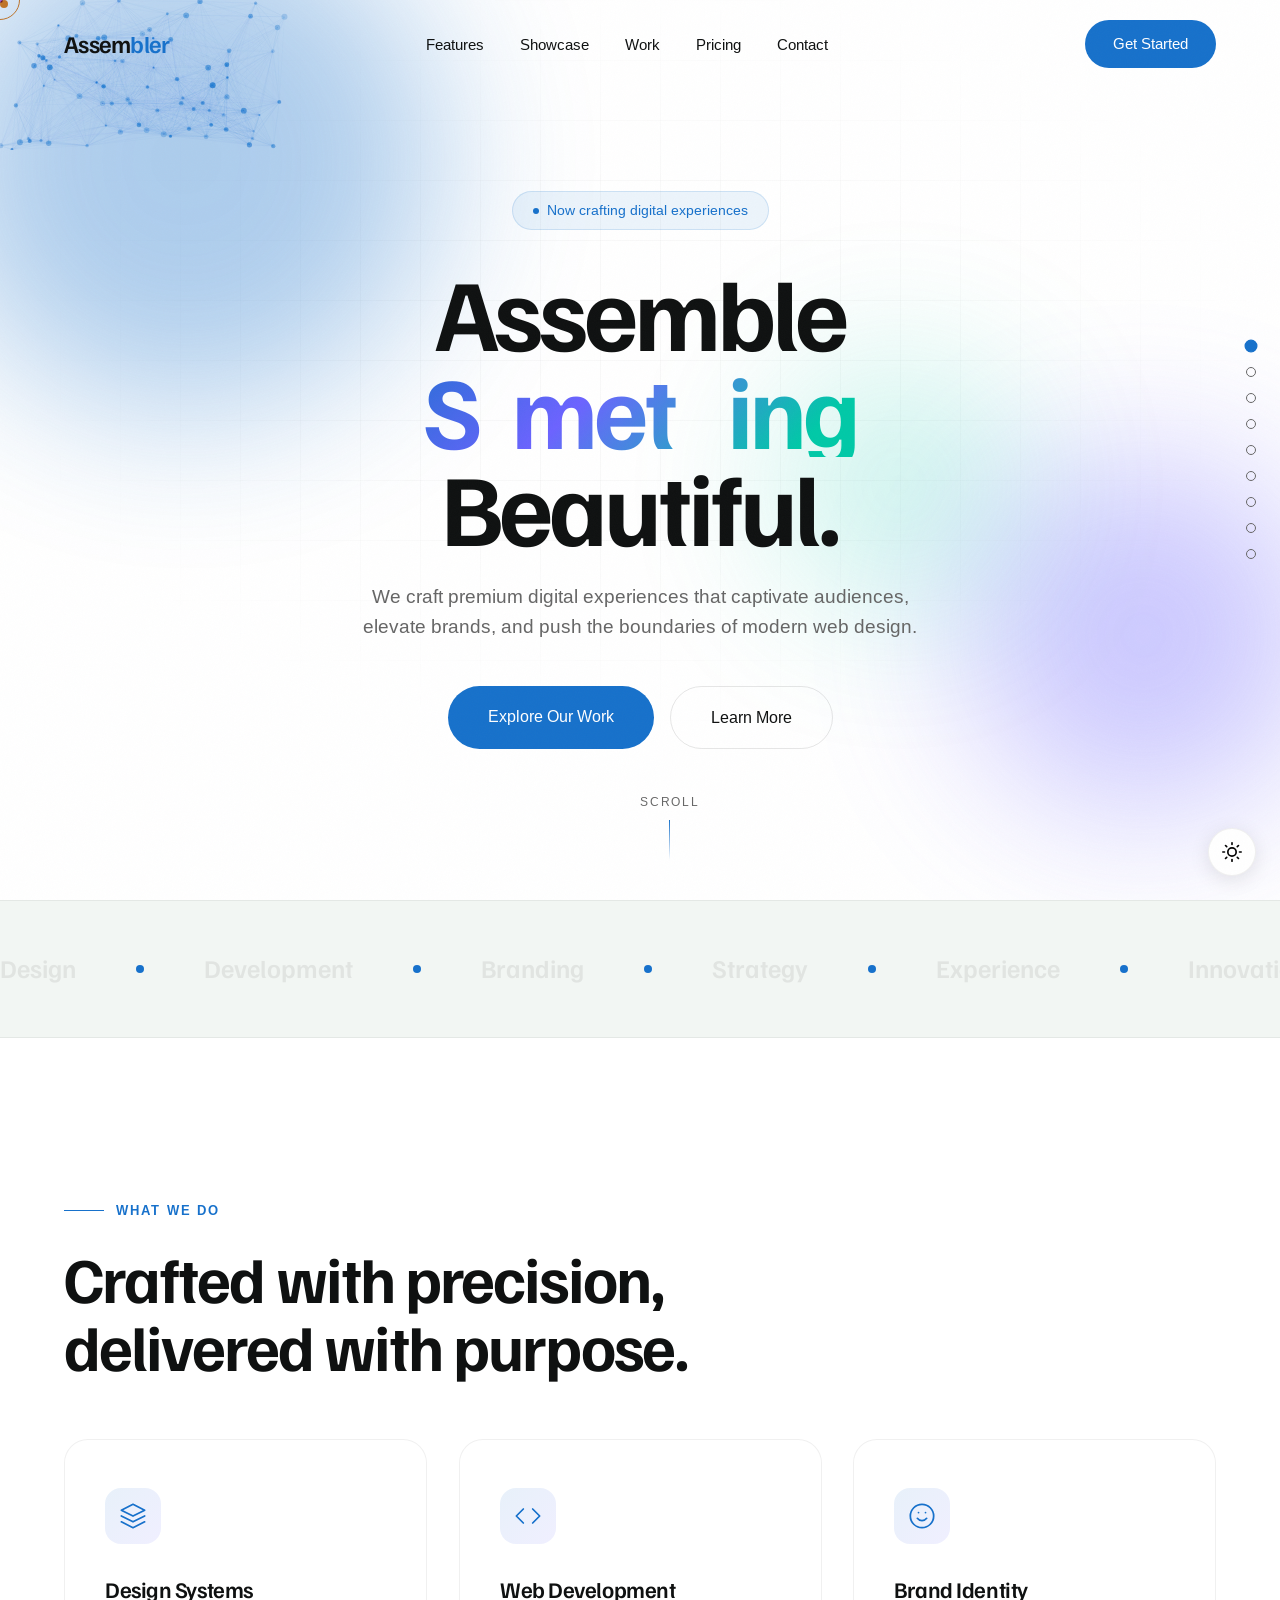
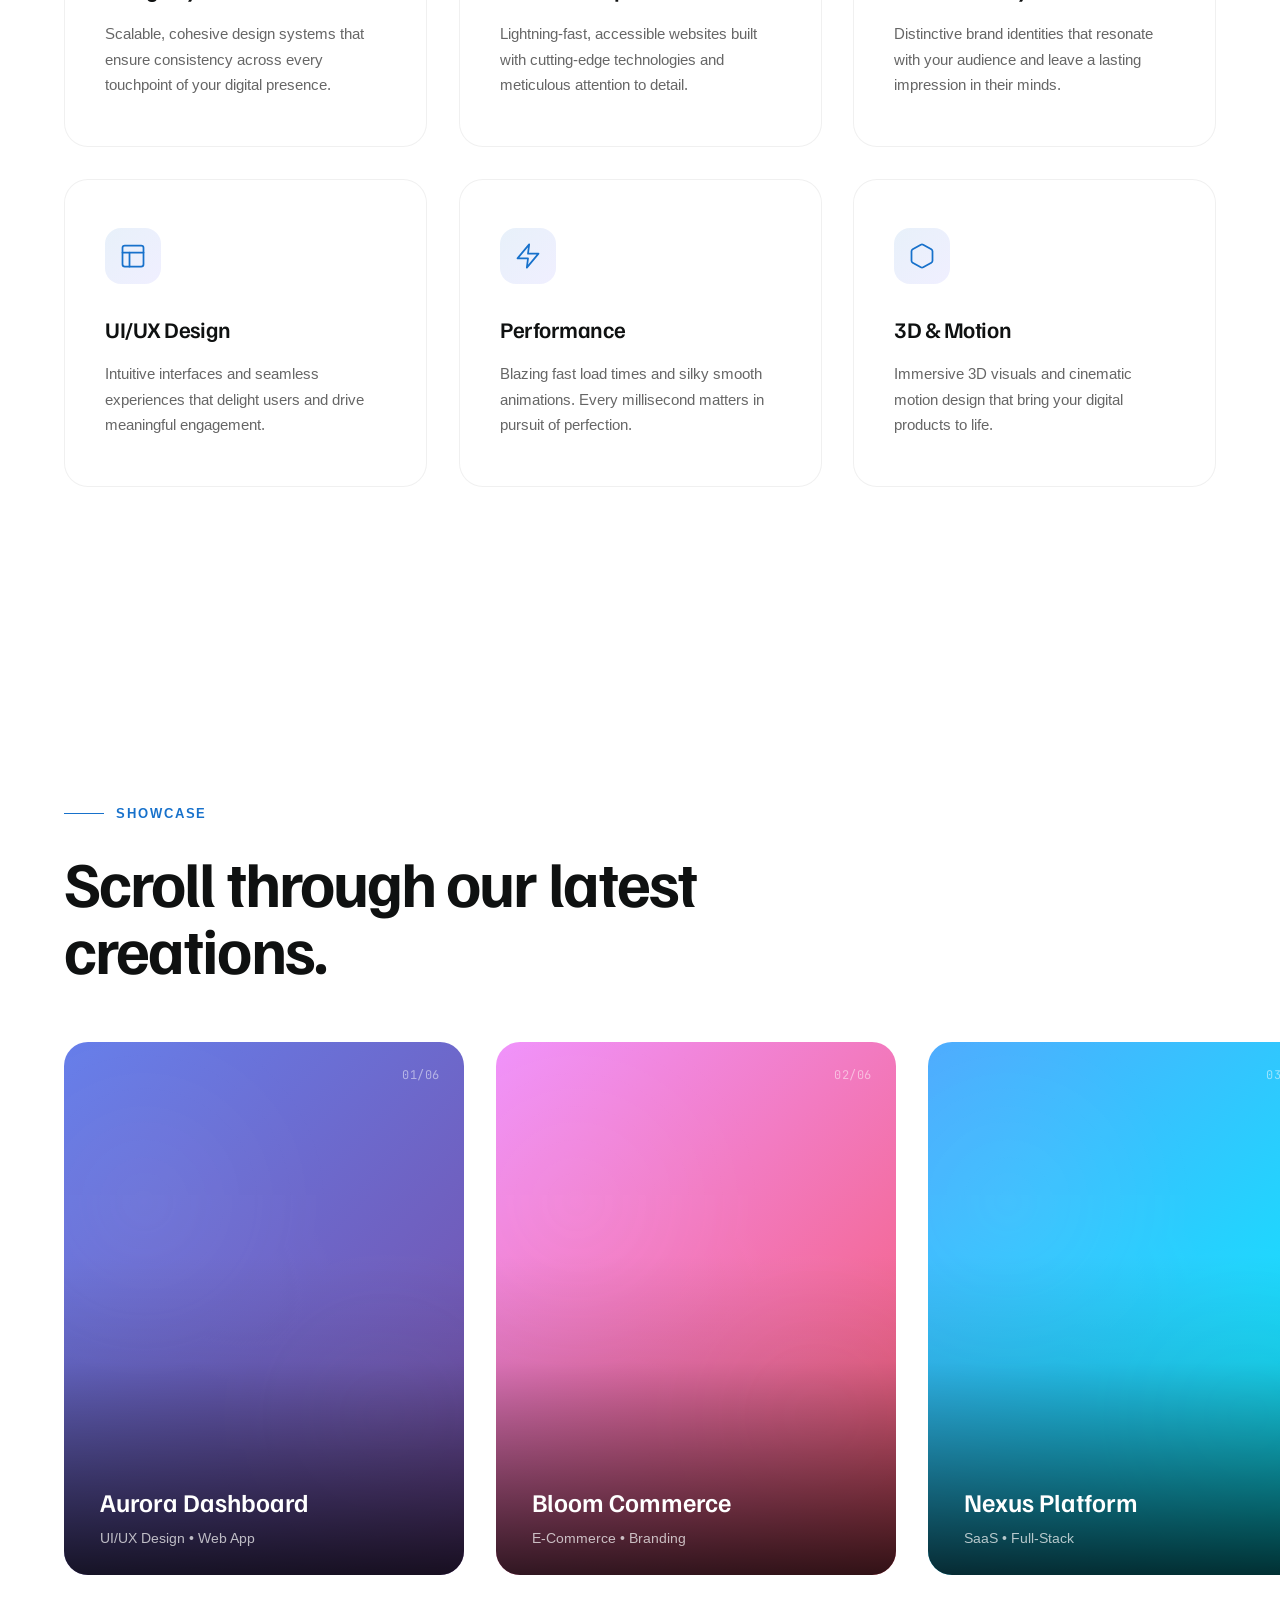
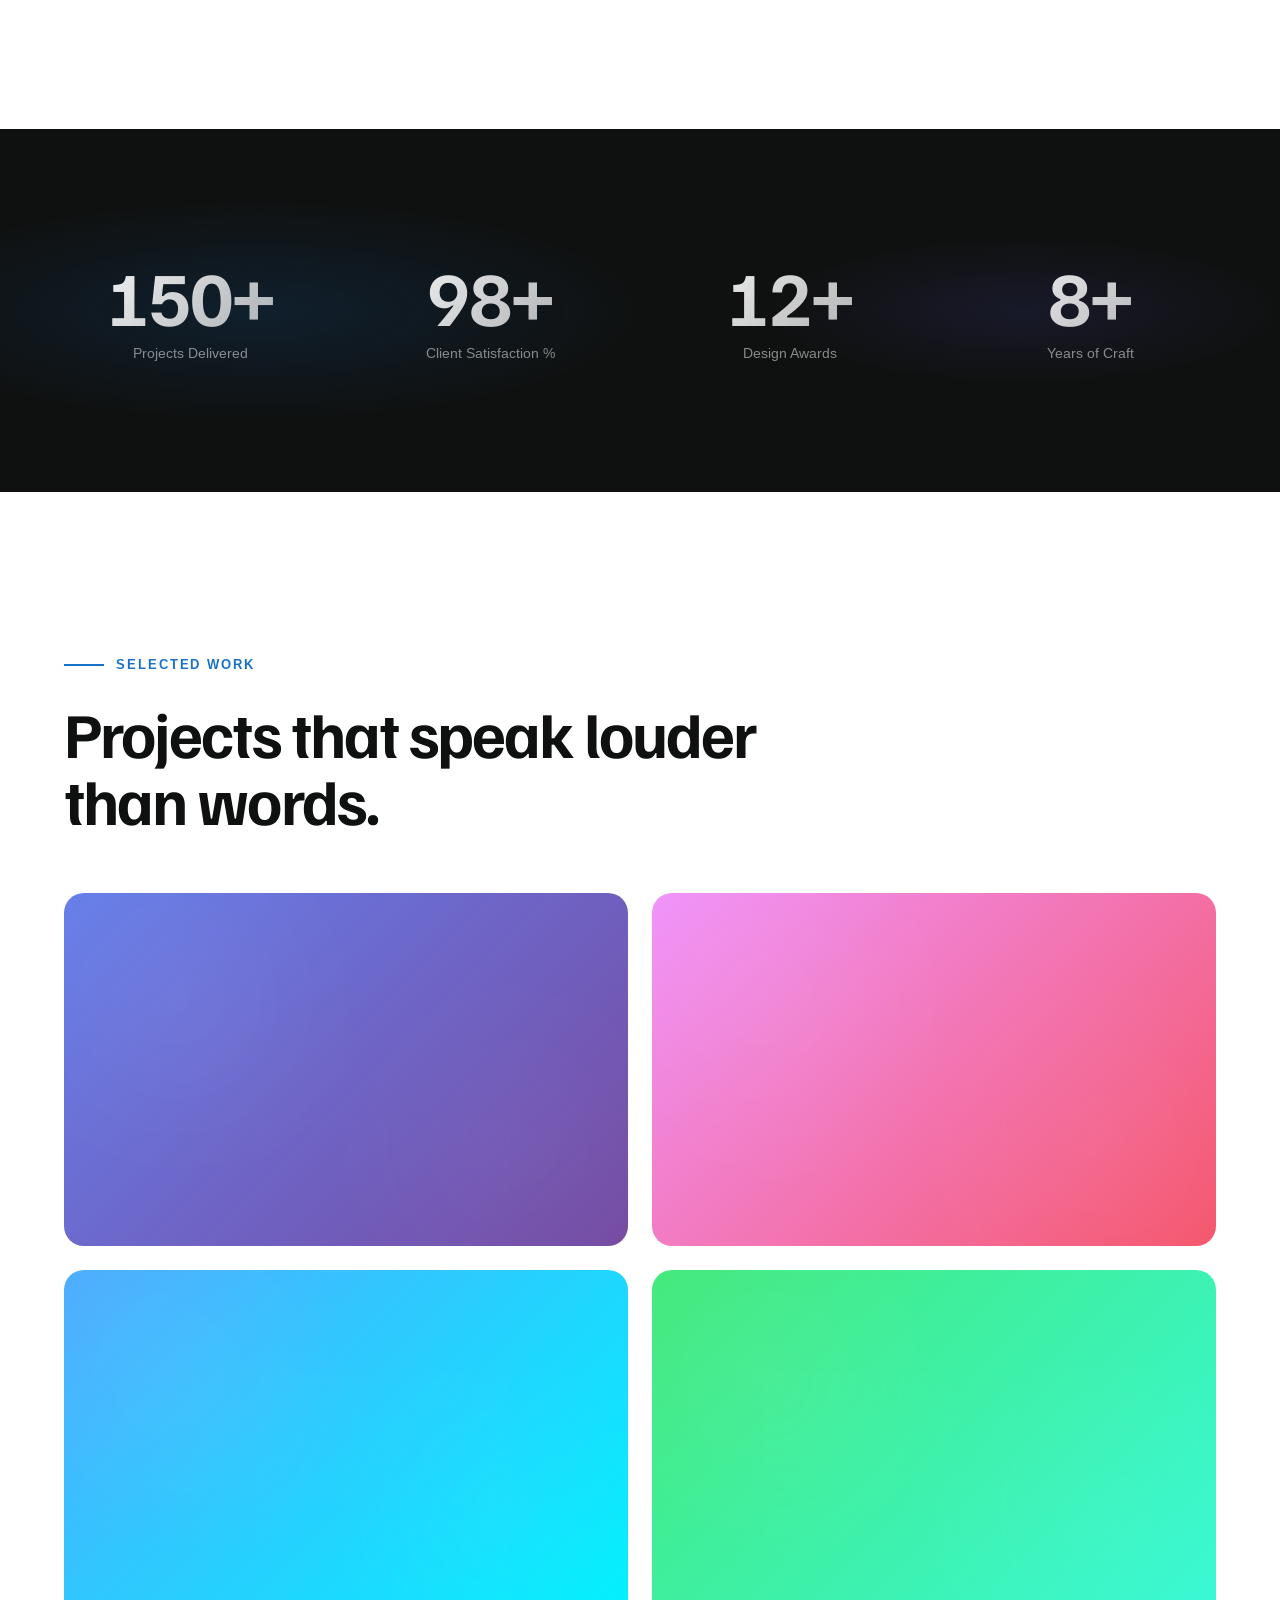
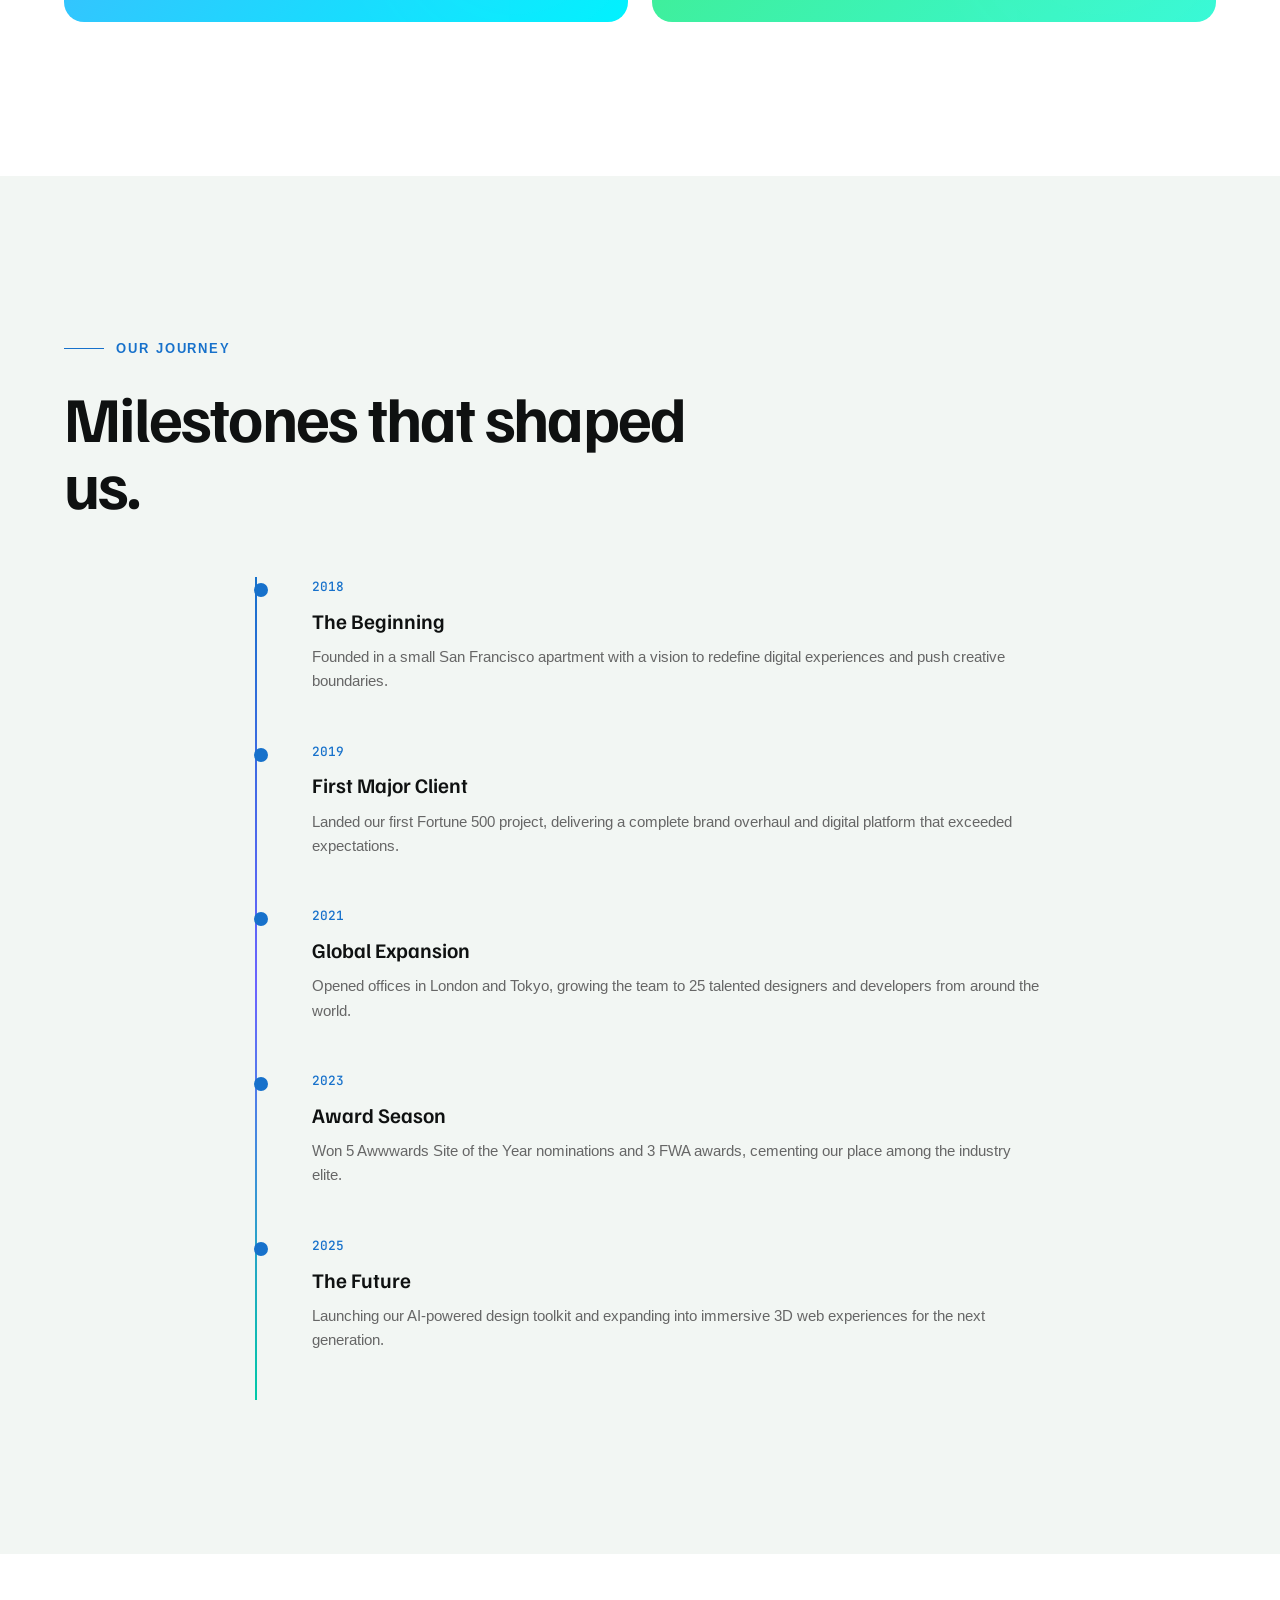
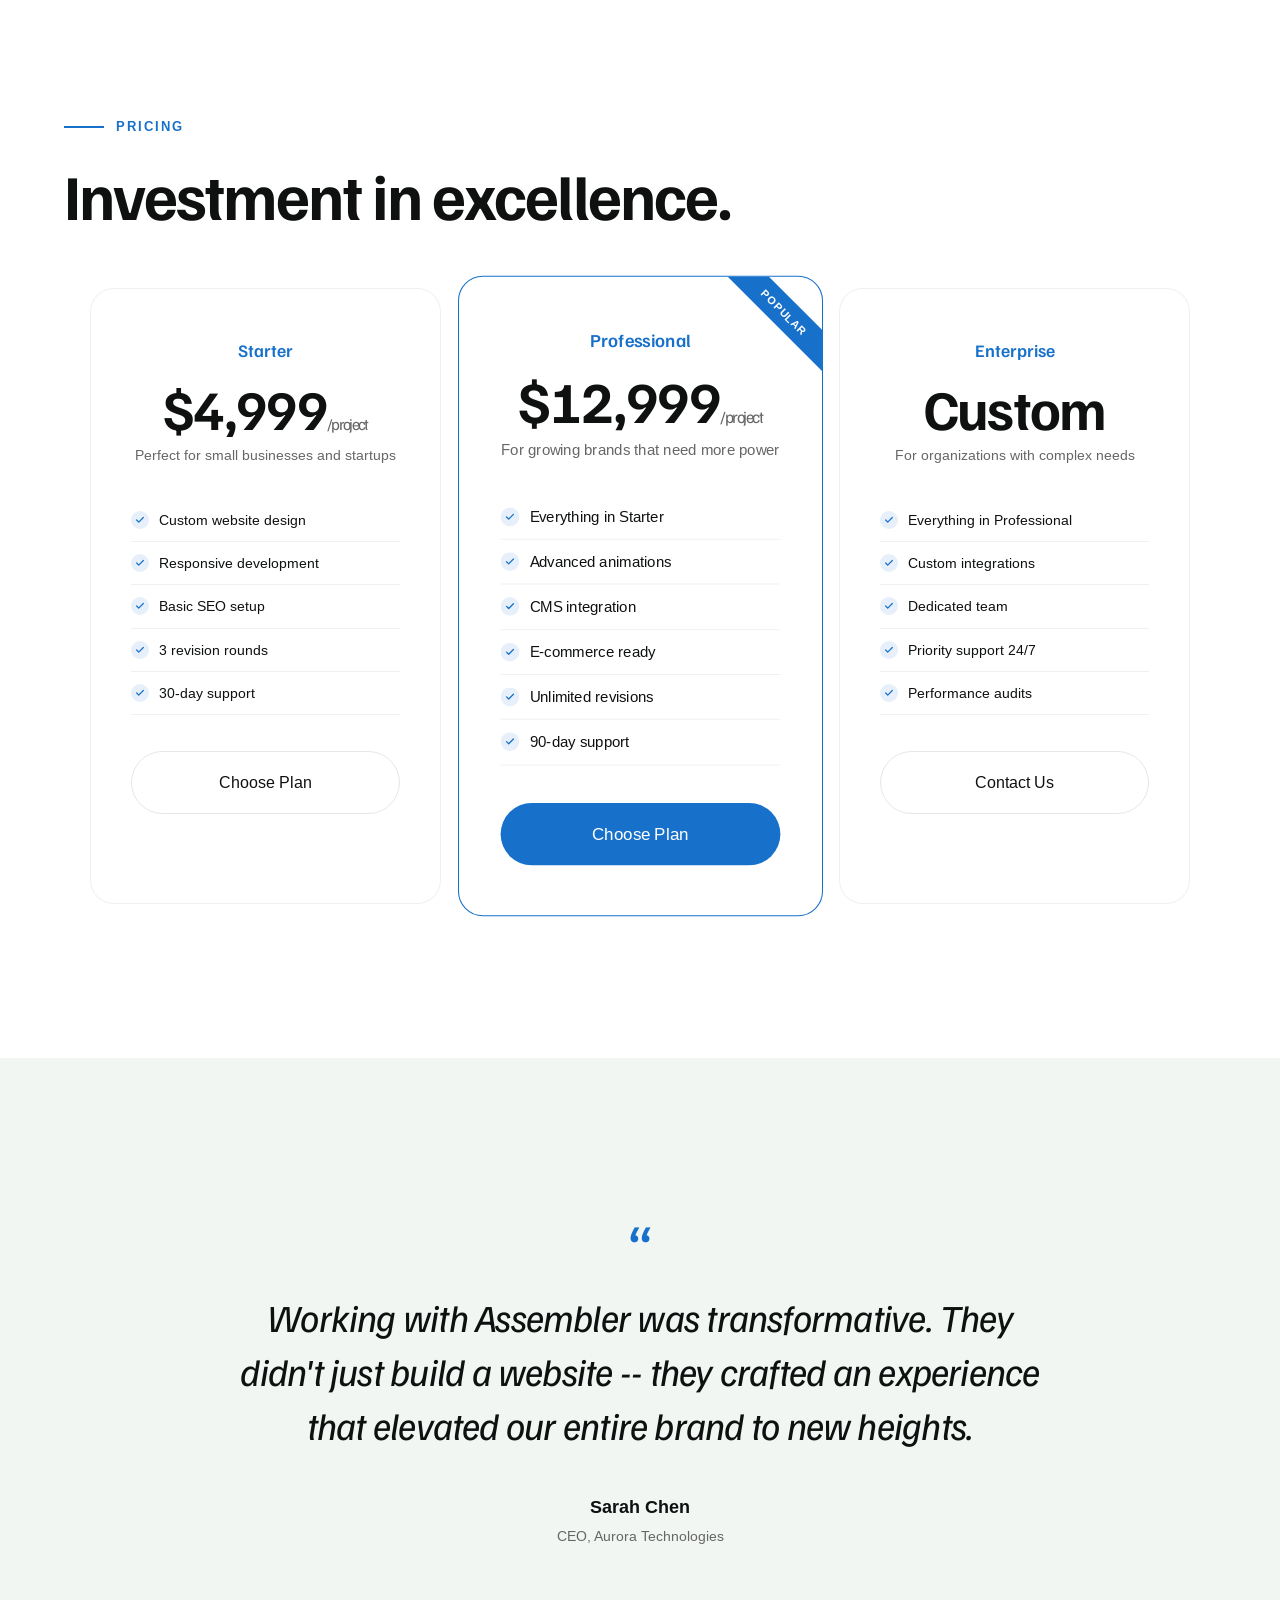
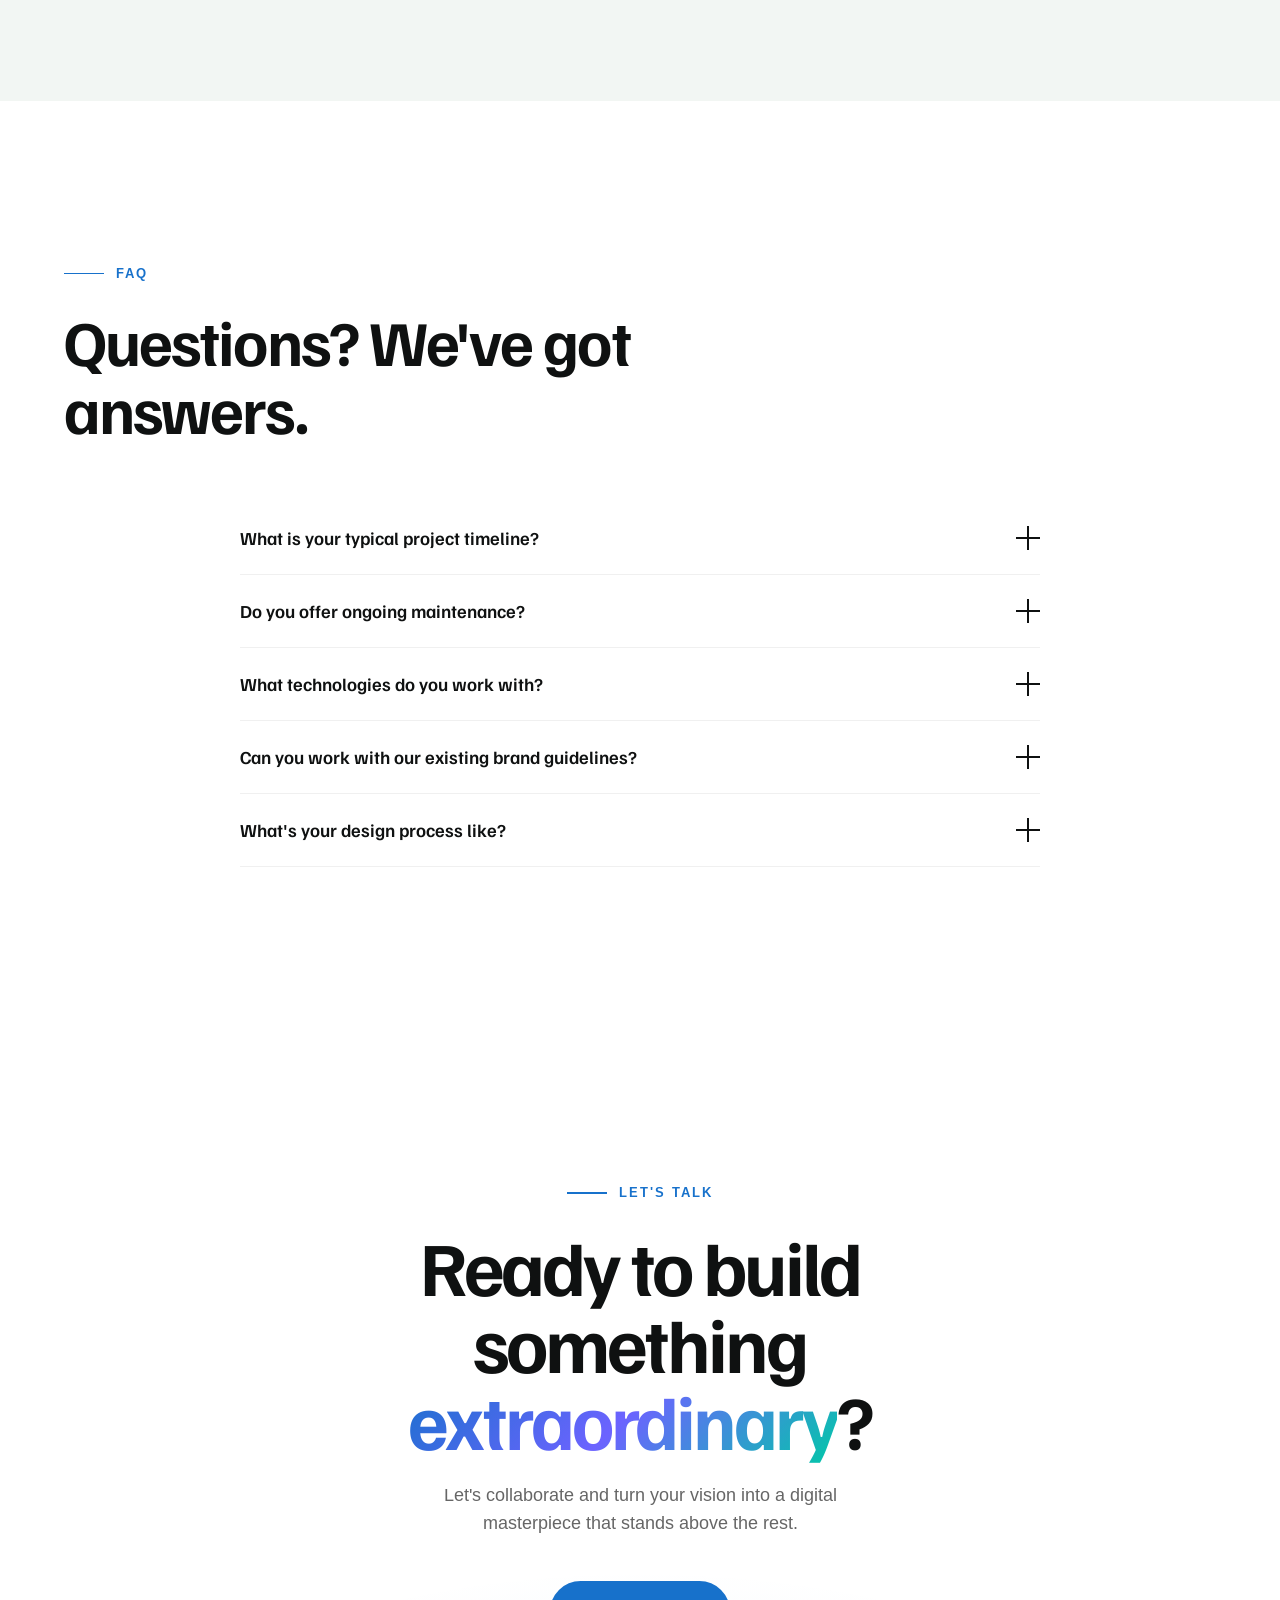
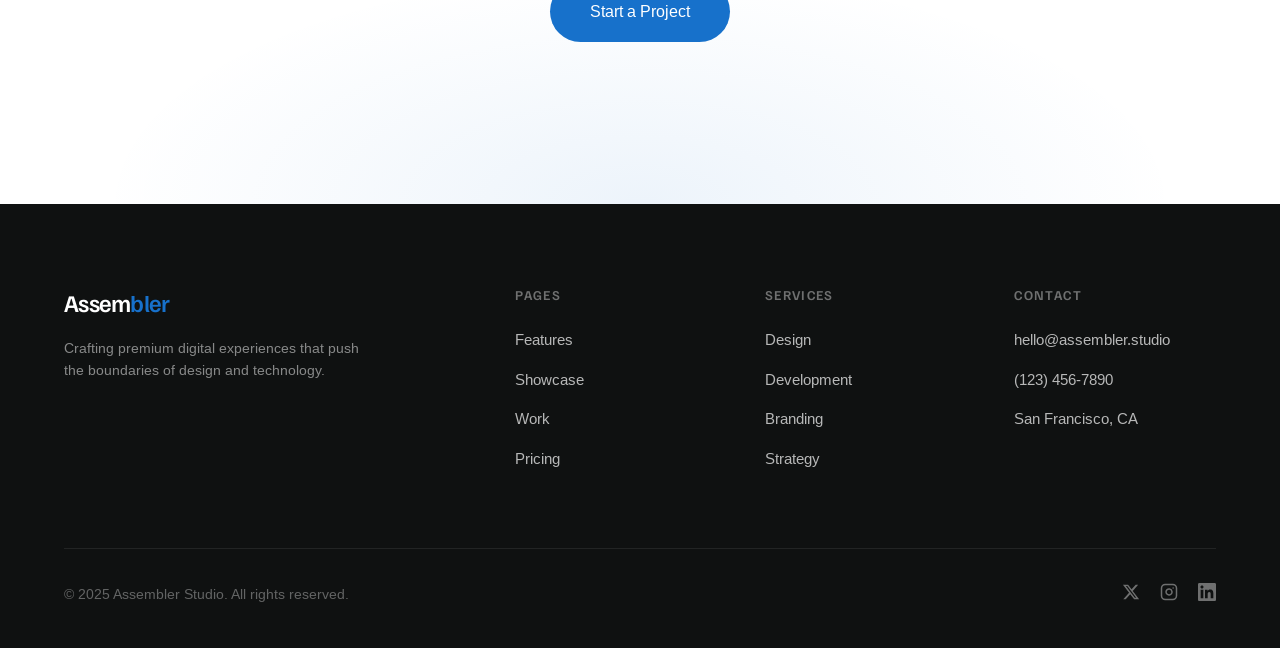
==== index.html @ 76a6ad90 "feat: God-tier Assembler website with premium animations and effects" ====
<!DOCTYPE html>
<html lang="en" data-theme="light">
<head>
<meta charset="UTF-8">
<meta name="viewport" content="width=device-width, initial-scale=1.0">
<title>Assembler — Assemble Something Beautiful</title>
<link rel="preconnect" href="https://fonts.googleapis.com">
<link rel="preconnect" href="https://fonts.gstatic.com" crossorigin>
<link href="https://fonts.googleapis.com/css2?family=Familjen+Grotesk:ital,wght@0,400;0,500;0,600;0,700;1,400&family=Arimo:ital,wght@0,400;0,500;0,600;0,700;1,400&family=JetBrains+Mono:wght@400;500&display=swap" rel="stylesheet">
<style>
:root{--white:#fff;--light:#f2f6f3;--blue:#1771cb;--blue-light:#3a8ee6;--purple:#6c63ff;--teal:#00c9a7;--dark:#0f1111;--black:#000;--font-h:'Familjen Grotesk',sans-serif;--font-b:'Arimo',sans-serif;--font-mono:'JetBrains Mono',monospace;--ease:cubic-bezier(.16,1,.3,1);--ease2:cubic-bezier(.25,1,.5,1);--bg:#fff;--text:#0f1111;--card-bg:#fff;--card-border:rgba(0,0,0,.06);--section-alt:#f2f6f3;--muted:#666;--glass:rgba(255,255,255,.72);--glass-border:rgba(0,0,0,.06)}
[data-theme="dark"]{--bg:#0a0a0f;--text:#e8e8e8;--card-bg:#141420;--card-border:rgba(255,255,255,.06);--section-alt:#0f0f18;--muted:#888;--glass:rgba(10,10,15,.8);--glass-border:rgba(255,255,255,.06);--light:#0f0f18;--white:#0a0a0f}
*,*::before,*::after{box-sizing:border-box;margin:0;padding:0}
html{scroll-behavior:smooth;overflow-x:hidden}
body{font-family:var(--font-b);font-size:18px;line-height:1.55;color:var(--text);background:var(--bg);-webkit-font-smoothing:antialiased;overflow-x:hidden;transition:background .6s,color .6s}
a{color:inherit;text-decoration:none}img{max-width:100%;display:block}button{font-family:inherit;cursor:pointer;border:none}
::selection{background:var(--blue);color:#fff}

/* CURSOR */
.cursor-dot{width:8px;height:8px;background:var(--blue);border-radius:50%;position:fixed;top:0;left:0;pointer-events:none;z-index:99999;mix-blend-mode:difference;transition:width .3s,height .3s,background .3s}
.cursor-ring{width:40px;height:40px;border:1.5px solid var(--blue);border-radius:50%;position:fixed;top:0;left:0;pointer-events:none;z-index:99998;mix-blend-mode:difference;transition:width .3s var(--ease),height .3s var(--ease),border-color .3s}
.cursor-ring.hovered{width:70px;height:70px;border-color:var(--purple)}
.cursor-trail{position:fixed;width:6px;height:6px;border-radius:50%;pointer-events:none;z-index:99997;opacity:0;transition:opacity .5s}
@media(max-width:768px){.cursor-dot,.cursor-ring,.cursor-trail{display:none}}

/* LOADER */
.loader{position:fixed;inset:0;background:var(--dark);z-index:9999;display:flex;align-items:center;justify-content:center;flex-direction:column;gap:24px;transition:opacity .8s var(--ease),visibility .8s}
.loader.hidden{opacity:0;visibility:hidden;pointer-events:none}
.loader-text{font-family:var(--font-h);font-size:clamp(2rem,5vw,4rem);font-weight:700;color:#fff;letter-spacing:-.03em}
.loader-bar{width:200px;height:2px;background:rgba(255,255,255,.15);border-radius:2px;overflow:hidden}
.loader-bar-fill{height:100%;width:0;background:linear-gradient(90deg,var(--blue),var(--purple),var(--teal));border-radius:2px;animation:loadBar 2s var(--ease) forwards}
.loader-percent{font-family:var(--font-mono);font-size:.85rem;color:rgba(255,255,255,.4);margin-top:8px}
@keyframes loadBar{to{width:100%}}

/* PROGRESS */
.progress-bar{position:fixed;top:0;left:0;height:3px;background:linear-gradient(90deg,var(--blue),var(--purple),var(--teal));z-index:10000;transform-origin:left;transform:scaleX(0);width:100%}

/* SIDE NAV DOTS */
.side-nav{position:fixed;right:24px;top:50%;transform:translateY(-50%);z-index:999;display:flex;flex-direction:column;gap:16px}
.side-nav-dot{width:10px;height:10px;border-radius:50%;border:1.5px solid var(--muted);background:transparent;cursor:pointer;transition:all .3s;position:relative}
.side-nav-dot.active{background:var(--blue);border-color:var(--blue);transform:scale(1.3)}
.side-nav-dot::before{content:attr(data-label);position:absolute;right:24px;top:50%;transform:translateY(-50%);font-size:.7rem;font-weight:600;letter-spacing:.1em;text-transform:uppercase;white-space:nowrap;opacity:0;transition:opacity .3s;color:var(--text);pointer-events:none}
.side-nav-dot:hover::before{opacity:1}
@media(max-width:768px){.side-nav{display:none}}

/* THEME TOGGLE */
.theme-toggle{position:fixed;bottom:24px;right:24px;z-index:999;width:48px;height:48px;border-radius:50%;background:var(--card-bg);border:1px solid var(--card-border);display:flex;align-items:center;justify-content:center;cursor:pointer;transition:transform .3s var(--ease),box-shadow .3s;box-shadow:0 4px 20px rgba(0,0,0,.1)}
.theme-toggle:hover{transform:scale(1.1);box-shadow:0 8px 30px rgba(0,0,0,.15)}
.theme-toggle svg{width:20px;height:20px;transition:transform .5s var(--ease)}
.theme-toggle:hover svg{transform:rotate(180deg)}

/* HEADER */
.site-header{position:fixed;top:0;left:0;right:0;z-index:1000;padding:20px clamp(24px,5vw,80px);display:flex;align-items:center;justify-content:space-between;transition:background .5s,backdrop-filter .5s,padding .4s,border .3s}
.site-header.scrolled{background:var(--glass);backdrop-filter:blur(24px) saturate(180%);-webkit-backdrop-filter:blur(24px) saturate(180%);border-bottom:1px solid var(--glass-border);padding:14px clamp(24px,5vw,80px)}
.site-logo{font-family:var(--font-h);font-size:1.5rem;font-weight:600;letter-spacing:-.03em}
.site-logo span{color:var(--blue)}
.nav-links{display:flex;gap:36px;list-style:none}
.nav-links a{font-size:.95rem;font-weight:500;position:relative;padding:4px 0;transition:color .3s}
.nav-links a::after{content:'';position:absolute;bottom:-2px;left:0;width:0;height:2px;background:var(--blue);transition:width .4s var(--ease)}
.nav-links a:hover::after{width:100%}
.nav-cta{background:var(--blue);color:#fff;padding:12px 28px;border-radius:100px;font-size:.95rem;font-weight:500;transition:transform .3s var(--ease),box-shadow .3s;position:relative;overflow:hidden}
.nav-cta:hover{transform:translateY(-2px);box-shadow:0 8px 30px rgba(23,113,203,.35)}
.mobile-toggle{display:none;background:none;padding:8px}
.mobile-toggle span{display:block;width:24px;height:2px;background:var(--text);margin:5px 0;transition:transform .3s,opacity .3s}
@media(max-width:768px){.nav-links,.nav-cta{display:none}.mobile-toggle{display:block}}

/* HERO */
.hero{min-height:100vh;display:flex;align-items:center;justify-content:center;position:relative;overflow:hidden;padding:120px clamp(24px,5vw,80px) 80px}
#particleCanvas{position:absolute;inset:0;z-index:1;pointer-events:none}
.hero-grid{position:absolute;inset:0;background-image:linear-gradient(rgba(128,128,128,.05) 1px,transparent 1px),linear-gradient(90deg,rgba(128,128,128,.05) 1px,transparent 1px);background-size:60px 60px;mask-image:radial-gradient(ellipse 70% 60% at 50% 40%,#000 30%,transparent 70%);-webkit-mask-image:radial-gradient(ellipse 70% 60% at 50% 40%,#000 30%,transparent 70%);z-index:0}
.hero-orb{position:absolute;border-radius:50%;filter:blur(80px);opacity:.35;animation:orbFloat 20s ease-in-out infinite}
.hero-orb-1{width:500px;height:500px;background:var(--blue);top:-10%;left:-5%}
.hero-orb-2{width:350px;height:350px;background:var(--purple);bottom:10%;right:-3%;animation-delay:-7s}
.hero-orb-3{width:250px;height:250px;background:var(--teal);top:40%;right:20%;animation-delay:-14s;opacity:.2}
@keyframes orbFloat{0%,100%{transform:translate(0,0) scale(1)}33%{transform:translate(40px,-30px) scale(1.05)}66%{transform:translate(-20px,20px) scale(.95)}}
.hero-content{position:relative;z-index:2;max-width:1000px;text-align:center}
.hero-badge{display:inline-flex;align-items:center;gap:8px;padding:8px 20px;border-radius:100px;background:rgba(23,113,203,.08);border:1px solid rgba(23,113,203,.15);font-size:.85rem;font-weight:500;color:var(--blue);margin-bottom:32px;opacity:0;transform:translateY(20px);animation:fadeUp .8s var(--ease) 2s forwards}
.hero-badge-dot{width:6px;height:6px;background:var(--blue);border-radius:50%;animation:pulse 2s ease-in-out infinite}
@keyframes pulse{0%,100%{opacity:1}50%{opacity:.3}}
.hero-title{font-family:var(--font-h);font-size:clamp(3rem,8vw,7rem);font-weight:700;line-height:.95;letter-spacing:-.04em;margin-bottom:28px}
.hero-title .line{display:block;overflow:hidden}
.hero-title .line-inner{display:block;opacity:0;transform:translateY(100%);animation:slideUp 1s var(--ease) forwards}
.hero-title .line:nth-child(1) .line-inner{animation-delay:2.1s}
.hero-title .line:nth-child(2) .line-inner{animation-delay:2.25s}
.hero-title .line:nth-child(3) .line-inner{animation-delay:2.4s}
.gradient-text{background:linear-gradient(135deg,var(--blue) 0%,var(--purple) 40%,var(--teal) 80%);-webkit-background-clip:text;-webkit-text-fill-color:transparent;background-clip:text}
@keyframes slideUp{to{opacity:1;transform:translateY(0)}}
@keyframes fadeUp{to{opacity:1;transform:translateY(0)}}
.hero-desc{font-size:clamp(1rem,1.5vw,1.25rem);color:var(--muted);max-width:560px;margin:0 auto 44px;opacity:0;transform:translateY(20px);animation:fadeUp .8s var(--ease) 2.6s forwards}
.hero-actions{display:flex;gap:16px;justify-content:center;flex-wrap:wrap;opacity:0;transform:translateY(20px);animation:fadeUp .8s var(--ease) 2.8s forwards}
.btn-primary{background:var(--blue);color:#fff;padding:18px 40px;border-radius:100px;font-size:1rem;font-weight:500;transition:transform .4s var(--ease),box-shadow .4s;position:relative;overflow:hidden;display:inline-block}
.btn-primary::before{content:'';position:absolute;inset:0;background:linear-gradient(135deg,transparent 30%,rgba(255,255,255,.2) 50%,transparent 70%);transform:translateX(-100%);transition:transform .6s var(--ease)}
.btn-primary:hover::before{transform:translateX(100%)}
.btn-primary:hover{transform:translateY(-3px);box-shadow:0 12px 40px rgba(23,113,203,.4)}
.btn-outline{background:transparent;color:var(--text);padding:18px 40px;border-radius:100px;font-size:1rem;font-weight:500;border:1.5px solid rgba(128,128,128,.2);transition:transform .4s var(--ease),border-color .3s,background .3s}
.btn-outline:hover{transform:translateY(-3px);border-color:var(--blue);background:rgba(23,113,203,.04)}
.hero-scroll-indicator{position:absolute;bottom:40px;left:50%;transform:translateX(-50%);display:flex;flex-direction:column;align-items:center;gap:8px;opacity:0;animation:fadeUp .8s var(--ease) 3.2s forwards;z-index:2}
.hero-scroll-indicator span{font-size:.75rem;letter-spacing:.15em;text-transform:uppercase;color:var(--muted)}
.scroll-line{width:1px;height:40px;background:linear-gradient(to bottom,var(--blue),transparent);animation:scrollPulse 2s ease-in-out infinite}
@keyframes scrollPulse{0%,100%{transform:scaleY(1);opacity:1}50%{transform:scaleY(.5);opacity:.3}}

/* REVEALS */
.reveal{opacity:0;transform:translateY(50px);transition:opacity .9s var(--ease),transform .9s var(--ease)}
.reveal.visible{opacity:1;transform:translateY(0)}
.reveal-delay-1{transition-delay:.1s}.reveal-delay-2{transition-delay:.2s}.reveal-delay-3{transition-delay:.3s}.reveal-delay-4{transition-delay:.4s}.reveal-delay-5{transition-delay:.5s}

/* MARQUEE */
.marquee-section{padding:48px 0;overflow:hidden;border-top:1px solid var(--card-border);border-bottom:1px solid var(--card-border);background:var(--section-alt);transition:background .6s}
.marquee-track{display:flex;gap:60px;animation:marquee 30s linear infinite;width:max-content}
.marquee-item{font-family:var(--font-h);font-size:clamp(1.2rem,2vw,1.8rem);font-weight:600;color:rgba(128,128,128,.15);white-space:nowrap;display:flex;align-items:center;gap:60px}
.marquee-item::after{content:'';width:8px;height:8px;background:var(--blue);border-radius:50%;flex-shrink:0}
@keyframes marquee{0%{transform:translateX(0)}100%{transform:translateX(-50%)}}

/* SECTION */
.section{padding:clamp(80px,12vw,160px) clamp(24px,5vw,80px)}
.section-label{display:inline-flex;align-items:center;gap:12px;font-size:.8rem;font-weight:600;letter-spacing:.15em;text-transform:uppercase;color:var(--blue);margin-bottom:24px}
.section-label::before{content:'';width:40px;height:1.5px;background:var(--blue)}
.section-heading{font-family:var(--font-h);font-size:clamp(2.2rem,5vw,4rem);font-weight:700;line-height:1.05;letter-spacing:-.03em;max-width:700px;margin-bottom:60px}

/* 3D TILT CARDS */
.features-grid{display:grid;grid-template-columns:repeat(auto-fit,minmax(320px,1fr));gap:32px;max-width:1440px;margin:0 auto}
.feature-card{padding:48px 40px;border-radius:24px;background:var(--card-bg);border:1px solid var(--card-border);transition:box-shadow .5s var(--ease),border-color .3s;position:relative;overflow:hidden;transform-style:preserve-3d;will-change:transform}
.feature-card::before{content:'';position:absolute;top:0;left:0;right:0;height:3px;background:linear-gradient(90deg,var(--blue),var(--purple));transform:scaleX(0);transform-origin:left;transition:transform .5s var(--ease)}
.feature-card:hover::before{transform:scaleX(1)}
.feature-card:hover{box-shadow:0 24px 60px rgba(0,0,0,.08);border-color:rgba(23,113,203,.15)}
.feature-card .card-shine{position:absolute;inset:0;opacity:0;transition:opacity .3s;pointer-events:none;border-radius:24px}
.feature-card:hover .card-shine{opacity:1}
.feature-icon{width:56px;height:56px;border-radius:16px;background:linear-gradient(135deg,rgba(23,113,203,.1),rgba(108,99,255,.1));display:flex;align-items:center;justify-content:center;margin-bottom:28px;font-size:1.5rem}
.feature-card h3{font-family:var(--font-h);font-size:1.4rem;font-weight:600;letter-spacing:-.02em;margin-bottom:14px}
.feature-card p{color:var(--muted);font-size:.95rem;line-height:1.7}

/* STATS */
.stats-section{background:var(--dark);color:#fff;padding:clamp(80px,10vw,140px) clamp(24px,5vw,80px);position:relative;overflow:hidden}
.stats-section::before{content:'';position:absolute;inset:0;background:radial-gradient(ellipse 50% 50% at 20% 50%,rgba(23,113,203,.15) 0%,transparent 60%),radial-gradient(ellipse 40% 40% at 80% 50%,rgba(108,99,255,.1) 0%,transparent 50%)}
.stats-grid{display:grid;grid-template-columns:repeat(auto-fit,minmax(200px,1fr));gap:48px;max-width:1200px;margin:0 auto;position:relative;z-index:2}
.stat-item{text-align:center}
.stat-number{font-family:var(--font-h);font-size:clamp(3rem,6vw,5rem);font-weight:700;line-height:1;letter-spacing:-.03em;background:linear-gradient(135deg,#fff 0%,rgba(255,255,255,.6) 100%);-webkit-background-clip:text;-webkit-text-fill-color:transparent;background-clip:text;margin-bottom:8px}
.stat-label{font-size:.9rem;color:rgba(255,255,255,.5);font-weight:500}

/* HORIZONTAL SCROLL SHOWCASE */
.hscroll-section{padding:clamp(80px,12vw,160px) 0;overflow:hidden}
.hscroll-section .section-label,.hscroll-section .section-heading{padding-left:clamp(24px,5vw,80px)}
.hscroll-track{display:flex;gap:32px;padding:0 clamp(24px,5vw,80px);overflow-x:auto;scroll-snap-type:x mandatory;-webkit-overflow-scrolling:touch;scrollbar-width:none}
.hscroll-track::-webkit-scrollbar{display:none}
.hscroll-card{flex:0 0 400px;scroll-snap-type:center;border-radius:24px;overflow:hidden;position:relative;aspect-ratio:3/4;cursor:pointer}
@media(max-width:480px){.hscroll-card{flex:0 0 300px}}
.hscroll-card-bg{position:absolute;inset:0;transition:transform .8s var(--ease)}
.hscroll-card:hover .hscroll-card-bg{transform:scale(1.08)}
.hscroll-card-overlay{position:absolute;inset:0;background:linear-gradient(to top,rgba(0,0,0,.8) 0%,rgba(0,0,0,.1) 40%,transparent 60%);transition:opacity .4s}
.hscroll-card-content{position:absolute;bottom:0;left:0;right:0;padding:36px;color:#fff;transform:translateY(10px);transition:transform .5s var(--ease)}
.hscroll-card:hover .hscroll-card-content{transform:translateY(0)}
.hscroll-card-content h3{font-family:var(--font-h);font-size:1.6rem;font-weight:600;margin-bottom:6px}
.hscroll-card-content p{font-size:.85rem;opacity:.7}
.hscroll-card-num{position:absolute;top:24px;right:24px;font-family:var(--font-mono);font-size:.75rem;color:rgba(255,255,255,.5);letter-spacing:.05em}

/* WORK GRID */
.work-grid{display:grid;grid-template-columns:repeat(2,1fr);gap:24px;max-width:1440px;margin:0 auto}
@media(max-width:768px){.work-grid{grid-template-columns:1fr}}
.work-item{position:relative;border-radius:20px;overflow:hidden;aspect-ratio:16/10;cursor:pointer}
.work-item-bg{position:absolute;inset:0;transition:transform .8s var(--ease)}
.work-item:hover .work-item-bg{transform:scale(1.05)}
.work-item-overlay{position:absolute;inset:0;background:linear-gradient(to top,rgba(0,0,0,.7) 0%,transparent 50%);opacity:0;transition:opacity .5s}
.work-item:hover .work-item-overlay{opacity:1}
.work-item-content{position:absolute;bottom:0;left:0;right:0;padding:32px;color:#fff;transform:translateY(20px);opacity:0;transition:transform .5s var(--ease),opacity .4s}
.work-item:hover .work-item-content{transform:translateY(0);opacity:1}
.work-item-content h3{font-family:var(--font-h);font-size:1.5rem;font-weight:600;margin-bottom:4px}
.work-item-content p{font-size:.85rem;opacity:.7}
.work-pattern{position:absolute;inset:0;opacity:.15;background-image:radial-gradient(circle at 20% 30%,rgba(255,255,255,.3) 0%,transparent 40%),radial-gradient(circle at 80% 70%,rgba(255,255,255,.2) 0%,transparent 40%)}
.work-gradient-1{background:linear-gradient(135deg,#667eea,#764ba2)}.work-gradient-2{background:linear-gradient(135deg,#f093fb,#f5576c)}.work-gradient-3{background:linear-gradient(135deg,#4facfe,#00f2fe)}.work-gradient-4{background:linear-gradient(135deg,#43e97b,#38f9d7)}

/* TIMELINE */
.timeline{max-width:800px;margin:0 auto;position:relative;padding-left:40px}
.timeline::before{content:'';position:absolute;left:15px;top:0;bottom:0;width:2px;background:linear-gradient(to bottom,var(--blue),var(--purple),var(--teal));transform:scaleY(0);transform-origin:top;transition:transform 1.5s var(--ease)}
.timeline.visible::before{transform:scaleY(1)}
.timeline-item{position:relative;padding-bottom:48px;padding-left:32px}
.timeline-item::before{content:'';position:absolute;left:-26px;top:6px;width:14px;height:14px;border-radius:50%;background:var(--bg);border:3px solid var(--blue);transition:background .3s,transform .3s;z-index:2}
.timeline.visible .timeline-item::before{background:var(--blue);transform:scale(1)}
.timeline-year{font-family:var(--font-mono);font-size:.8rem;color:var(--blue);font-weight:500;margin-bottom:8px}
.timeline-item h3{font-family:var(--font-h);font-size:1.3rem;font-weight:600;margin-bottom:8px}
.timeline-item p{color:var(--muted);font-size:.95rem;line-height:1.6}

/* PRICING */
.pricing-grid{display:grid;grid-template-columns:repeat(auto-fit,minmax(300px,1fr));gap:24px;max-width:1100px;margin:0 auto}
.pricing-card{padding:48px 40px;border-radius:24px;background:var(--card-bg);border:1px solid var(--card-border);text-align:center;transition:transform .5s var(--ease),box-shadow .5s;position:relative;overflow:hidden}
.pricing-card.featured{border-color:var(--blue);transform:scale(1.04)}
.pricing-card.featured::before{content:'POPULAR';position:absolute;top:20px;right:-32px;background:var(--blue);color:#fff;font-size:.65rem;font-weight:700;letter-spacing:.1em;padding:6px 40px;transform:rotate(45deg)}
.pricing-card:hover{transform:translateY(-8px);box-shadow:0 24px 60px rgba(0,0,0,.1)}
.pricing-card.featured:hover{transform:scale(1.04) translateY(-8px)}
.pricing-tier{font-family:var(--font-h);font-size:1.1rem;font-weight:600;margin-bottom:16px;color:var(--blue)}
.pricing-price{font-family:var(--font-h);font-size:3.5rem;font-weight:700;line-height:1;margin-bottom:8px;letter-spacing:-.03em}
.pricing-price span{font-size:1rem;color:var(--muted);font-weight:400}
.pricing-desc{color:var(--muted);font-size:.9rem;margin-bottom:32px}
.pricing-features{list-style:none;text-align:left;margin-bottom:36px}
.pricing-features li{padding:10px 0;border-bottom:1px solid var(--card-border);font-size:.9rem;display:flex;align-items:center;gap:10px}
.pricing-features li::before{content:'';width:18px;height:18px;border-radius:50%;background:rgba(23,113,203,.1);display:flex;align-items:center;justify-content:center;flex-shrink:0;background-image:url("data:image/svg+xml,%3Csvg width='10' height='10' viewBox='0 0 24 24' fill='none' stroke='%231771cb' stroke-width='3' stroke-linecap='round' stroke-linejoin='round' xmlns='http://www.w3.org/2000/svg'%3E%3Cpolyline points='20 6 9 17 4 12'/%3E%3C/svg%3E");background-repeat:no-repeat;background-position:center}

/* FAQ */
.faq-list{max-width:800px;margin:0 auto}
.faq-item{border-bottom:1px solid var(--card-border);overflow:hidden}
.faq-question{width:100%;background:none;padding:24px 0;display:flex;justify-content:space-between;align-items:center;font-family:var(--font-h);font-size:1.15rem;font-weight:600;color:var(--text);text-align:left;transition:color .3s}
.faq-question:hover{color:var(--blue)}
.faq-icon{width:24px;height:24px;position:relative;flex-shrink:0}
.faq-icon::before,.faq-icon::after{content:'';position:absolute;background:var(--text);transition:transform .4s var(--ease)}
.faq-icon::before{width:100%;height:2px;top:50%;left:0;transform:translateY(-50%)}
.faq-icon::after{width:2px;height:100%;left:50%;top:0;transform:translateX(-50%)}
.faq-item.open .faq-icon::after{transform:translateX(-50%) rotate(90deg)}
.faq-answer{max-height:0;overflow:hidden;transition:max-height .5s var(--ease),padding .5s}
.faq-answer-inner{padding:0 0 24px;color:var(--muted);font-size:.95rem;line-height:1.7}

/* TESTIMONIAL */
.testimonial-section{background:var(--section-alt);padding:clamp(80px,12vw,160px) clamp(24px,5vw,80px);transition:background .6s}
.testimonial-card{max-width:800px;margin:0 auto;text-align:center}
.testimonial-quote{font-family:var(--font-h);font-size:clamp(1.5rem,3vw,2.5rem);font-weight:400;line-height:1.4;letter-spacing:-.02em;margin-bottom:40px;font-style:italic}
.testimonial-quote::before{content:'\201C';display:block;font-size:4rem;color:var(--blue);line-height:1;margin-bottom:16px;font-style:normal}
.testimonial-author{font-weight:600}.testimonial-role{color:var(--muted);font-size:.9rem;margin-top:4px}

/* CTA */
.cta-section{padding:clamp(80px,12vw,160px) clamp(24px,5vw,80px);text-align:center;position:relative;overflow:hidden}
.cta-bg{position:absolute;inset:0;background:radial-gradient(ellipse 70% 50% at 50% 100%,rgba(23,113,203,.08) 0%,transparent 60%)}
.cta-heading{font-family:var(--font-h);font-size:clamp(2.5rem,6vw,5rem);font-weight:700;line-height:1;letter-spacing:-.04em;max-width:700px;margin:0 auto 24px;position:relative;z-index:2}
.cta-desc{color:var(--muted);max-width:480px;margin:0 auto 44px;position:relative;z-index:2}

/* FOOTER */
.site-footer{background:var(--dark);color:#fff;padding:80px clamp(24px,5vw,80px) 40px}
.footer-top{display:grid;grid-template-columns:2fr 1fr 1fr 1fr;gap:48px;max-width:1440px;margin:0 auto 64px}
@media(max-width:768px){.footer-top{grid-template-columns:1fr 1fr}}
@media(max-width:480px){.footer-top{grid-template-columns:1fr}}
.footer-brand-desc{color:rgba(255,255,255,.5);font-size:.9rem;margin-top:16px;max-width:300px}
.footer-col h4{font-family:var(--font-h);font-size:.85rem;font-weight:600;letter-spacing:.1em;text-transform:uppercase;color:rgba(255,255,255,.4);margin-bottom:20px}
.footer-col ul{list-style:none}.footer-col li{margin-bottom:12px}
.footer-col a{font-size:.95rem;color:rgba(255,255,255,.7);transition:color .3s}
.footer-col a:hover{color:#fff}
.footer-bottom{max-width:1440px;margin:0 auto;padding-top:32px;border-top:1px solid rgba(255,255,255,.08);display:flex;justify-content:space-between;align-items:center;flex-wrap:wrap;gap:16px}
.footer-bottom p{font-size:.85rem;color:rgba(255,255,255,.35)}
.footer-socials{display:flex;gap:20px}
.footer-socials a{color:rgba(255,255,255,.4);transition:color .3s,transform .3s;font-size:1.1rem}
.footer-socials a:hover{color:#fff;transform:translateY(-2px)}

/* NOISE */
.noise{position:fixed;inset:0;pointer-events:none;z-index:9990;opacity:.025;background-image:url("data:image/svg+xml,%3Csvg viewBox='0 0 256 256' xmlns='http://www.w3.org/2000/svg'%3E%3Cfilter id='n'%3E%3CfeTurbulence type='fractalNoise' baseFrequency='0.9' numOctaves='4' stitchTiles='stitch'/%3E%3C/filter%3E%3Crect width='100%25' height='100%25' filter='url(%23n)'/%3E%3C/svg%3E");background-repeat:repeat;background-size:256px}

/* MAGNETIC */
.magnetic{transition:transform .3s var(--ease)}

/* TEXT SCRAMBLE */
.scramble-text{display:inline}
</style>
</head>
<body>
<div class="noise"></div>
<div class="progress-bar" id="progressBar"></div>
<div class="cursor-dot" id="cursorDot"></div>
<div class="cursor-ring" id="cursorRing"></div>

<!-- LOADER -->
<div class="loader" id="loader">
  <div class="loader-text">Assembler</div>
  <div class="loader-bar"><div class="loader-bar-fill"></div></div>
  <div class="loader-percent" id="loaderPercent">0%</div>
</div>

<!-- SIDE NAV -->
<nav class="side-nav" id="sideNav">
  <div class="side-nav-dot active" data-section="hero" data-label="Home"></div>
  <div class="side-nav-dot" data-section="features" data-label="Features"></div>
  <div class="side-nav-dot" data-section="showcase" data-label="Showcase"></div>
  <div class="side-nav-dot" data-section="about" data-label="About"></div>
  <div class="side-nav-dot" data-section="work" data-label="Work"></div>
  <div class="side-nav-dot" data-section="journey" data-label="Journey"></div>
  <div class="side-nav-dot" data-section="pricing" data-label="Pricing"></div>
  <div class="side-nav-dot" data-section="faq" data-label="FAQ"></div>
  <div class="side-nav-dot" data-section="contact" data-label="Contact"></div>
</nav>

<!-- THEME TOGGLE -->
<button class="theme-toggle" id="themeToggle" aria-label="Toggle theme">
  <svg id="themeIcon" viewBox="0 0 24 24" fill="none" stroke="currentColor" stroke-width="2" stroke-linecap="round" stroke-linejoin="round"><circle cx="12" cy="12" r="5"/><line x1="12" y1="1" x2="12" y2="3"/><line x1="12" y1="21" x2="12" y2="23"/><line x1="4.22" y1="4.22" x2="5.64" y2="5.64"/><line x1="18.36" y1="18.36" x2="19.78" y2="19.78"/><line x1="1" y1="12" x2="3" y2="12"/><line x1="21" y1="12" x2="23" y2="12"/><line x1="4.22" y1="19.78" x2="5.64" y2="18.36"/><line x1="18.36" y1="5.64" x2="19.78" y2="4.22"/></svg>
</button>

<!-- HEADER -->
<header class="site-header" id="siteHeader">
  <a href="#" class="site-logo hoverable magnetic">Assem<span>bler</span></a>
  <nav><ul class="nav-links">
    <li><a href="#features" class="hoverable">Features</a></li>
    <li><a href="#showcase" class="hoverable">Showcase</a></li>
    <li><a href="#work" class="hoverable">Work</a></li>
    <li><a href="#pricing" class="hoverable">Pricing</a></li>
    <li><a href="#contact" class="hoverable">Contact</a></li>
  </ul></nav>
  <a href="#contact" class="nav-cta hoverable magnetic">Get Started</a>
  <button class="mobile-toggle" id="mobileToggle" aria-label="Menu"><span></span><span></span><span></span></button>
</header>

<!-- HERO -->
<section class="hero" id="hero">
  <canvas id="particleCanvas"></canvas>
  <div class="hero-grid"></div>
  <div class="hero-orb hero-orb-1"></div>
  <div class="hero-orb hero-orb-2"></div>
  <div class="hero-orb hero-orb-3"></div>
  <div class="hero-content">
    <div class="hero-badge"><span class="hero-badge-dot"></span>Now crafting digital experiences</div>
    <h1 class="hero-title">
      <span class="line"><span class="line-inner">Assemble</span></span>
      <span class="line"><span class="line-inner gradient-text scramble-text" data-text="Something">Something</span></span>
      <span class="line"><span class="line-inner">Beautiful.</span></span>
    </h1>
    <p class="hero-desc">We craft premium digital experiences that captivate audiences, elevate brands, and push the boundaries of modern web design.</p>
    <div class="hero-actions">
      <a href="#work" class="btn-primary hoverable magnetic">Explore Our Work</a>
      <a href="#about" class="btn-outline hoverable magnetic">Learn More</a>
    </div>
  </div>
  <div class="hero-scroll-indicator"><span>Scroll</span><div class="scroll-line"></div></div>
</section>

<!-- MARQUEE -->
<div class="marquee-section">
  <div class="marquee-track">
    <span class="marquee-item">Design</span><span class="marquee-item">Development</span><span class="marquee-item">Branding</span><span class="marquee-item">Strategy</span><span class="marquee-item">Experience</span><span class="marquee-item">Innovation</span>
    <span class="marquee-item">Design</span><span class="marquee-item">Development</span><span class="marquee-item">Branding</span><span class="marquee-item">Strategy</span><span class="marquee-item">Experience</span><span class="marquee-item">Innovation</span>
  </div>
</div>

<!-- FEATURES -->
<section class="section" id="features">
  <div style="max-width:1440px;margin:0 auto">
    <div class="reveal"><div class="section-label">What We Do</div><h2 class="section-heading">Crafted with precision, delivered with purpose.</h2></div>
    <div class="features-grid">
      <div class="feature-card reveal reveal-delay-1 tilt-card"><div class="card-shine"></div><div class="feature-icon"><svg width="28" height="28" viewBox="0 0 24 24" fill="none" stroke="var(--blue)" stroke-width="1.5" stroke-linecap="round" stroke-linejoin="round"><path d="M12 2L2 7l10 5 10-5-10-5z"/><path d="M2 17l10 5 10-5"/><path d="M2 12l10 5 10-5"/></svg></div><h3>Design Systems</h3><p>Scalable, cohesive design systems that ensure consistency across every touchpoint of your digital presence.</p></div>
      <div class="feature-card reveal reveal-delay-2 tilt-card"><div class="card-shine"></div><div class="feature-icon"><svg width="28" height="28" viewBox="0 0 24 24" fill="none" stroke="var(--blue)" stroke-width="1.5" stroke-linecap="round" stroke-linejoin="round"><polyline points="16 18 22 12 16 6"/><polyline points="8 6 2 12 8 18"/></svg></div><h3>Web Development</h3><p>Lightning-fast, accessible websites built with cutting-edge technologies and meticulous attention to detail.</p></div>
      <div class="feature-card reveal reveal-delay-3 tilt-card"><div class="card-shine"></div><div class="feature-icon"><svg width="28" height="28" viewBox="0 0 24 24" fill="none" stroke="var(--blue)" stroke-width="1.5" stroke-linecap="round" stroke-linejoin="round"><circle cx="12" cy="12" r="10"/><path d="M8 14s1.5 2 4 2 4-2 4-2"/><line x1="9" y1="9" x2="9.01" y2="9"/><line x1="15" y1="9" x2="15.01" y2="9"/></svg></div><h3>Brand Identity</h3><p>Distinctive brand identities that resonate with your audience and leave a lasting impression in their minds.</p></div>
      <div class="feature-card reveal reveal-delay-1 tilt-card"><div class="card-shine"></div><div class="feature-icon"><svg width="28" height="28" viewBox="0 0 24 24" fill="none" stroke="var(--blue)" stroke-width="1.5" stroke-linecap="round" stroke-linejoin="round"><rect x="3" y="3" width="18" height="18" rx="2" ry="2"/><line x1="3" y1="9" x2="21" y2="9"/><line x1="9" y1="21" x2="9" y2="9"/></svg></div><h3>UI/UX Design</h3><p>Intuitive interfaces and seamless experiences that delight users and drive meaningful engagement.</p></div>
      <div class="feature-card reveal reveal-delay-2 tilt-card"><div class="card-shine"></div><div class="feature-icon"><svg width="28" height="28" viewBox="0 0 24 24" fill="none" stroke="var(--blue)" stroke-width="1.5" stroke-linecap="round" stroke-linejoin="round"><path d="M13 2L3 14h9l-1 8 10-12h-9l1-8z"/></svg></div><h3>Performance</h3><p>Blazing fast load times and silky smooth animations. Every millisecond matters in pursuit of perfection.</p></div>
      <div class="feature-card reveal reveal-delay-3 tilt-card"><div class="card-shine"></div><div class="feature-icon"><svg width="28" height="28" viewBox="0 0 24 24" fill="none" stroke="var(--blue)" stroke-width="1.5" stroke-linecap="round" stroke-linejoin="round"><path d="M21 16V8a2 2 0 0 0-1-1.73l-7-4a2 2 0 0 0-2 0l-7 4A2 2 0 0 0 3 8v8a2 2 0 0 0 1 1.73l7 4a2 2 0 0 0 2 0l7-4A2 2 0 0 0 21 16z"/></svg></div><h3>3D & Motion</h3><p>Immersive 3D visuals and cinematic motion design that bring your digital products to life.</p></div>
    </div>
  </div>
</section>

<!-- HORIZONTAL SHOWCASE -->
<section class="hscroll-section" id="showcase">
  <div class="reveal"><div class="section-label">Showcase</div><h2 class="section-heading">Scroll through our latest creations.</h2></div>
  <div class="hscroll-track">
    <div class="hscroll-card hoverable"><div class="hscroll-card-bg work-gradient-1"><div class="work-pattern"></div></div><div class="hscroll-card-overlay"></div><span class="hscroll-card-num">01/06</span><div class="hscroll-card-content"><h3>Aurora Dashboard</h3><p>UI/UX Design &bull; Web App</p></div></div>
    <div class="hscroll-card hoverable"><div class="hscroll-card-bg work-gradient-2"><div class="work-pattern"></div></div><div class="hscroll-card-overlay"></div><span class="hscroll-card-num">02/06</span><div class="hscroll-card-content"><h3>Bloom Commerce</h3><p>E-Commerce &bull; Branding</p></div></div>
    <div class="hscroll-card hoverable"><div class="hscroll-card-bg work-gradient-3"><div class="work-pattern"></div></div><div class="hscroll-card-overlay"></div><span class="hscroll-card-num">03/06</span><div class="hscroll-card-content"><h3>Nexus Platform</h3><p>SaaS &bull; Full-Stack</p></div></div>
    <div class="hscroll-card hoverable"><div class="hscroll-card-bg work-gradient-4"><div class="work-pattern"></div></div><div class="hscroll-card-overlay"></div><span class="hscroll-card-num">04/06</span><div class="hscroll-card-content"><h3>Verde Sustainability</h3><p>Brand Identity &bull; Website</p></div></div>
    <div class="hscroll-card hoverable"><div class="hscroll-card-bg" style="background:linear-gradient(135deg,#ff9a9e,#fecfef)"><div class="work-pattern"></div></div><div class="hscroll-card-overlay"></div><span class="hscroll-card-num">05/06</span><div class="hscroll-card-content"><h3>Serene Wellness</h3><p>Mobile App &bull; UX Research</p></div></div>
    <div class="hscroll-card hoverable"><div class="hscroll-card-bg" style="background:linear-gradient(135deg,#a18cd1,#fbc2eb)"><div class="work-pattern"></div></div><div class="hscroll-card-overlay"></div><span class="hscroll-card-num">06/06</span><div class="hscroll-card-content"><h3>Prism Analytics</h3><p>Data Viz &bull; Dashboard</p></div></div>
  </div>
</section>

<!-- STATS -->
<section class="stats-section" id="about">
  <div class="stats-grid">
    <div class="stat-item reveal reveal-delay-1"><div class="stat-number" data-target="150">0</div><div class="stat-label">Projects Delivered</div></div>
    <div class="stat-item reveal reveal-delay-2"><div class="stat-number" data-target="98">0</div><div class="stat-label">Client Satisfaction %</div></div>
    <div class="stat-item reveal reveal-delay-3"><div class="stat-number" data-target="12">0</div><div class="stat-label">Design Awards</div></div>
    <div class="stat-item reveal reveal-delay-4"><div class="stat-number" data-target="8">0</div><div class="stat-label">Years of Craft</div></div>
  </div>
</section>

<!-- WORK GRID -->
<section class="section" id="work">
  <div style="max-width:1440px;margin:0 auto">
    <div class="reveal"><div class="section-label">Selected Work</div><h2 class="section-heading">Projects that speak louder than words.</h2></div>
    <div class="work-grid">
      <div class="work-item reveal reveal-delay-1 hoverable"><div class="work-item-bg work-gradient-1"><div class="work-pattern"></div></div><div class="work-item-overlay"></div><div class="work-item-content"><h3>Aurora Dashboard</h3><p>UI/UX Design &bull; Web App</p></div></div>
      <div class="work-item reveal reveal-delay-2 hoverable"><div class="work-item-bg work-gradient-2"><div class="work-pattern"></div></div><div class="work-item-overlay"></div><div class="work-item-content"><h3>Bloom Commerce</h3><p>E-Commerce &bull; Branding</p></div></div>
      <div class="work-item reveal reveal-delay-3 hoverable"><div class="work-item-bg work-gradient-3"><div class="work-pattern"></div></div><div class="work-item-overlay"></div><div class="work-item-content"><h3>Nexus Platform</h3><p>SaaS &bull; Full-Stack Development</p></div></div>
      <div class="work-item reveal reveal-delay-4 hoverable"><div class="work-item-bg work-gradient-4"><div class="work-pattern"></div></div><div class="work-item-overlay"></div><div class="work-item-content"><h3>Verde Sustainability</h3><p>Brand Identity &bull; Website</p></div></div>
    </div>
  </div>
</section>

<!-- TIMELINE -->
<section class="section" id="journey" style="background:var(--section-alt);transition:background .6s">
  <div style="max-width:1440px;margin:0 auto">
    <div class="reveal"><div class="section-label">Our Journey</div><h2 class="section-heading">Milestones that shaped us.</h2></div>
    <div class="timeline reveal" id="timeline">
      <div class="timeline-item"><div class="timeline-year">2018</div><h3>The Beginning</h3><p>Founded in a small San Francisco apartment with a vision to redefine digital experiences and push creative boundaries.</p></div>
      <div class="timeline-item"><div class="timeline-year">2019</div><h3>First Major Client</h3><p>Landed our first Fortune 500 project, delivering a complete brand overhaul and digital platform that exceeded expectations.</p></div>
      <div class="timeline-item"><div class="timeline-year">2021</div><h3>Global Expansion</h3><p>Opened offices in London and Tokyo, growing the team to 25 talented designers and developers from around the world.</p></div>
      <div class="timeline-item"><div class="timeline-year">2023</div><h3>Award Season</h3><p>Won 5 Awwwards Site of the Year nominations and 3 FWA awards, cementing our place among the industry elite.</p></div>
      <div class="timeline-item"><div class="timeline-year">2025</div><h3>The Future</h3><p>Launching our AI-powered design toolkit and expanding into immersive 3D web experiences for the next generation.</p></div>
    </div>
  </div>
</section>

<!-- PRICING -->
<section class="section" id="pricing">
  <div style="max-width:1440px;margin:0 auto">
    <div class="reveal"><div class="section-label">Pricing</div><h2 class="section-heading">Investment in excellence.</h2></div>
    <div class="pricing-grid">
      <div class="pricing-card reveal reveal-delay-1 hoverable">
        <div class="pricing-tier">Starter</div>
        <div class="pricing-price">$4,999<span>/project</span></div>
        <div class="pricing-desc">Perfect for small businesses and startups</div>
        <ul class="pricing-features"><li>Custom website design</li><li>Responsive development</li><li>Basic SEO setup</li><li>3 revision rounds</li><li>30-day support</li></ul>
        <a href="#contact" class="btn-outline hoverable" style="width:100%;display:block;text-align:center">Choose Plan</a>
      </div>
      <div class="pricing-card featured reveal reveal-delay-2 hoverable">
        <div class="pricing-tier">Professional</div>
        <div class="pricing-price">$12,999<span>/project</span></div>
        <div class="pricing-desc">For growing brands that need more power</div>
        <ul class="pricing-features"><li>Everything in Starter</li><li>Advanced animations</li><li>CMS integration</li><li>E-commerce ready</li><li>Unlimited revisions</li><li>90-day support</li></ul>
        <a href="#contact" class="btn-primary hoverable" style="width:100%;display:block;text-align:center">Choose Plan</a>
      </div>
      <div class="pricing-card reveal reveal-delay-3 hoverable">
        <div class="pricing-tier">Enterprise</div>
        <div class="pricing-price">Custom</div>
        <div class="pricing-desc">For organizations with complex needs</div>
        <ul class="pricing-features"><li>Everything in Professional</li><li>Custom integrations</li><li>Dedicated team</li><li>Priority support 24/7</li><li>Performance audits</li></ul>
        <a href="#contact" class="btn-outline hoverable" style="width:100%;display:block;text-align:center">Contact Us</a>
      </div>
    </div>
  </div>
</section>

<!-- TESTIMONIAL -->
<section class="testimonial-section">
  <div class="testimonial-card reveal">
    <p class="testimonial-quote">Working with Assembler was transformative. They didn't just build a website -- they crafted an experience that elevated our entire brand to new heights.</p>
    <p class="testimonial-author">Sarah Chen</p>
    <p class="testimonial-role">CEO, Aurora Technologies</p>
  </div>
</section>

<!-- FAQ -->
<section class="section" id="faq">
  <div style="max-width:1440px;margin:0 auto">
    <div class="reveal"><div class="section-label">FAQ</div><h2 class="section-heading">Questions? We've got answers.</h2></div>
    <div class="faq-list">
      <div class="faq-item reveal reveal-delay-1"><button class="faq-question hoverable">What is your typical project timeline?<span class="faq-icon"></span></button><div class="faq-answer"><div class="faq-answer-inner">Most projects take between 6-12 weeks from kickoff to launch, depending on scope and complexity. We'll provide a detailed timeline during our initial consultation so you know exactly what to expect.</div></div></div>
      <div class="faq-item reveal reveal-delay-2"><button class="faq-question hoverable">Do you offer ongoing maintenance?<span class="faq-icon"></span></button><div class="faq-answer"><div class="faq-answer-inner">Absolutely. We offer flexible maintenance packages that include security updates, performance monitoring, content updates, and priority support to keep your site running flawlessly.</div></div></div>
      <div class="faq-item reveal reveal-delay-3"><button class="faq-question hoverable">What technologies do you work with?<span class="faq-icon"></span></button><div class="faq-answer"><div class="faq-answer-inner">We're technology-agnostic and choose the best tools for each project. Our expertise spans React, Next.js, Vue, WordPress, Shopify, and custom Node.js backends. We also work extensively with headless CMS solutions.</div></div></div>
      <div class="faq-item reveal reveal-delay-4"><button class="faq-question hoverable">Can you work with our existing brand guidelines?<span class="faq-icon"></span></button><div class="faq-answer"><div class="faq-answer-inner">Of course! We love working within established brand systems. We'll ensure your digital presence perfectly aligns with your existing brand identity while enhancing it for the digital space.</div></div></div>
      <div class="faq-item reveal reveal-delay-5"><button class="faq-question hoverable">What's your design process like?<span class="faq-icon"></span></button><div class="faq-answer"><div class="faq-answer-inner">Our process is collaborative and transparent: Discovery &rarr; Strategy &rarr; Wireframes &rarr; Design &rarr; Development &rarr; Testing &rarr; Launch. You'll be involved at every stage with regular check-ins and review sessions.</div></div></div>
    </div>
  </div>
</section>

<!-- CTA -->
<section class="cta-section" id="contact">
  <div class="cta-bg"></div>
  <div class="reveal">
    <div class="section-label" style="justify-content:center">Let's Talk</div>
    <h2 class="cta-heading">Ready to build something <span class="gradient-text" style="-webkit-text-fill-color:transparent;background:linear-gradient(135deg,var(--blue),var(--purple),var(--teal));-webkit-background-clip:text;background-clip:text">extraordinary</span>?</h2>
    <p class="cta-desc">Let's collaborate and turn your vision into a digital masterpiece that stands above the rest.</p>
    <div style="position:relative;z-index:2"><a href="mailto:hello@assembler.studio" class="btn-primary hoverable magnetic">Start a Project</a></div>
  </div>
</section>

<!-- FOOTER -->
<footer class="site-footer">
  <div class="footer-top">
    <div><a href="#" class="site-logo hoverable" style="color:#fff">Assem<span>bler</span></a><p class="footer-brand-desc">Crafting premium digital experiences that push the boundaries of design and technology.</p></div>
    <div class="footer-col"><h4>Pages</h4><ul><li><a href="#features" class="hoverable">Features</a></li><li><a href="#showcase" class="hoverable">Showcase</a></li><li><a href="#work" class="hoverable">Work</a></li><li><a href="#pricing" class="hoverable">Pricing</a></li></ul></div>
    <div class="footer-col"><h4>Services</h4><ul><li><a href="#" class="hoverable">Design</a></li><li><a href="#" class="hoverable">Development</a></li><li><a href="#" class="hoverable">Branding</a></li><li><a href="#" class="hoverable">Strategy</a></li></ul></div>
    <div class="footer-col"><h4>Contact</h4><ul><li><a href="mailto:hello@assembler.studio" class="hoverable">hello@assembler.studio</a></li><li><a href="#" class="hoverable">(123) 456-7890</a></li><li><a href="#" class="hoverable">San Francisco, CA</a></li></ul></div>
  </div>
  <div class="footer-bottom">
    <p>&copy; 2025 Assembler Studio. All rights reserved.</p>
    <div class="footer-socials">
      <a href="#" class="hoverable" aria-label="Twitter"><svg width="18" height="18" viewBox="0 0 24 24" fill="currentColor"><path d="M18.244 2.25h3.308l-7.227 8.26 8.502 11.24H16.17l-5.214-6.817L4.99 21.75H1.68l7.73-8.835L1.254 2.25H8.08l4.713 6.231zm-1.161 17.52h1.833L7.084 4.126H5.117z"/></svg></a>
      <a href="#" class="hoverable" aria-label="Instagram"><svg width="18" height="18" viewBox="0 0 24 24" fill="none" stroke="currentColor" stroke-width="2" stroke-linecap="round" stroke-linejoin="round"><rect x="2" y="2" width="20" height="20" rx="5" ry="5"/><path d="M16 11.37A4 4 0 1 1 12.63 8 4 4 0 0 1 16 11.37z"/><line x1="17.5" y1="6.5" x2="17.51" y2="6.5"/></svg></a>
      <a href="#" class="hoverable" aria-label="LinkedIn"><svg width="18" height="18" viewBox="0 0 24 24" fill="currentColor"><path d="M20.447 20.452h-3.554v-5.569c0-1.328-.027-3.037-1.852-3.037-1.853 0-2.136 1.445-2.136 2.939v5.667H9.351V9h3.414v1.561h.046c.477-.9 1.637-1.85 3.37-1.85 3.601 0 4.267 2.37 4.267 5.455v6.286zM5.337 7.433c-1.144 0-2.063-.926-2.063-2.065 0-1.138.92-2.063 2.063-2.063 1.14 0 2.064.925 2.064 2.063 0 1.139-.925 2.065-2.064 2.065zm1.782 13.019H3.555V9h3.564v11.452zM22.225 0H1.771C.792 0 0 .774 0 1.729v20.542C0 23.227.792 24 1.771 24h20.451C23.2 24 24 23.227 24 22.271V1.729C24 .774 23.2 0 22.222 0h.003z"/></svg></a>
    </div>
  </div>
</footer>

<script>
/* ===== LOADER WITH COUNTER ===== */
const loaderPercent=document.getElementById('loaderPercent');
let loadProgress=0;
const loadInterval=setInterval(()=>{loadProgress+=Math.random()*8+2;if(loadProgress>=100){loadProgress=100;clearInterval(loadInterval)}loaderPercent.textContent=Math.round(loadProgress)+'%'},40);
window.addEventListener('load',()=>{loadProgress=100;loaderPercent.textContent='100%';setTimeout(()=>document.getElementById('loader').classList.add('hidden'),2200)});

/* ===== CUSTOM CURSOR + TRAIL ===== */
const dot=document.getElementById('cursorDot'),ring=document.getElementById('cursorRing');
let mx=0,my=0,rx=0,ry=0;
const trails=[];const TRAIL_COUNT=8;
for(let i=0;i<TRAIL_COUNT;i++){const t=document.createElement('div');t.className='cursor-trail';t.style.background=`hsl(${220+i*15},80%,60%)`;document.body.appendChild(t);trails.push({el:t,x:0,y:0})}
document.addEventListener('mousemove',e=>{mx=e.clientX;my=e.clientY;dot.style.left=mx-4+'px';dot.style.top=my-4+'px'});
function animateCursor(){rx+=(mx-rx)*.15;ry+=(my-ry)*.15;ring.style.left=rx-20+'px';ring.style.top=ry-20+'px';
let px=mx,py=my;trails.forEach((t,i)=>{t.x+=(px-t.x)*.35;t.y+=(py-t.y)*.35;t.el.style.left=t.x-3+'px';t.el.style.top=t.y-3+'px';t.el.style.opacity=.3-i*.035;t.el.style.transform=`scale(${1-i*.08})`;px=t.x;py=t.y});
requestAnimationFrame(animateCursor)}animateCursor();
document.querySelectorAll('.hoverable').forEach(el=>{el.addEventListener('mouseenter',()=>{ring.classList.add('hovered');dot.style.width='14px';dot.style.height='14px'});el.addEventListener('mouseleave',()=>{ring.classList.remove('hovered');dot.style.width='8px';dot.style.height='8px'})});

/* ===== PARTICLE CONSTELLATION ===== */
const canvas=document.getElementById('particleCanvas'),ctx=canvas.getContext('2d');
let particles=[];const PARTICLE_COUNT=80;
function resizeCanvas(){canvas.width=canvas.offsetWidth;canvas.height=canvas.offsetHeight}
resizeCanvas();window.addEventListener('resize',resizeCanvas);
class Particle{constructor(){this.x=Math.random()*canvas.width;this.y=Math.random()*canvas.height;this.vx=(Math.random()-.5)*.4;this.vy=(Math.random()-.5)*.4;this.radius=Math.random()*2+1;this.opacity=Math.random()*.5+.2}
update(){this.x+=this.vx;this.y+=this.vy;if(this.x<0||this.x>canvas.width)this.vx*=-1;if(this.y<0||this.y>canvas.height)this.vy*=-1}
draw(){ctx.beginPath();ctx.arc(this.x,this.y,this.radius,0,Math.PI*2);ctx.fillStyle=`rgba(23,113,203,${this.opacity})`;ctx.fill()}}
for(let i=0;i<PARTICLE_COUNT;i++)particles.push(new Particle());
function animateParticles(){ctx.clearRect(0,0,canvas.width,canvas.height);particles.forEach(p=>{p.update();p.draw()});
for(let i=0;i<particles.length;i++){for(let j=i+1;j<particles.length;j++){const dx=particles[i].x-particles[j].x,dy=particles[i].y-particles[j].y,dist=Math.sqrt(dx*dx+dy*dy);
if(dist<120){ctx.beginPath();ctx.moveTo(particles[i].x,particles[i].y);ctx.lineTo(particles[j].x,particles[j].y);ctx.strokeStyle=`rgba(23,113,203,${.12*(1-dist/120)})`;ctx.lineWidth=.5;ctx.stroke()}}}
requestAnimationFrame(animateParticles)}animateParticles();

/* ===== 3D TILT ON CARDS ===== */
document.querySelectorAll('.tilt-card').forEach(card=>{const shine=card.querySelector('.card-shine');
card.addEventListener('mousemove',e=>{const rect=card.getBoundingClientRect();const x=(e.clientX-rect.left)/rect.width;const y=(e.clientY-rect.top)/rect.height;
const tiltX=(y-.5)*-12;const tiltY=(x-.5)*12;
card.style.transform=`perspective(800px) rotateX(${tiltX}deg) rotateY(${tiltY}deg) scale3d(1.02,1.02,1.02)`;
if(shine)shine.style.background=`radial-gradient(circle at ${x*100}% ${y*100}%,rgba(255,255,255,.15) 0%,transparent 60%)`});
card.addEventListener('mouseleave',()=>{card.style.transform='perspective(800px) rotateX(0) rotateY(0) scale3d(1,1,1)'})});

/* ===== MAGNETIC BUTTONS ===== */
document.querySelectorAll('.magnetic').forEach(btn=>{btn.addEventListener('mousemove',e=>{const rect=btn.getBoundingClientRect();const x=e.clientX-rect.left-rect.width/2;const y=e.clientY-rect.top-rect.height/2;btn.style.transform=`translate(${x*.2}px,${y*.2}px)`});
btn.addEventListener('mouseleave',()=>{btn.style.transform='translate(0,0)'})});

/* ===== SCROLL PROGRESS ===== */
const progressBar=document.getElementById('progressBar');
window.addEventListener('scroll',()=>{const s=window.scrollY,m=document.body.scrollHeight-window.innerHeight;progressBar.style.transform=`scaleX(${s/m})`});

/* ===== HEADER ===== */
const header=document.getElementById('siteHeader');
window.addEventListener('scroll',()=>header.classList.toggle('scrolled',window.scrollY>50));

/* ===== SCROLL REVEAL ===== */
const revealObs=new IntersectionObserver(entries=>{entries.forEach(e=>{if(e.isIntersecting)e.target.classList.add('visible')})},{threshold:.1,rootMargin:'0px 0px -60px 0px'});
document.querySelectorAll('.reveal').forEach(el=>revealObs.observe(el));

/* ===== COUNTERS ===== */
let countersDone=false;
const statsObs=new IntersectionObserver(entries=>{entries.forEach(e=>{if(e.isIntersecting&&!countersDone){countersDone=true;
document.querySelectorAll('.stat-number').forEach(c=>{const target=+c.dataset.target,dur=2000,start=performance.now();
function tick(now){const p=Math.min((now-start)/dur,1),ease=1-Math.pow(1-p,4);c.textContent=Math.round(target*ease);if(p<1)requestAnimationFrame(tick);else c.textContent=target+'+'}
requestAnimationFrame(tick)})}})},{threshold:.3});
document.querySelectorAll('.stats-section').forEach(el=>statsObs.observe(el));

/* ===== TIMELINE ===== */
const timelineObs=new IntersectionObserver(entries=>{entries.forEach(e=>{if(e.isIntersecting)e.target.classList.add('visible')})},{threshold:.2});
document.querySelectorAll('.timeline').forEach(el=>timelineObs.observe(el));

/* ===== FAQ ACCORDION ===== */
document.querySelectorAll('.faq-question').forEach(btn=>{btn.addEventListener('click',()=>{const item=btn.parentElement;const answer=item.querySelector('.faq-answer');const isOpen=item.classList.contains('open');
document.querySelectorAll('.faq-item').forEach(i=>{i.classList.remove('open');i.querySelector('.faq-answer').style.maxHeight=null});
if(!isOpen){item.classList.add('open');answer.style.maxHeight=answer.scrollHeight+'px'}})});

/* ===== THEME TOGGLE ===== */
const themeToggle=document.getElementById('themeToggle');const themeIcon=document.getElementById('themeIcon');
let isDark=false;
themeToggle.addEventListener('click',()=>{isDark=!isDark;document.documentElement.setAttribute('data-theme',isDark?'dark':'light');
themeIcon.innerHTML=isDark?'<path d="M21 12.79A9 9 0 1 1 11.21 3 7 7 0 0 0 21 12.79z"/>':'<circle cx="12" cy="12" r="5"/><line x1="12" y1="1" x2="12" y2="3"/><line x1="12" y1="21" x2="12" y2="23"/><line x1="4.22" y1="4.22" x2="5.64" y2="5.64"/><line x1="18.36" y1="18.36" x2="19.78" y2="19.78"/><line x1="1" y1="12" x2="3" y2="12"/><line x1="21" y1="12" x2="23" y2="12"/><line x1="4.22" y1="19.78" x2="5.64" y2="18.36"/><line x1="18.36" y1="5.64" x2="19.78" y2="4.22"/>';
});

/* ===== SIDE NAV ===== */
const sections=['hero','features','showcase','about','work','journey','pricing','faq','contact'];
const sideDots=document.querySelectorAll('.side-nav-dot');
sideDots.forEach(d=>d.addEventListener('click',()=>{document.getElementById(d.dataset.section)?.scrollIntoView({behavior:'smooth'})}));
const sectionObs=new IntersectionObserver(entries=>{entries.forEach(e=>{if(e.isIntersecting){const id=e.target.id;sideDots.forEach(d=>d.classList.toggle('active',d.dataset.section===id))}})},{threshold:.3,rootMargin:'-20% 0px -20% 0px'});
sections.forEach(id=>{const el=document.getElementById(id);if(el)sectionObs.observe(el)});

/* ===== TEXT SCRAMBLE ===== */
class TextScramble{constructor(el){this.el=el;this.chars='!<>-_\\/[]{}—=+*^?#________';this.frame=0;this.queue=[];this.resolve=null}
setText(newText){const oldText=this.el.innerText;const length=Math.max(oldText.length,newText.length);const promise=new Promise(r=>this.resolve=r);let queue=[];for(let i=0;i<length;i++){const from=oldText[i]||'';const to=newText[i]||'';const start=Math.floor(Math.random()*40);const end=start+Math.floor(Math.random()*40);queue.push({from,to,start,end})}this.queue=queue;this.frame=0;this.update();return promise}
update(){let output='',complete=0;for(let i=0;i<this.queue.length;i++){let{from,to,start,end}=this.queue[i];if(this.frame>=end){complete++;output+=to}else if(this.frame>=start){if(!this.char||this.char!==to){this.char=this.chars[Math.floor(Math.random()*this.chars.length)]}output+=`<span style="opacity:.5">${this.chars[Math.floor(Math.random()*this.chars.length)]}</span>`}else{output+=from}}this.el.innerHTML=output;if(complete===this.queue.length){this.resolve()}else{this.frame++;requestAnimationFrame(()=>this.update())}}}
// Scramble the hero subtitle on load
setTimeout(()=>{const scrambleEl=document.querySelector('.scramble-text');if(scrambleEl){const fx=new TextScramble(scrambleEl);fx.setText(scrambleEl.dataset.text||'Something')}},3000);

/* ===== SMOOTH SCROLL ===== */
document.querySelectorAll('a[href^="#"]').forEach(a=>{a.addEventListener('click',e=>{e.preventDefault();const t=document.querySelector(a.getAttribute('href'));if(t)t.scrollIntoView({behavior:'smooth',block:'start'})})});

/* ===== PARALLAX ORBS ===== */
window.addEventListener('scroll',()=>{const sy=window.scrollY;document.querySelectorAll('.hero-orb').forEach((orb,i)=>{orb.style.transform=`translateY(${sy*(i+1)*.05}px)`})});

/* ===== MOBILE TOGGLE ===== */
const mobileToggle=document.getElementById('mobileToggle');
let menuOpen=false;
mobileToggle.addEventListener('click',()=>{menuOpen=!menuOpen;const spans=mobileToggle.querySelectorAll('span');
if(menuOpen){spans[0].style.transform='rotate(45deg) translate(5px,5px)';spans[1].style.opacity='0';spans[2].style.transform='rotate(-45deg) translate(5px,-5px)'}
else{spans[0].style.transform='';spans[1].style.opacity='1';spans[2].style.transform=''}});
</script>
</body>
</html>
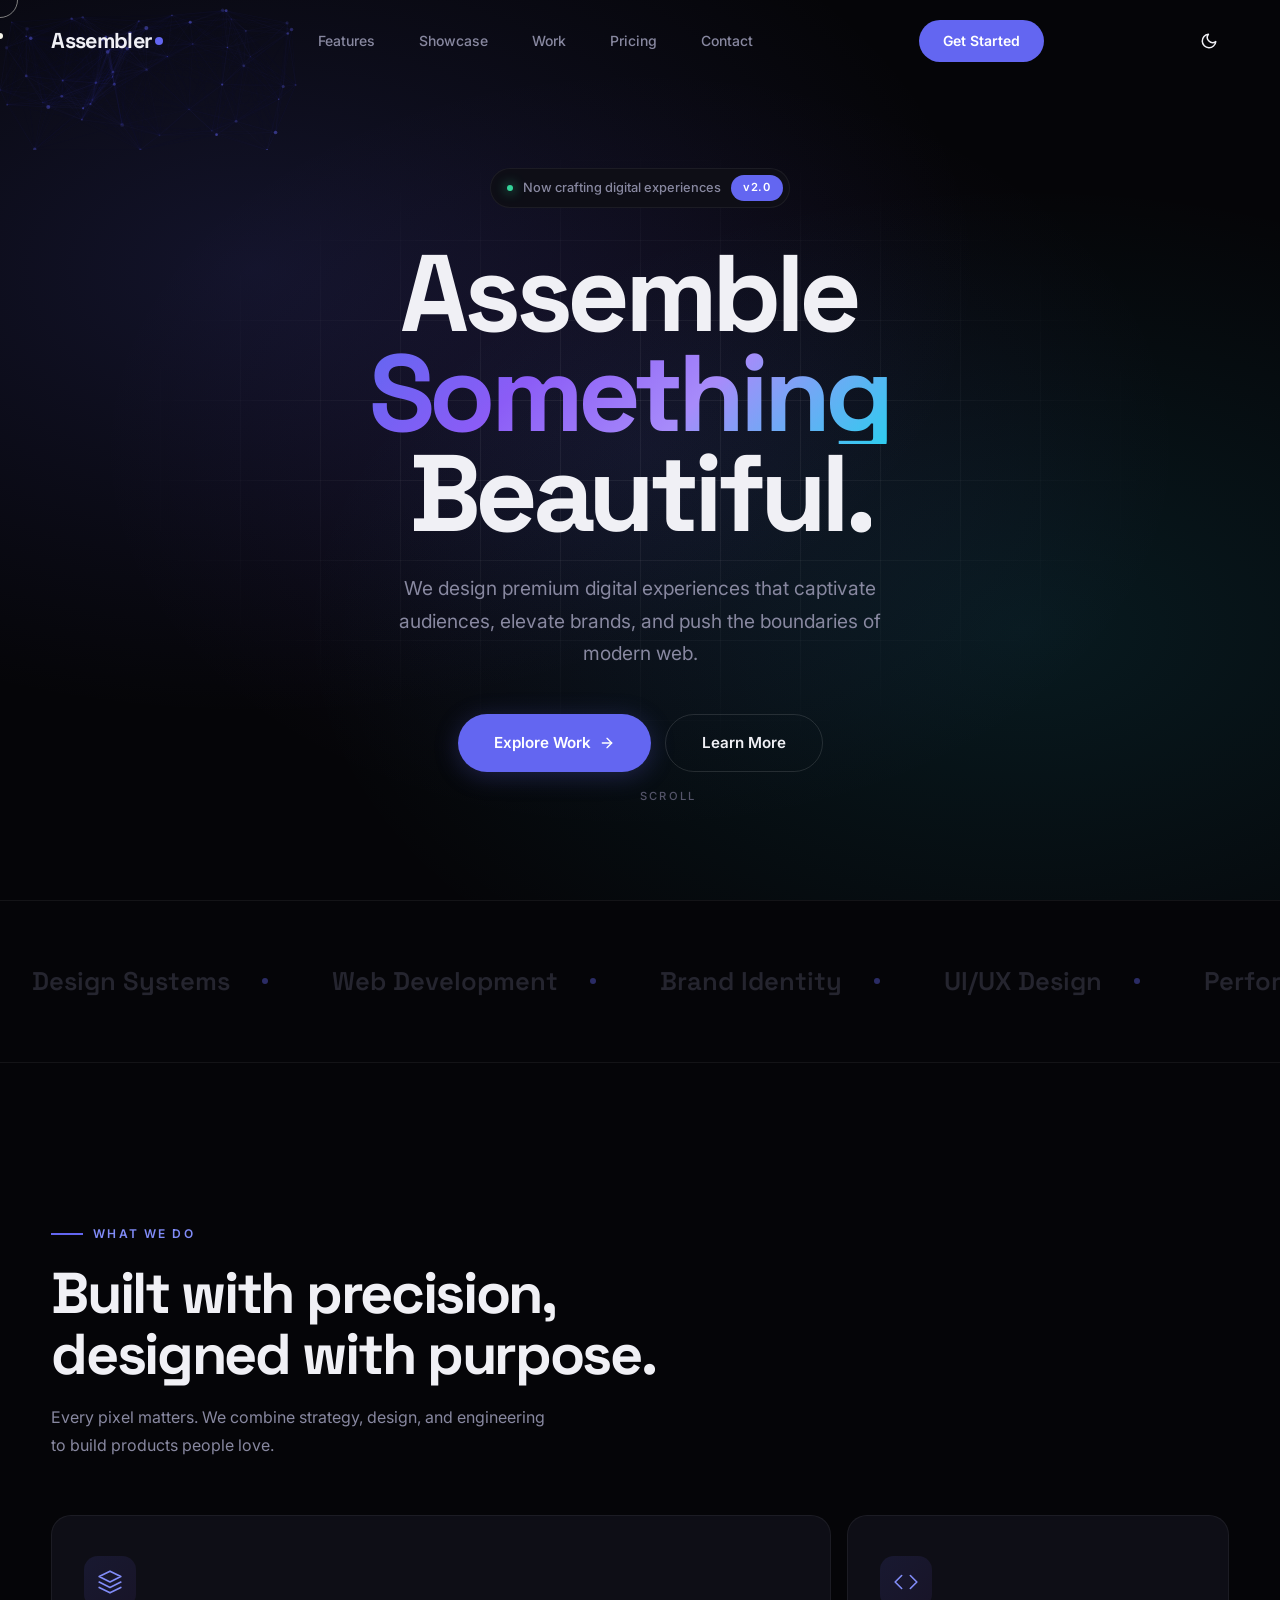
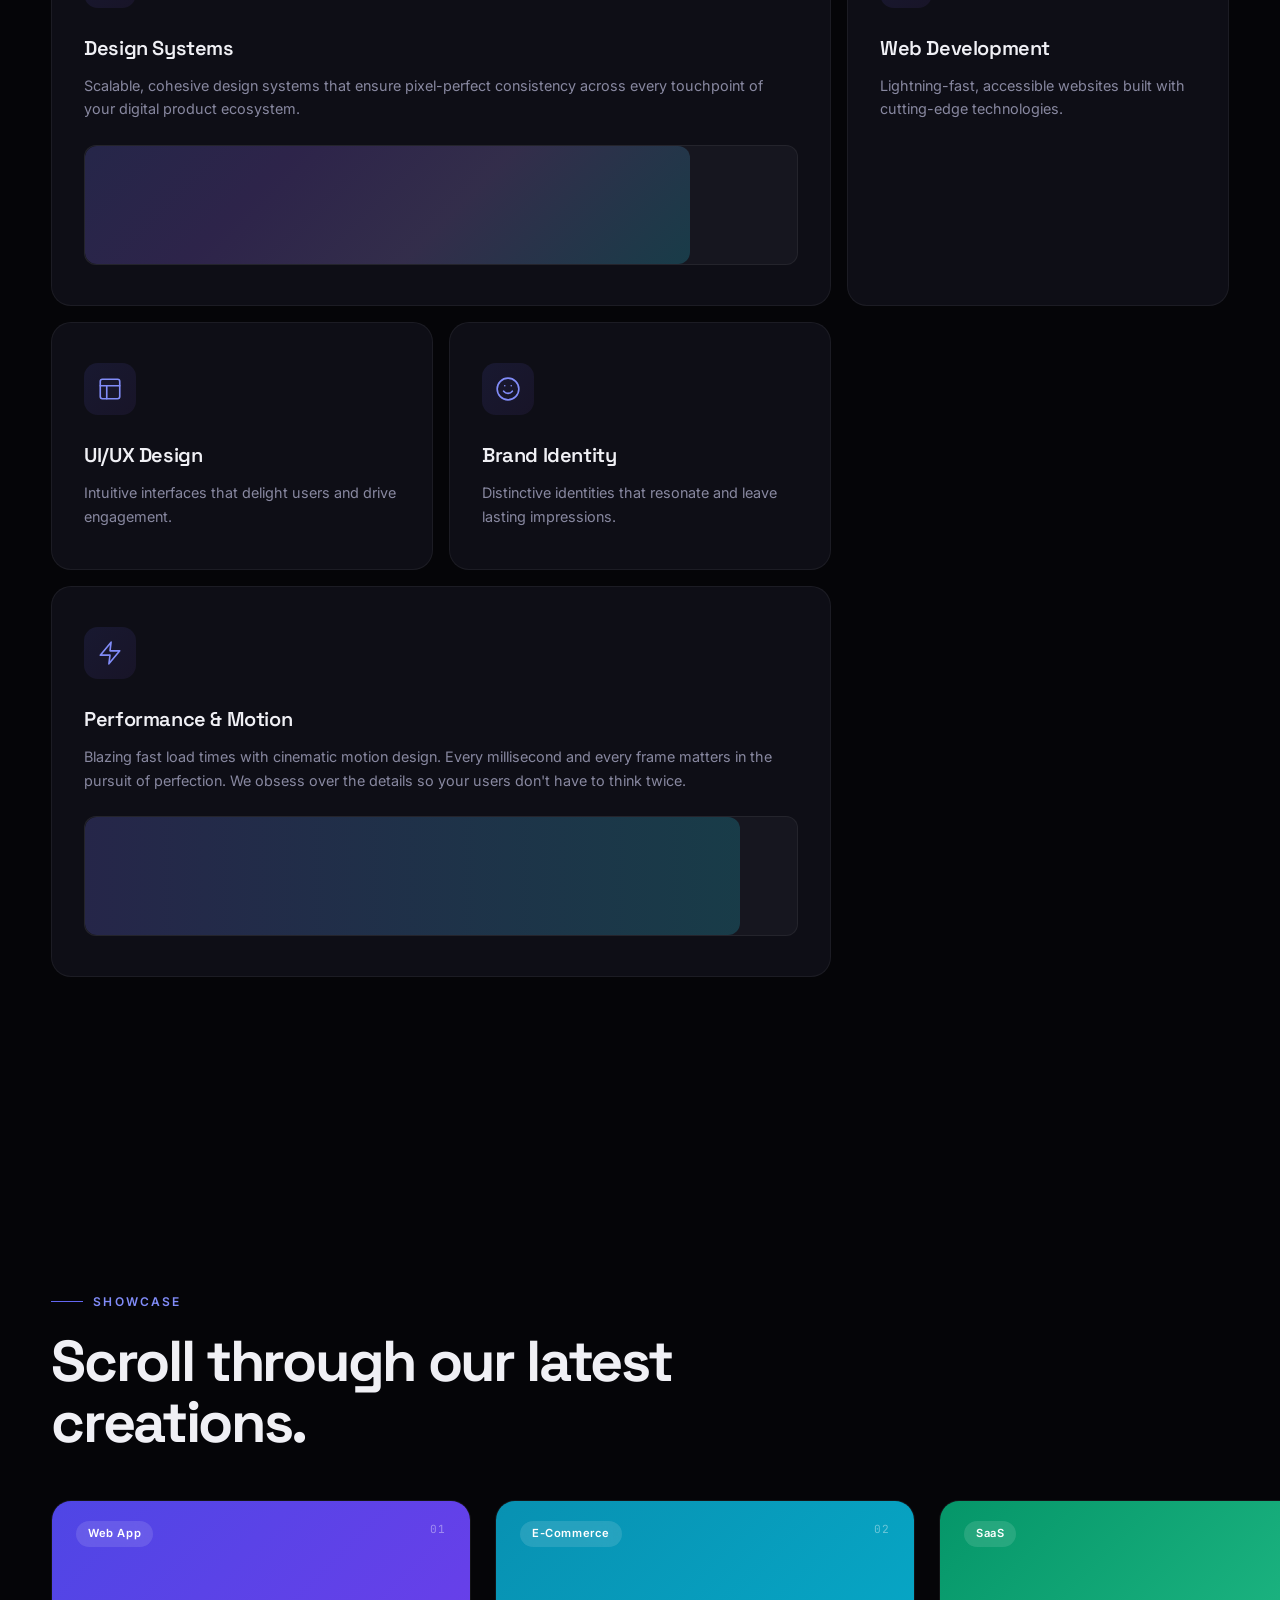
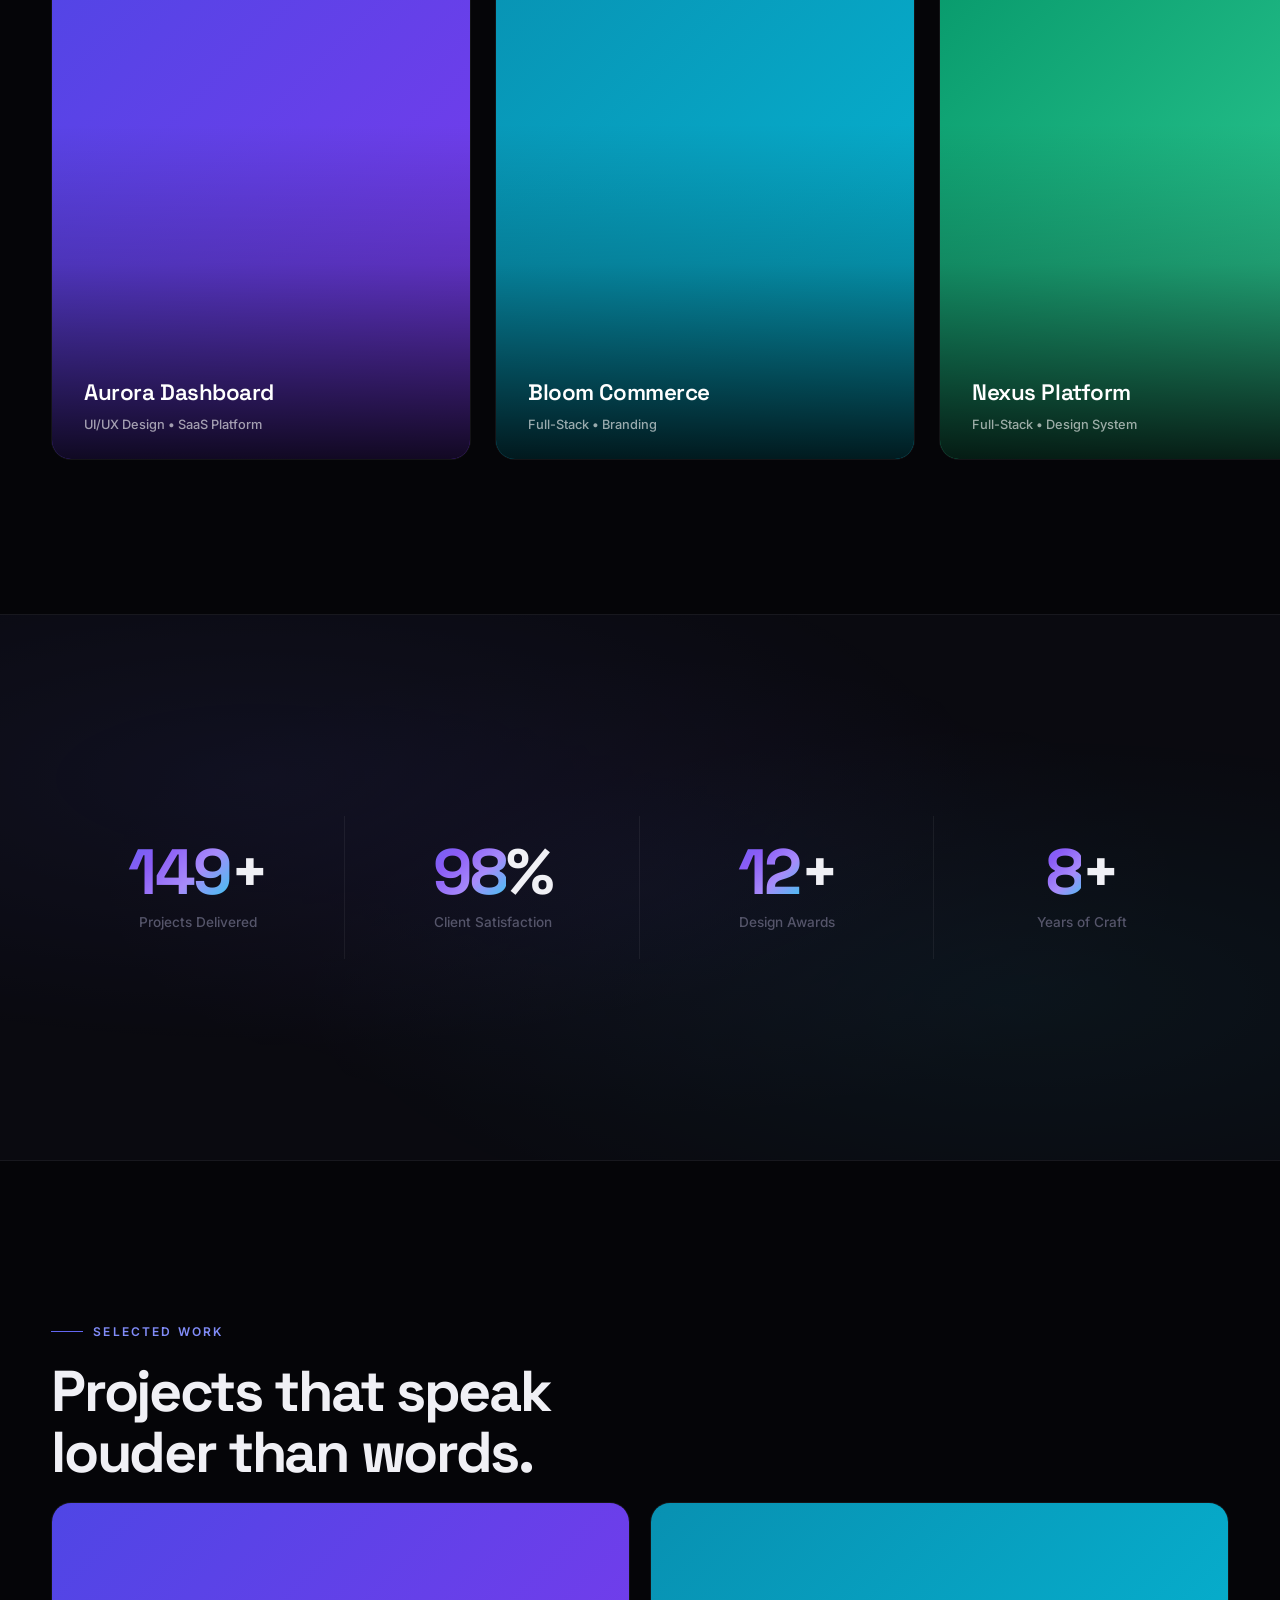
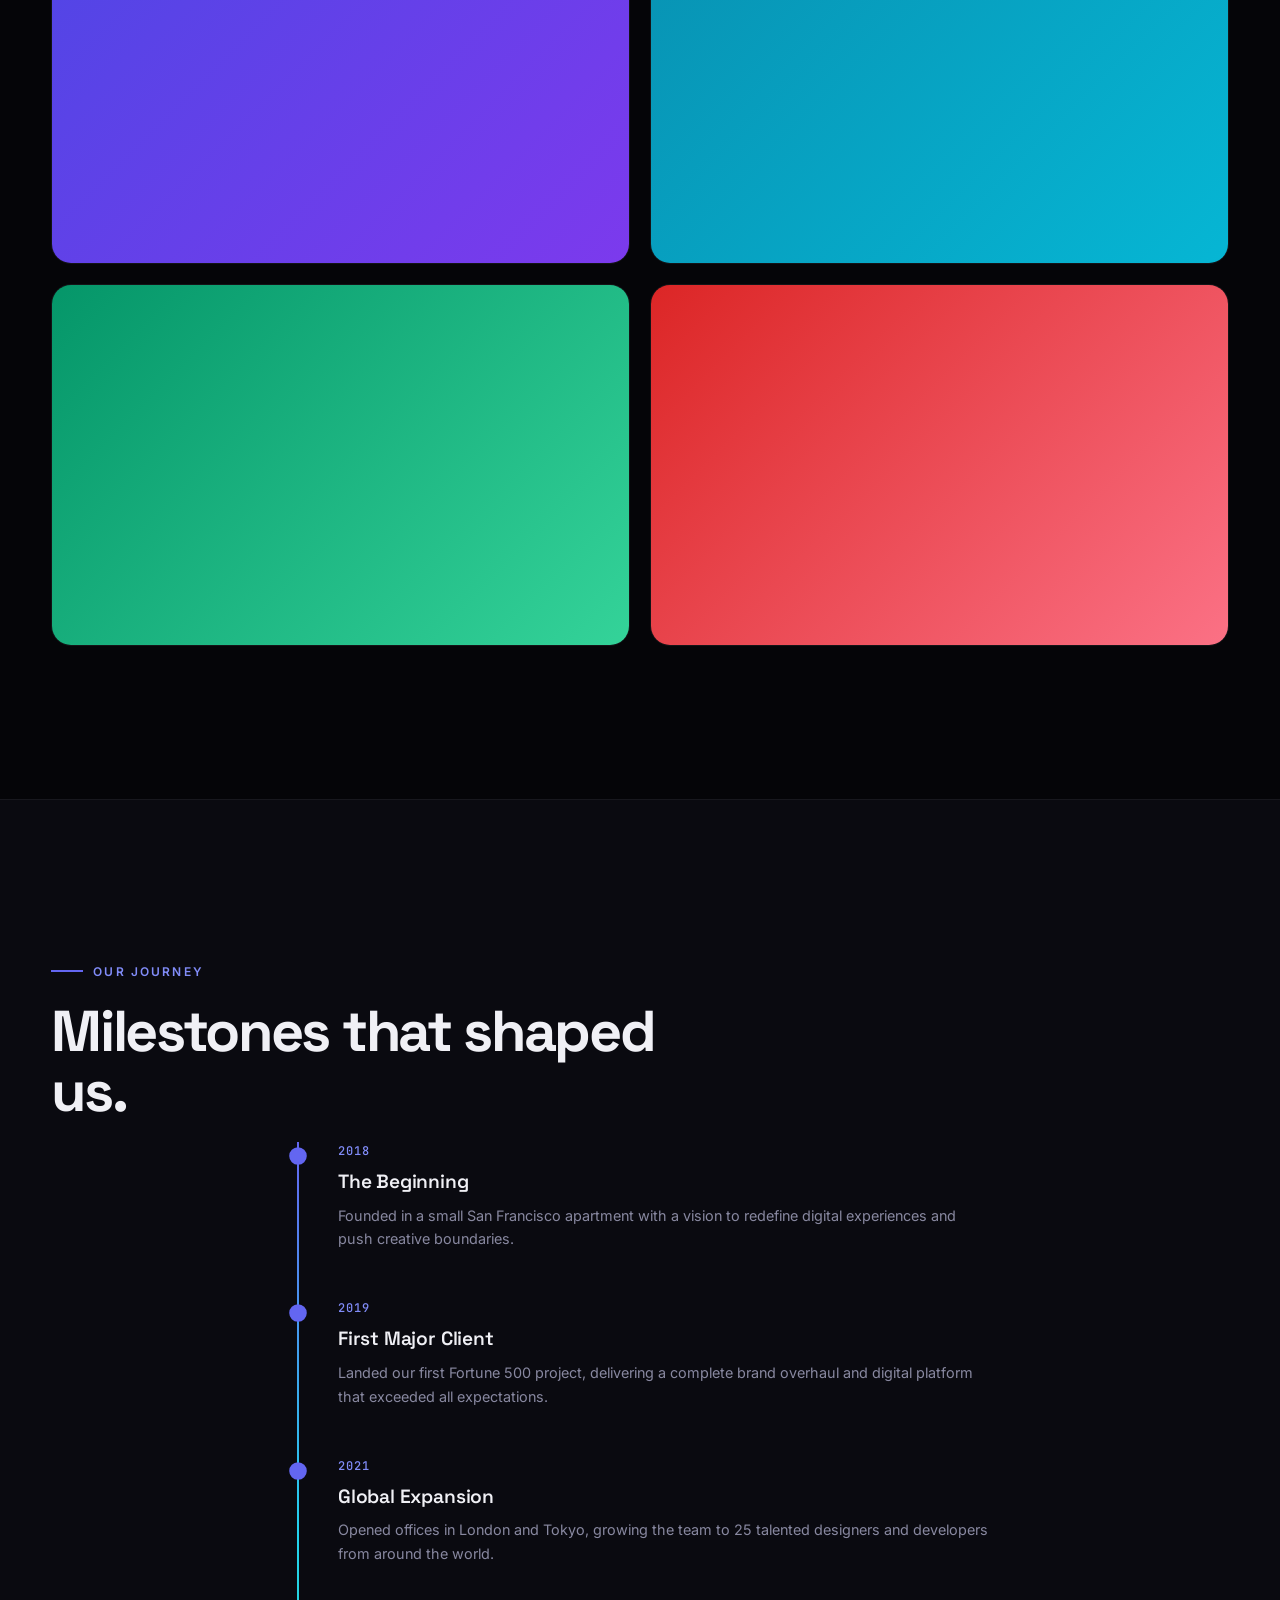
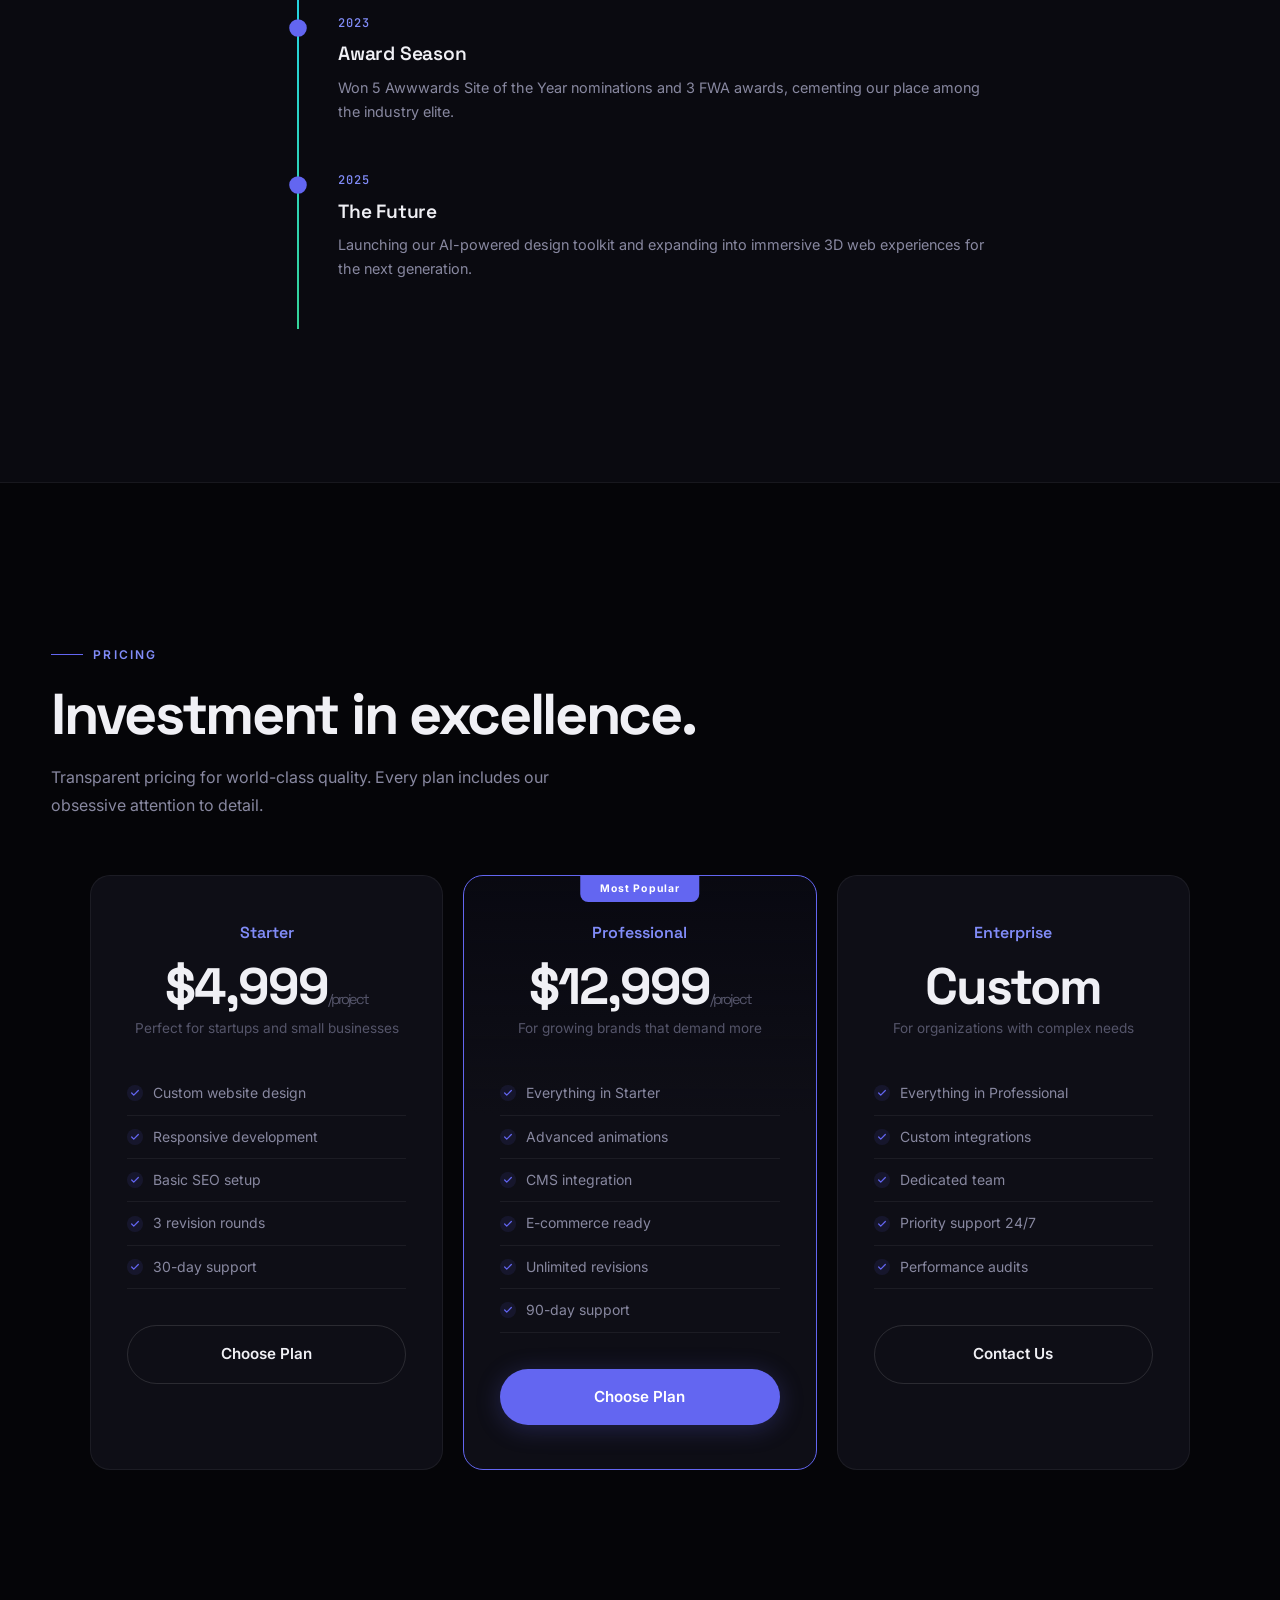
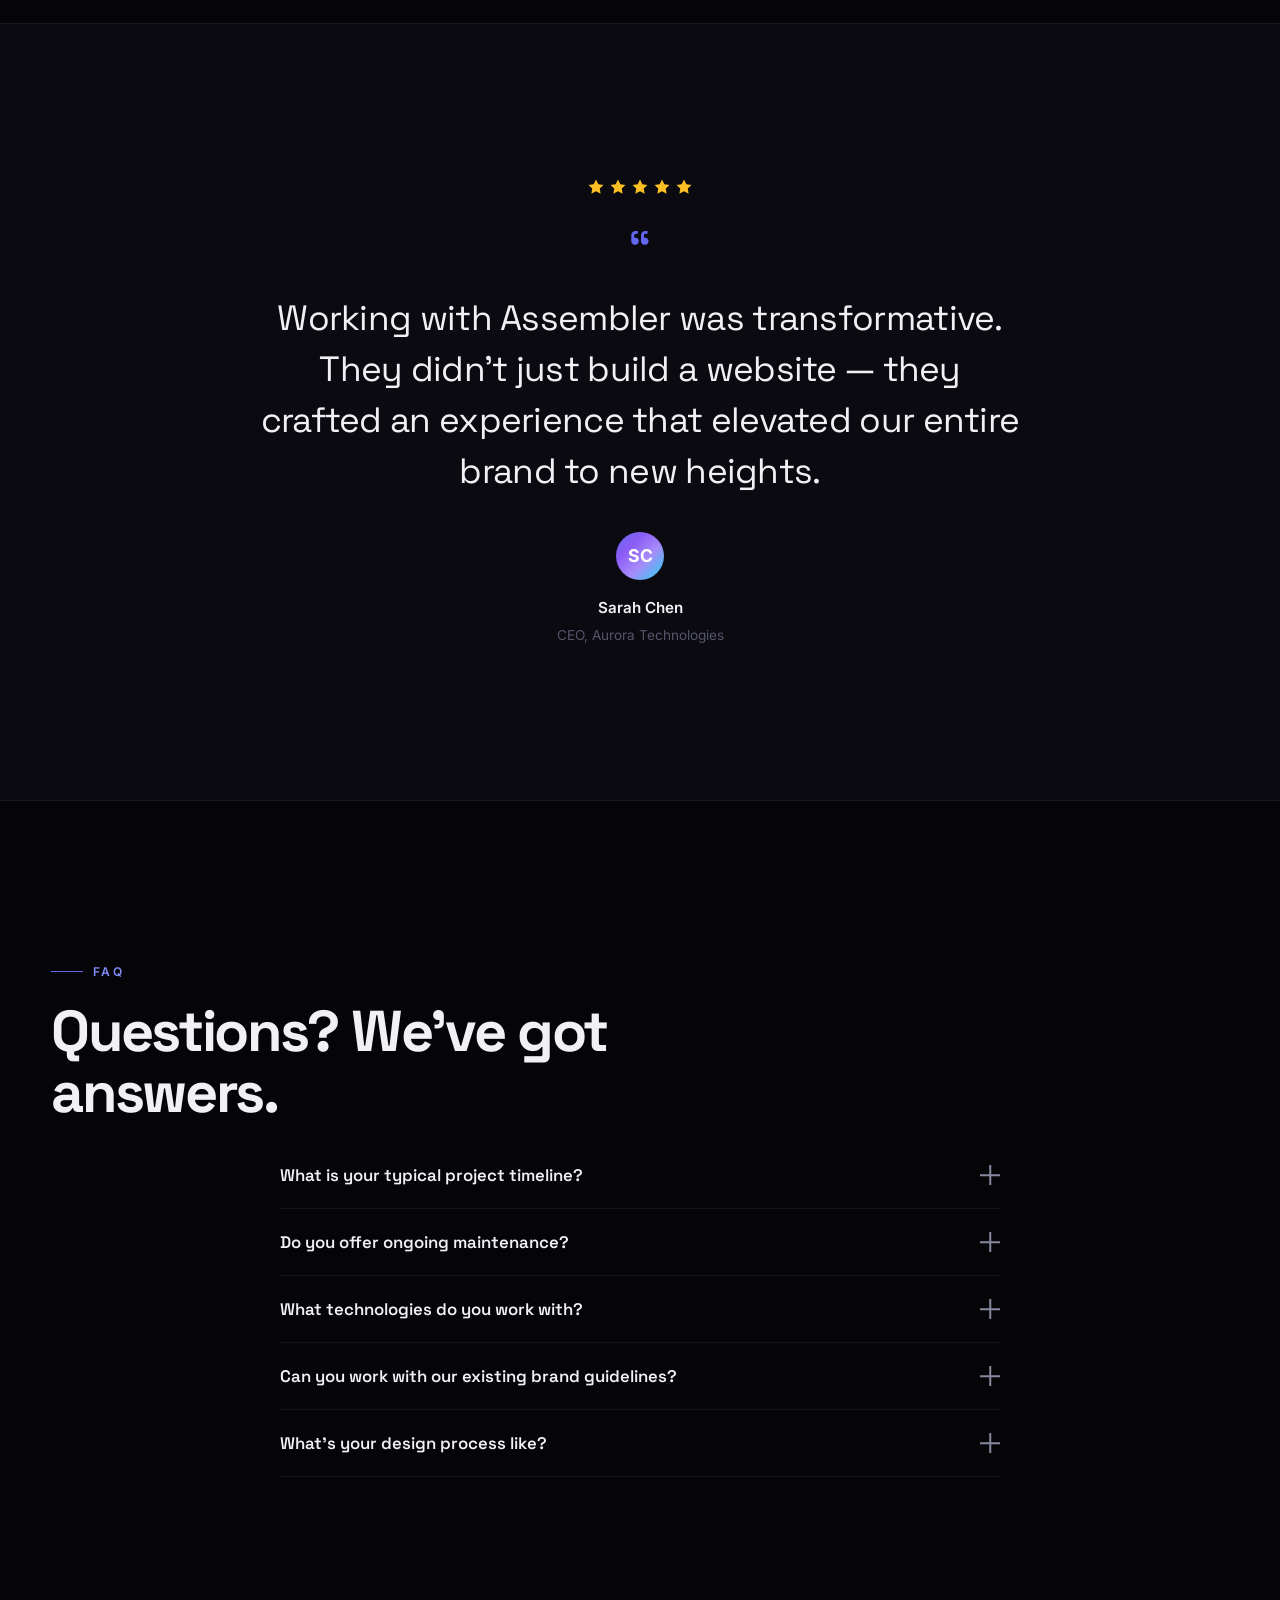
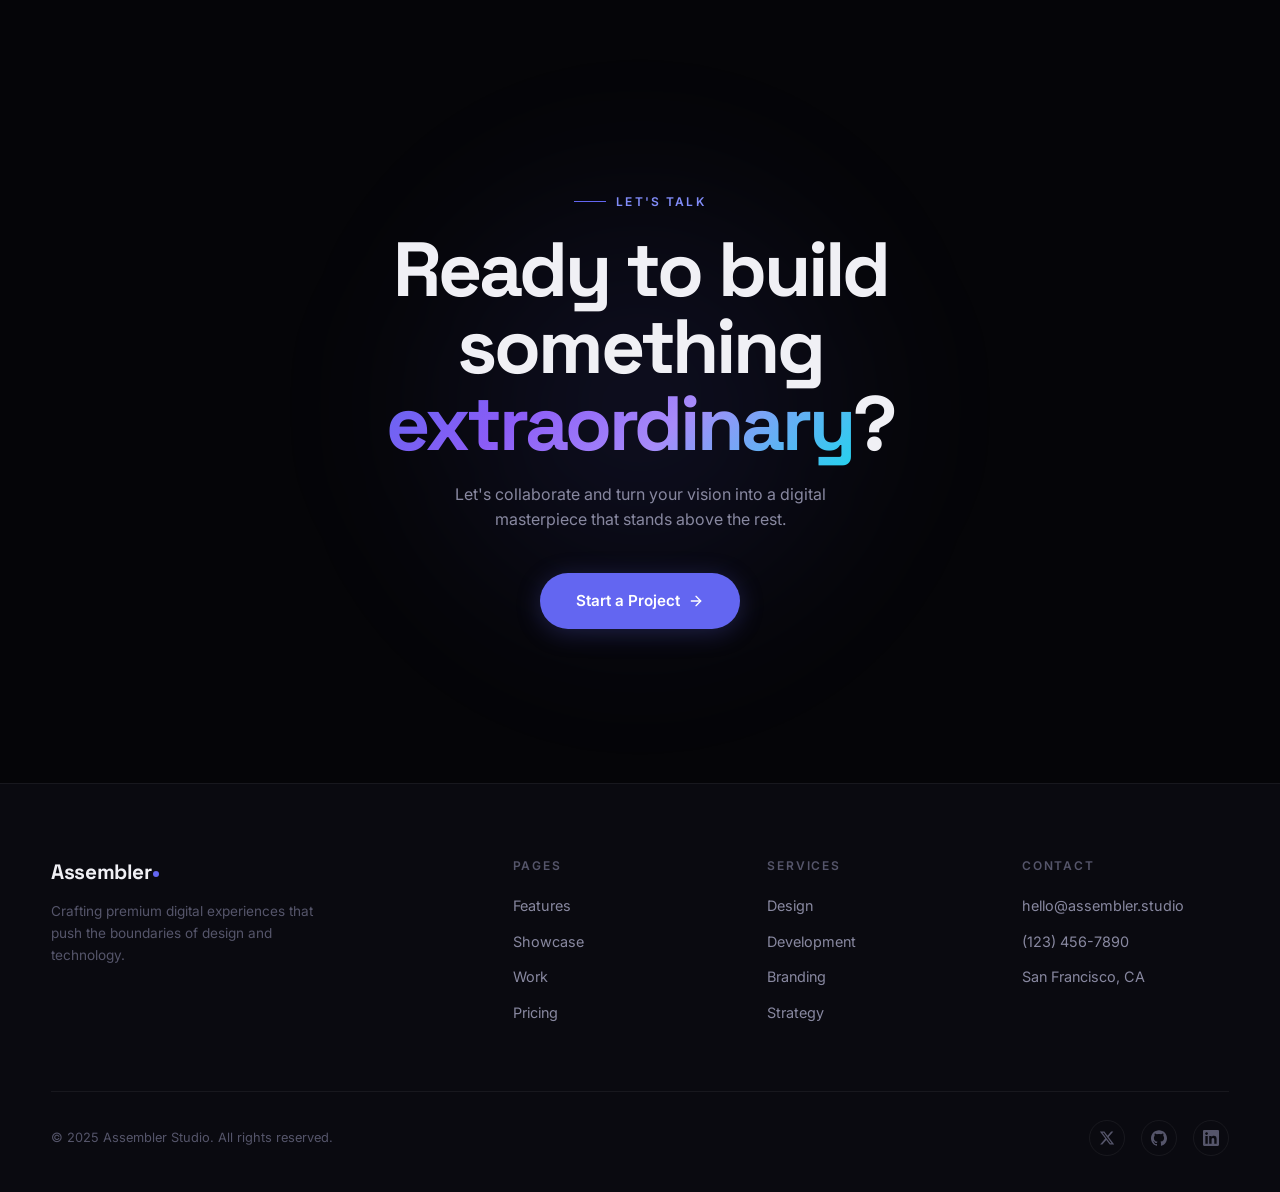
==== commit 89594b22: "feat: complete UI/UX redesign — premium bento layout, dark-first theme, working mobile nav, cinemati" ====
--- a/index.html
+++ b/index.html
@@ -1,580 +1,648 @@
 <!DOCTYPE html>
-<html lang="en" data-theme="light">
+<html lang="en" data-theme="dark">
 <head>
 <meta charset="UTF-8">
 <meta name="viewport" content="width=device-width, initial-scale=1.0">
 <title>Assembler — Assemble Something Beautiful</title>
 <link rel="preconnect" href="https://fonts.googleapis.com">
 <link rel="preconnect" href="https://fonts.gstatic.com" crossorigin>
-<link href="https://fonts.googleapis.com/css2?family=Familjen+Grotesk:ital,wght@0,400;0,500;0,600;0,700;1,400&family=Arimo:ital,wght@0,400;0,500;0,600;0,700;1,400&family=JetBrains+Mono:wght@400;500&display=swap" rel="stylesheet">
+<link href="https://fonts.googleapis.com/css2?family=Inter:wght@300;400;500;600;700;800;900&family=Space+Grotesk:wght@300;400;500;600;700&family=JetBrains+Mono:wght@400;500&display=swap" rel="stylesheet">
 <style>
-:root{--white:#fff;--light:#f2f6f3;--blue:#1771cb;--blue-light:#3a8ee6;--purple:#6c63ff;--teal:#00c9a7;--dark:#0f1111;--black:#000;--font-h:'Familjen Grotesk',sans-serif;--font-b:'Arimo',sans-serif;--font-mono:'JetBrains Mono',monospace;--ease:cubic-bezier(.16,1,.3,1);--ease2:cubic-bezier(.25,1,.5,1);--bg:#fff;--text:#0f1111;--card-bg:#fff;--card-border:rgba(0,0,0,.06);--section-alt:#f2f6f3;--muted:#666;--glass:rgba(255,255,255,.72);--glass-border:rgba(0,0,0,.06)}
-[data-theme="dark"]{--bg:#0a0a0f;--text:#e8e8e8;--card-bg:#141420;--card-border:rgba(255,255,255,.06);--section-alt:#0f0f18;--muted:#888;--glass:rgba(10,10,15,.8);--glass-border:rgba(255,255,255,.06);--light:#0f0f18;--white:#0a0a0f}
+/* ═══════════════════ DESIGN TOKENS ═══════════════════ */
+:root {
+  --bg: #050508;
+  --bg-elevated: #0a0a10;
+  --bg-card: #0e0e16;
+  --bg-card-hover: #12121c;
+  --surface: #16161f;
+  --border: rgba(255,255,255,.06);
+  --border-hover: rgba(255,255,255,.12);
+  --text: #f0f0f5;
+  --text-secondary: #8888a0;
+  --text-muted: #55556a;
+  --accent: #6366f1;
+  --accent-light: #818cf8;
+  --accent-glow: rgba(99,102,241,.25);
+  --cyan: #22d3ee;
+  --emerald: #34d399;
+  --rose: #fb7185;
+  --amber: #fbbf24;
+  --gradient-primary: linear-gradient(135deg, #6366f1 0%, #8b5cf6 30%, #a78bfa 60%, #22d3ee 100%);
+  --gradient-mesh: radial-gradient(at 20% 30%, rgba(99,102,241,.15) 0%, transparent 50%), radial-gradient(at 80% 70%, rgba(34,211,238,.1) 0%, transparent 50%), radial-gradient(at 50% 50%, rgba(139,92,246,.08) 0%, transparent 60%);
+  --font-display: 'Space Grotesk', system-ui, sans-serif;
+  --font-body: 'Inter', system-ui, sans-serif;
+  --font-mono: 'JetBrains Mono', monospace;
+  --ease-out: cubic-bezier(.16,1,.3,1);
+  --ease-spring: cubic-bezier(.34,1.56,.64,1);
+  --ease-smooth: cubic-bezier(.25,.1,.25,1);
+  --radius: 20px;
+  --radius-sm: 12px;
+  --radius-full: 9999px;
+}
+[data-theme="light"] {
+  --bg: #fafafe;
+  --bg-elevated: #f4f4f8;
+  --bg-card: #ffffff;
+  --bg-card-hover: #f8f8fc;
+  --surface: #eeeef2;
+  --border: rgba(0,0,0,.06);
+  --border-hover: rgba(0,0,0,.12);
+  --text: #0f0f1a;
+  --text-secondary: #555570;
+  --text-muted: #8888a0;
+  --accent-glow: rgba(99,102,241,.12);
+}
+
+/* ═══════════════════ RESET ═══════════════════ */
 *,*::before,*::after{box-sizing:border-box;margin:0;padding:0}
-html{scroll-behavior:smooth;overflow-x:hidden}
-body{font-family:var(--font-b);font-size:18px;line-height:1.55;color:var(--text);background:var(--bg);-webkit-font-smoothing:antialiased;overflow-x:hidden;transition:background .6s,color .6s}
-a{color:inherit;text-decoration:none}img{max-width:100%;display:block}button{font-family:inherit;cursor:pointer;border:none}
-::selection{background:var(--blue);color:#fff}
-
-/* CURSOR */
-.cursor-dot{width:8px;height:8px;background:var(--blue);border-radius:50%;position:fixed;top:0;left:0;pointer-events:none;z-index:99999;mix-blend-mode:difference;transition:width .3s,height .3s,background .3s}
-.cursor-ring{width:40px;height:40px;border:1.5px solid var(--blue);border-radius:50%;position:fixed;top:0;left:0;pointer-events:none;z-index:99998;mix-blend-mode:difference;transition:width .3s var(--ease),height .3s var(--ease),border-color .3s}
-.cursor-ring.hovered{width:70px;height:70px;border-color:var(--purple)}
-.cursor-trail{position:fixed;width:6px;height:6px;border-radius:50%;pointer-events:none;z-index:99997;opacity:0;transition:opacity .5s}
-@media(max-width:768px){.cursor-dot,.cursor-ring,.cursor-trail{display:none}}
-
-/* LOADER */
-.loader{position:fixed;inset:0;background:var(--dark);z-index:9999;display:flex;align-items:center;justify-content:center;flex-direction:column;gap:24px;transition:opacity .8s var(--ease),visibility .8s}
-.loader.hidden{opacity:0;visibility:hidden;pointer-events:none}
-.loader-text{font-family:var(--font-h);font-size:clamp(2rem,5vw,4rem);font-weight:700;color:#fff;letter-spacing:-.03em}
-.loader-bar{width:200px;height:2px;background:rgba(255,255,255,.15);border-radius:2px;overflow:hidden}
-.loader-bar-fill{height:100%;width:0;background:linear-gradient(90deg,var(--blue),var(--purple),var(--teal));border-radius:2px;animation:loadBar 2s var(--ease) forwards}
-.loader-percent{font-family:var(--font-mono);font-size:.85rem;color:rgba(255,255,255,.4);margin-top:8px}
-@keyframes loadBar{to{width:100%}}
-
-/* PROGRESS */
-.progress-bar{position:fixed;top:0;left:0;height:3px;background:linear-gradient(90deg,var(--blue),var(--purple),var(--teal));z-index:10000;transform-origin:left;transform:scaleX(0);width:100%}
-
-/* SIDE NAV DOTS */
-.side-nav{position:fixed;right:24px;top:50%;transform:translateY(-50%);z-index:999;display:flex;flex-direction:column;gap:16px}
-.side-nav-dot{width:10px;height:10px;border-radius:50%;border:1.5px solid var(--muted);background:transparent;cursor:pointer;transition:all .3s;position:relative}
-.side-nav-dot.active{background:var(--blue);border-color:var(--blue);transform:scale(1.3)}
-.side-nav-dot::before{content:attr(data-label);position:absolute;right:24px;top:50%;transform:translateY(-50%);font-size:.7rem;font-weight:600;letter-spacing:.1em;text-transform:uppercase;white-space:nowrap;opacity:0;transition:opacity .3s;color:var(--text);pointer-events:none}
-.side-nav-dot:hover::before{opacity:1}
-@media(max-width:768px){.side-nav{display:none}}
-
-/* THEME TOGGLE */
-.theme-toggle{position:fixed;bottom:24px;right:24px;z-index:999;width:48px;height:48px;border-radius:50%;background:var(--card-bg);border:1px solid var(--card-border);display:flex;align-items:center;justify-content:center;cursor:pointer;transition:transform .3s var(--ease),box-shadow .3s;box-shadow:0 4px 20px rgba(0,0,0,.1)}
-.theme-toggle:hover{transform:scale(1.1);box-shadow:0 8px 30px rgba(0,0,0,.15)}
-.theme-toggle svg{width:20px;height:20px;transition:transform .5s var(--ease)}
-.theme-toggle:hover svg{transform:rotate(180deg)}
-
-/* HEADER */
-.site-header{position:fixed;top:0;left:0;right:0;z-index:1000;padding:20px clamp(24px,5vw,80px);display:flex;align-items:center;justify-content:space-between;transition:background .5s,backdrop-filter .5s,padding .4s,border .3s}
-.site-header.scrolled{background:var(--glass);backdrop-filter:blur(24px) saturate(180%);-webkit-backdrop-filter:blur(24px) saturate(180%);border-bottom:1px solid var(--glass-border);padding:14px clamp(24px,5vw,80px)}
-.site-logo{font-family:var(--font-h);font-size:1.5rem;font-weight:600;letter-spacing:-.03em}
-.site-logo span{color:var(--blue)}
-.nav-links{display:flex;gap:36px;list-style:none}
-.nav-links a{font-size:.95rem;font-weight:500;position:relative;padding:4px 0;transition:color .3s}
-.nav-links a::after{content:'';position:absolute;bottom:-2px;left:0;width:0;height:2px;background:var(--blue);transition:width .4s var(--ease)}
-.nav-links a:hover::after{width:100%}
-.nav-cta{background:var(--blue);color:#fff;padding:12px 28px;border-radius:100px;font-size:.95rem;font-weight:500;transition:transform .3s var(--ease),box-shadow .3s;position:relative;overflow:hidden}
-.nav-cta:hover{transform:translateY(-2px);box-shadow:0 8px 30px rgba(23,113,203,.35)}
-.mobile-toggle{display:none;background:none;padding:8px}
-.mobile-toggle span{display:block;width:24px;height:2px;background:var(--text);margin:5px 0;transition:transform .3s,opacity .3s}
-@media(max-width:768px){.nav-links,.nav-cta{display:none}.mobile-toggle{display:block}}
-
-/* HERO */
-.hero{min-height:100vh;display:flex;align-items:center;justify-content:center;position:relative;overflow:hidden;padding:120px clamp(24px,5vw,80px) 80px}
-#particleCanvas{position:absolute;inset:0;z-index:1;pointer-events:none}
-.hero-grid{position:absolute;inset:0;background-image:linear-gradient(rgba(128,128,128,.05) 1px,transparent 1px),linear-gradient(90deg,rgba(128,128,128,.05) 1px,transparent 1px);background-size:60px 60px;mask-image:radial-gradient(ellipse 70% 60% at 50% 40%,#000 30%,transparent 70%);-webkit-mask-image:radial-gradient(ellipse 70% 60% at 50% 40%,#000 30%,transparent 70%);z-index:0}
-.hero-orb{position:absolute;border-radius:50%;filter:blur(80px);opacity:.35;animation:orbFloat 20s ease-in-out infinite}
-.hero-orb-1{width:500px;height:500px;background:var(--blue);top:-10%;left:-5%}
-.hero-orb-2{width:350px;height:350px;background:var(--purple);bottom:10%;right:-3%;animation-delay:-7s}
-.hero-orb-3{width:250px;height:250px;background:var(--teal);top:40%;right:20%;animation-delay:-14s;opacity:.2}
-@keyframes orbFloat{0%,100%{transform:translate(0,0) scale(1)}33%{transform:translate(40px,-30px) scale(1.05)}66%{transform:translate(-20px,20px) scale(.95)}}
-.hero-content{position:relative;z-index:2;max-width:1000px;text-align:center}
-.hero-badge{display:inline-flex;align-items:center;gap:8px;padding:8px 20px;border-radius:100px;background:rgba(23,113,203,.08);border:1px solid rgba(23,113,203,.15);font-size:.85rem;font-weight:500;color:var(--blue);margin-bottom:32px;opacity:0;transform:translateY(20px);animation:fadeUp .8s var(--ease) 2s forwards}
-.hero-badge-dot{width:6px;height:6px;background:var(--blue);border-radius:50%;animation:pulse 2s ease-in-out infinite}
-@keyframes pulse{0%,100%{opacity:1}50%{opacity:.3}}
-.hero-title{font-family:var(--font-h);font-size:clamp(3rem,8vw,7rem);font-weight:700;line-height:.95;letter-spacing:-.04em;margin-bottom:28px}
-.hero-title .line{display:block;overflow:hidden}
-.hero-title .line-inner{display:block;opacity:0;transform:translateY(100%);animation:slideUp 1s var(--ease) forwards}
-.hero-title .line:nth-child(1) .line-inner{animation-delay:2.1s}
-.hero-title .line:nth-child(2) .line-inner{animation-delay:2.25s}
-.hero-title .line:nth-child(3) .line-inner{animation-delay:2.4s}
-.gradient-text{background:linear-gradient(135deg,var(--blue) 0%,var(--purple) 40%,var(--teal) 80%);-webkit-background-clip:text;-webkit-text-fill-color:transparent;background-clip:text}
-@keyframes slideUp{to{opacity:1;transform:translateY(0)}}
-@keyframes fadeUp{to{opacity:1;transform:translateY(0)}}
-.hero-desc{font-size:clamp(1rem,1.5vw,1.25rem);color:var(--muted);max-width:560px;margin:0 auto 44px;opacity:0;transform:translateY(20px);animation:fadeUp .8s var(--ease) 2.6s forwards}
-.hero-actions{display:flex;gap:16px;justify-content:center;flex-wrap:wrap;opacity:0;transform:translateY(20px);animation:fadeUp .8s var(--ease) 2.8s forwards}
-.btn-primary{background:var(--blue);color:#fff;padding:18px 40px;border-radius:100px;font-size:1rem;font-weight:500;transition:transform .4s var(--ease),box-shadow .4s;position:relative;overflow:hidden;display:inline-block}
-.btn-primary::before{content:'';position:absolute;inset:0;background:linear-gradient(135deg,transparent 30%,rgba(255,255,255,.2) 50%,transparent 70%);transform:translateX(-100%);transition:transform .6s var(--ease)}
-.btn-primary:hover::before{transform:translateX(100%)}
-.btn-primary:hover{transform:translateY(-3px);box-shadow:0 12px 40px rgba(23,113,203,.4)}
-.btn-outline{background:transparent;color:var(--text);padding:18px 40px;border-radius:100px;font-size:1rem;font-weight:500;border:1.5px solid rgba(128,128,128,.2);transition:transform .4s var(--ease),border-color .3s,background .3s}
-.btn-outline:hover{transform:translateY(-3px);border-color:var(--blue);background:rgba(23,113,203,.04)}
-.hero-scroll-indicator{position:absolute;bottom:40px;left:50%;transform:translateX(-50%);display:flex;flex-direction:column;align-items:center;gap:8px;opacity:0;animation:fadeUp .8s var(--ease) 3.2s forwards;z-index:2}
-.hero-scroll-indicator span{font-size:.75rem;letter-spacing:.15em;text-transform:uppercase;color:var(--muted)}
-.scroll-line{width:1px;height:40px;background:linear-gradient(to bottom,var(--blue),transparent);animation:scrollPulse 2s ease-in-out infinite}
-@keyframes scrollPulse{0%,100%{transform:scaleY(1);opacity:1}50%{transform:scaleY(.5);opacity:.3}}
-
-/* REVEALS */
-.reveal{opacity:0;transform:translateY(50px);transition:opacity .9s var(--ease),transform .9s var(--ease)}
-.reveal.visible{opacity:1;transform:translateY(0)}
-.reveal-delay-1{transition-delay:.1s}.reveal-delay-2{transition-delay:.2s}.reveal-delay-3{transition-delay:.3s}.reveal-delay-4{transition-delay:.4s}.reveal-delay-5{transition-delay:.5s}
-
-/* MARQUEE */
-.marquee-section{padding:48px 0;overflow:hidden;border-top:1px solid var(--card-border);border-bottom:1px solid var(--card-border);background:var(--section-alt);transition:background .6s}
-.marquee-track{display:flex;gap:60px;animation:marquee 30s linear infinite;width:max-content}
-.marquee-item{font-family:var(--font-h);font-size:clamp(1.2rem,2vw,1.8rem);font-weight:600;color:rgba(128,128,128,.15);white-space:nowrap;display:flex;align-items:center;gap:60px}
-.marquee-item::after{content:'';width:8px;height:8px;background:var(--blue);border-radius:50%;flex-shrink:0}
-@keyframes marquee{0%{transform:translateX(0)}100%{transform:translateX(-50%)}}
-
-/* SECTION */
-.section{padding:clamp(80px,12vw,160px) clamp(24px,5vw,80px)}
-.section-label{display:inline-flex;align-items:center;gap:12px;font-size:.8rem;font-weight:600;letter-spacing:.15em;text-transform:uppercase;color:var(--blue);margin-bottom:24px}
-.section-label::before{content:'';width:40px;height:1.5px;background:var(--blue)}
-.section-heading{font-family:var(--font-h);font-size:clamp(2.2rem,5vw,4rem);font-weight:700;line-height:1.05;letter-spacing:-.03em;max-width:700px;margin-bottom:60px}
-
-/* 3D TILT CARDS */
-.features-grid{display:grid;grid-template-columns:repeat(auto-fit,minmax(320px,1fr));gap:32px;max-width:1440px;margin:0 auto}
-.feature-card{padding:48px 40px;border-radius:24px;background:var(--card-bg);border:1px solid var(--card-border);transition:box-shadow .5s var(--ease),border-color .3s;position:relative;overflow:hidden;transform-style:preserve-3d;will-change:transform}
-.feature-card::before{content:'';position:absolute;top:0;left:0;right:0;height:3px;background:linear-gradient(90deg,var(--blue),var(--purple));transform:scaleX(0);transform-origin:left;transition:transform .5s var(--ease)}
-.feature-card:hover::before{transform:scaleX(1)}
-.feature-card:hover{box-shadow:0 24px 60px rgba(0,0,0,.08);border-color:rgba(23,113,203,.15)}
-.feature-card .card-shine{position:absolute;inset:0;opacity:0;transition:opacity .3s;pointer-events:none;border-radius:24px}
-.feature-card:hover .card-shine{opacity:1}
-.feature-icon{width:56px;height:56px;border-radius:16px;background:linear-gradient(135deg,rgba(23,113,203,.1),rgba(108,99,255,.1));display:flex;align-items:center;justify-content:center;margin-bottom:28px;font-size:1.5rem}
-.feature-card h3{font-family:var(--font-h);font-size:1.4rem;font-weight:600;letter-spacing:-.02em;margin-bottom:14px}
-.feature-card p{color:var(--muted);font-size:.95rem;line-height:1.7}
-
-/* STATS */
-.stats-section{background:var(--dark);color:#fff;padding:clamp(80px,10vw,140px) clamp(24px,5vw,80px);position:relative;overflow:hidden}
-.stats-section::before{content:'';position:absolute;inset:0;background:radial-gradient(ellipse 50% 50% at 20% 50%,rgba(23,113,203,.15) 0%,transparent 60%),radial-gradient(ellipse 40% 40% at 80% 50%,rgba(108,99,255,.1) 0%,transparent 50%)}
-.stats-grid{display:grid;grid-template-columns:repeat(auto-fit,minmax(200px,1fr));gap:48px;max-width:1200px;margin:0 auto;position:relative;z-index:2}
-.stat-item{text-align:center}
-.stat-number{font-family:var(--font-h);font-size:clamp(3rem,6vw,5rem);font-weight:700;line-height:1;letter-spacing:-.03em;background:linear-gradient(135deg,#fff 0%,rgba(255,255,255,.6) 100%);-webkit-background-clip:text;-webkit-text-fill-color:transparent;background-clip:text;margin-bottom:8px}
-.stat-label{font-size:.9rem;color:rgba(255,255,255,.5);font-weight:500}
-
-/* HORIZONTAL SCROLL SHOWCASE */
-.hscroll-section{padding:clamp(80px,12vw,160px) 0;overflow:hidden}
-.hscroll-section .section-label,.hscroll-section .section-heading{padding-left:clamp(24px,5vw,80px)}
-.hscroll-track{display:flex;gap:32px;padding:0 clamp(24px,5vw,80px);overflow-x:auto;scroll-snap-type:x mandatory;-webkit-overflow-scrolling:touch;scrollbar-width:none}
-.hscroll-track::-webkit-scrollbar{display:none}
-.hscroll-card{flex:0 0 400px;scroll-snap-type:center;border-radius:24px;overflow:hidden;position:relative;aspect-ratio:3/4;cursor:pointer}
-@media(max-width:480px){.hscroll-card{flex:0 0 300px}}
-.hscroll-card-bg{position:absolute;inset:0;transition:transform .8s var(--ease)}
-.hscroll-card:hover .hscroll-card-bg{transform:scale(1.08)}
-.hscroll-card-overlay{position:absolute;inset:0;background:linear-gradient(to top,rgba(0,0,0,.8) 0%,rgba(0,0,0,.1) 40%,transparent 60%);transition:opacity .4s}
-.hscroll-card-content{position:absolute;bottom:0;left:0;right:0;padding:36px;color:#fff;transform:translateY(10px);transition:transform .5s var(--ease)}
-.hscroll-card:hover .hscroll-card-content{transform:translateY(0)}
-.hscroll-card-content h3{font-family:var(--font-h);font-size:1.6rem;font-weight:600;margin-bottom:6px}
-.hscroll-card-content p{font-size:.85rem;opacity:.7}
-.hscroll-card-num{position:absolute;top:24px;right:24px;font-family:var(--font-mono);font-size:.75rem;color:rgba(255,255,255,.5);letter-spacing:.05em}
-
-/* WORK GRID */
-.work-grid{display:grid;grid-template-columns:repeat(2,1fr);gap:24px;max-width:1440px;margin:0 auto}
-@media(max-width:768px){.work-grid{grid-template-columns:1fr}}
-.work-item{position:relative;border-radius:20px;overflow:hidden;aspect-ratio:16/10;cursor:pointer}
-.work-item-bg{position:absolute;inset:0;transition:transform .8s var(--ease)}
-.work-item:hover .work-item-bg{transform:scale(1.05)}
-.work-item-overlay{position:absolute;inset:0;background:linear-gradient(to top,rgba(0,0,0,.7) 0%,transparent 50%);opacity:0;transition:opacity .5s}
-.work-item:hover .work-item-overlay{opacity:1}
-.work-item-content{position:absolute;bottom:0;left:0;right:0;padding:32px;color:#fff;transform:translateY(20px);opacity:0;transition:transform .5s var(--ease),opacity .4s}
-.work-item:hover .work-item-content{transform:translateY(0);opacity:1}
-.work-item-content h3{font-family:var(--font-h);font-size:1.5rem;font-weight:600;margin-bottom:4px}
-.work-item-content p{font-size:.85rem;opacity:.7}
-.work-pattern{position:absolute;inset:0;opacity:.15;background-image:radial-gradient(circle at 20% 30%,rgba(255,255,255,.3) 0%,transparent 40%),radial-gradient(circle at 80% 70%,rgba(255,255,255,.2) 0%,transparent 40%)}
-.work-gradient-1{background:linear-gradient(135deg,#667eea,#764ba2)}.work-gradient-2{background:linear-gradient(135deg,#f093fb,#f5576c)}.work-gradient-3{background:linear-gradient(135deg,#4facfe,#00f2fe)}.work-gradient-4{background:linear-gradient(135deg,#43e97b,#38f9d7)}
-
-/* TIMELINE */
-.timeline{max-width:800px;margin:0 auto;position:relative;padding-left:40px}
-.timeline::before{content:'';position:absolute;left:15px;top:0;bottom:0;width:2px;background:linear-gradient(to bottom,var(--blue),var(--purple),var(--teal));transform:scaleY(0);transform-origin:top;transition:transform 1.5s var(--ease)}
-.timeline.visible::before{transform:scaleY(1)}
-.timeline-item{position:relative;padding-bottom:48px;padding-left:32px}
-.timeline-item::before{content:'';position:absolute;left:-26px;top:6px;width:14px;height:14px;border-radius:50%;background:var(--bg);border:3px solid var(--blue);transition:background .3s,transform .3s;z-index:2}
-.timeline.visible .timeline-item::before{background:var(--blue);transform:scale(1)}
-.timeline-year{font-family:var(--font-mono);font-size:.8rem;color:var(--blue);font-weight:500;margin-bottom:8px}
-.timeline-item h3{font-family:var(--font-h);font-size:1.3rem;font-weight:600;margin-bottom:8px}
-.timeline-item p{color:var(--muted);font-size:.95rem;line-height:1.6}
-
-/* PRICING */
-.pricing-grid{display:grid;grid-template-columns:repeat(auto-fit,minmax(300px,1fr));gap:24px;max-width:1100px;margin:0 auto}
-.pricing-card{padding:48px 40px;border-radius:24px;background:var(--card-bg);border:1px solid var(--card-border);text-align:center;transition:transform .5s var(--ease),box-shadow .5s;position:relative;overflow:hidden}
-.pricing-card.featured{border-color:var(--blue);transform:scale(1.04)}
-.pricing-card.featured::before{content:'POPULAR';position:absolute;top:20px;right:-32px;background:var(--blue);color:#fff;font-size:.65rem;font-weight:700;letter-spacing:.1em;padding:6px 40px;transform:rotate(45deg)}
-.pricing-card:hover{transform:translateY(-8px);box-shadow:0 24px 60px rgba(0,0,0,.1)}
-.pricing-card.featured:hover{transform:scale(1.04) translateY(-8px)}
-.pricing-tier{font-family:var(--font-h);font-size:1.1rem;font-weight:600;margin-bottom:16px;color:var(--blue)}
-.pricing-price{font-family:var(--font-h);font-size:3.5rem;font-weight:700;line-height:1;margin-bottom:8px;letter-spacing:-.03em}
-.pricing-price span{font-size:1rem;color:var(--muted);font-weight:400}
-.pricing-desc{color:var(--muted);font-size:.9rem;margin-bottom:32px}
-.pricing-features{list-style:none;text-align:left;margin-bottom:36px}
-.pricing-features li{padding:10px 0;border-bottom:1px solid var(--card-border);font-size:.9rem;display:flex;align-items:center;gap:10px}
-.pricing-features li::before{content:'';width:18px;height:18px;border-radius:50%;background:rgba(23,113,203,.1);display:flex;align-items:center;justify-content:center;flex-shrink:0;background-image:url("data:image/svg+xml,%3Csvg width='10' height='10' viewBox='0 0 24 24' fill='none' stroke='%231771cb' stroke-width='3' stroke-linecap='round' stroke-linejoin='round' xmlns='http://www.w3.org/2000/svg'%3E%3Cpolyline points='20 6 9 17 4 12'/%3E%3C/svg%3E");background-repeat:no-repeat;background-position:center}
-
-/* FAQ */
-.faq-list{max-width:800px;margin:0 auto}
-.faq-item{border-bottom:1px solid var(--card-border);overflow:hidden}
-.faq-question{width:100%;background:none;padding:24px 0;display:flex;justify-content:space-between;align-items:center;font-family:var(--font-h);font-size:1.15rem;font-weight:600;color:var(--text);text-align:left;transition:color .3s}
-.faq-question:hover{color:var(--blue)}
-.faq-icon{width:24px;height:24px;position:relative;flex-shrink:0}
-.faq-icon::before,.faq-icon::after{content:'';position:absolute;background:var(--text);transition:transform .4s var(--ease)}
-.faq-icon::before{width:100%;height:2px;top:50%;left:0;transform:translateY(-50%)}
-.faq-icon::after{width:2px;height:100%;left:50%;top:0;transform:translateX(-50%)}
-.faq-item.open .faq-icon::after{transform:translateX(-50%) rotate(90deg)}
-.faq-answer{max-height:0;overflow:hidden;transition:max-height .5s var(--ease),padding .5s}
-.faq-answer-inner{padding:0 0 24px;color:var(--muted);font-size:.95rem;line-height:1.7}
-
-/* TESTIMONIAL */
-.testimonial-section{background:var(--section-alt);padding:clamp(80px,12vw,160px) clamp(24px,5vw,80px);transition:background .6s}
-.testimonial-card{max-width:800px;margin:0 auto;text-align:center}
-.testimonial-quote{font-family:var(--font-h);font-size:clamp(1.5rem,3vw,2.5rem);font-weight:400;line-height:1.4;letter-spacing:-.02em;margin-bottom:40px;font-style:italic}
-.testimonial-quote::before{content:'\201C';display:block;font-size:4rem;color:var(--blue);line-height:1;margin-bottom:16px;font-style:normal}
-.testimonial-author{font-weight:600}.testimonial-role{color:var(--muted);font-size:.9rem;margin-top:4px}
-
-/* CTA */
-.cta-section{padding:clamp(80px,12vw,160px) clamp(24px,5vw,80px);text-align:center;position:relative;overflow:hidden}
-.cta-bg{position:absolute;inset:0;background:radial-gradient(ellipse 70% 50% at 50% 100%,rgba(23,113,203,.08) 0%,transparent 60%)}
-.cta-heading{font-family:var(--font-h);font-size:clamp(2.5rem,6vw,5rem);font-weight:700;line-height:1;letter-spacing:-.04em;max-width:700px;margin:0 auto 24px;position:relative;z-index:2}
-.cta-desc{color:var(--muted);max-width:480px;margin:0 auto 44px;position:relative;z-index:2}
-
-/* FOOTER */
-.site-footer{background:var(--dark);color:#fff;padding:80px clamp(24px,5vw,80px) 40px}
-.footer-top{display:grid;grid-template-columns:2fr 1fr 1fr 1fr;gap:48px;max-width:1440px;margin:0 auto 64px}
-@media(max-width:768px){.footer-top{grid-template-columns:1fr 1fr}}
-@media(max-width:480px){.footer-top{grid-template-columns:1fr}}
-.footer-brand-desc{color:rgba(255,255,255,.5);font-size:.9rem;margin-top:16px;max-width:300px}
-.footer-col h4{font-family:var(--font-h);font-size:.85rem;font-weight:600;letter-spacing:.1em;text-transform:uppercase;color:rgba(255,255,255,.4);margin-bottom:20px}
-.footer-col ul{list-style:none}.footer-col li{margin-bottom:12px}
-.footer-col a{font-size:.95rem;color:rgba(255,255,255,.7);transition:color .3s}
-.footer-col a:hover{color:#fff}
-.footer-bottom{max-width:1440px;margin:0 auto;padding-top:32px;border-top:1px solid rgba(255,255,255,.08);display:flex;justify-content:space-between;align-items:center;flex-wrap:wrap;gap:16px}
-.footer-bottom p{font-size:.85rem;color:rgba(255,255,255,.35)}
-.footer-socials{display:flex;gap:20px}
-.footer-socials a{color:rgba(255,255,255,.4);transition:color .3s,transform .3s;font-size:1.1rem}
-.footer-socials a:hover{color:#fff;transform:translateY(-2px)}
-
-/* NOISE */
-.noise{position:fixed;inset:0;pointer-events:none;z-index:9990;opacity:.025;background-image:url("data:image/svg+xml,%3Csvg viewBox='0 0 256 256' xmlns='http://www.w3.org/2000/svg'%3E%3Cfilter id='n'%3E%3CfeTurbulence type='fractalNoise' baseFrequency='0.9' numOctaves='4' stitchTiles='stitch'/%3E%3C/filter%3E%3Crect width='100%25' height='100%25' filter='url(%23n)'/%3E%3C/svg%3E");background-repeat:repeat;background-size:256px}
-
-/* MAGNETIC */
-.magnetic{transition:transform .3s var(--ease)}
-
-/* TEXT SCRAMBLE */
-.scramble-text{display:inline}
+html{scroll-behavior:auto;-webkit-text-size-adjust:100%}
+body{font-family:var(--font-body);font-size:16px;line-height:1.6;color:var(--text);background:var(--bg);-webkit-font-smoothing:antialiased;-moz-osx-font-smoothing:grayscale;overflow-x:hidden;transition:background .8s var(--ease-smooth),color .5s}
+a{color:inherit;text-decoration:none}
+img{max-width:100%;display:block}
+button{font-family:inherit;cursor:pointer;border:none;background:none;color:inherit}
+::selection{background:var(--accent);color:#fff}
+::-webkit-scrollbar{width:6px}
+::-webkit-scrollbar-track{background:transparent}
+::-webkit-scrollbar-thumb{background:var(--border-hover);border-radius:3px}
+::-webkit-scrollbar-thumb:hover{background:var(--text-muted)}
+
+/* ═══════════════════ CURSOR ═══════════════════ */
+.cursor{position:fixed;pointer-events:none;z-index:99999;mix-blend-mode:difference}
+.cursor-dot{width:6px;height:6px;background:#fff;border-radius:50%;transform:translate(-50%,-50%);transition:width .25s,height .25s,opacity .25s}
+.cursor-ring{width:36px;height:36px;border:1.5px solid rgba(255,255,255,.5);border-radius:50%;transform:translate(-50%,-50%);transition:width .4s var(--ease-out),height .4s var(--ease-out),border-color .3s,opacity .3s}
+.cursor.hover .cursor-ring{width:64px;height:64px;border-color:var(--accent-light)}
+.cursor.hover .cursor-dot{width:0;height:0;opacity:0}
+@media(max-width:1024px){.cursor{display:none}}
+
+/* ═══════════════════ LOADER ═══════════════════ */
+.loader{position:fixed;inset:0;background:var(--bg);z-index:10000;display:flex;flex-direction:column;align-items:center;justify-content:center;gap:40px;transition:opacity 1s var(--ease-out),visibility 1s}
+.loader.done{opacity:0;visibility:hidden;pointer-events:none}
+.loader-brand{font-family:var(--font-display);font-size:clamp(2.5rem,6vw,4.5rem);font-weight:700;letter-spacing:-.04em;overflow:hidden}
+.loader-brand span{display:inline-block;opacity:0;transform:translateY(100%);animation:charReveal .6s var(--ease-out) forwards}
+@keyframes charReveal{to{opacity:1;transform:translateY(0)}}
+.loader-bar-wrap{width:280px;display:flex;flex-direction:column;align-items:center;gap:16px}
+.loader-bar{width:100%;height:2px;background:var(--border);border-radius:2px;overflow:hidden}
+.loader-bar-fill{height:100%;width:0;background:var(--gradient-primary);border-radius:2px;transition:width .15s}
+.loader-count{font-family:var(--font-mono);font-size:.8rem;color:var(--text-muted);letter-spacing:.1em}
+
+/* ═══════════════════ SCROLL PROGRESS ═══════════════════ */
+.scroll-progress{position:fixed;top:0;left:0;height:2px;background:var(--gradient-primary);z-index:9999;transform-origin:left;transform:scaleX(0);width:100%;will-change:transform}
+
+/* ═══════════════════ NAVIGATION ═══════════════════ */
+.nav{position:fixed;top:0;left:0;right:0;z-index:1000;padding:20px clamp(20px,4vw,60px);display:flex;align-items:center;justify-content:space-between;transition:all .5s var(--ease-out)}
+.nav.scrolled{padding:14px clamp(20px,4vw,60px);background:rgba(5,5,8,.85);backdrop-filter:blur(20px) saturate(180%);-webkit-backdrop-filter:blur(20px) saturate(180%);border-bottom:1px solid var(--border)}
+[data-theme="light"] .nav.scrolled{background:rgba(250,250,254,.88)}
+.nav-logo{font-family:var(--font-display);font-size:1.35rem;font-weight:700;letter-spacing:-.03em;display:flex;align-items:center;gap:2px}
+.nav-logo .dot{width:8px;height:8px;border-radius:50%;background:var(--accent);display:inline-block;margin-left:1px;animation:logoPulse 3s ease-in-out infinite}
+@keyframes logoPulse{0%,100%{transform:scale(1);opacity:1}50%{transform:scale(1.4);opacity:.6}}
+.nav-menu{display:flex;align-items:center;gap:8px}
+.nav-link{font-size:.875rem;font-weight:500;padding:8px 18px;border-radius:var(--radius-full);color:var(--text-secondary);transition:color .3s,background .3s;position:relative}
+.nav-link:hover{color:var(--text);background:rgba(255,255,255,.05)}
+[data-theme="light"] .nav-link:hover{background:rgba(0,0,0,.04)}
+.nav-link.active{color:var(--text)}
+.nav-cta{font-size:.875rem;font-weight:600;padding:10px 24px;border-radius:var(--radius-full);background:var(--accent);color:#fff;transition:transform .4s var(--ease-out),box-shadow .4s;margin-left:12px}
+.nav-cta:hover{transform:translateY(-2px);box-shadow:0 8px 30px var(--accent-glow)}
+.nav-theme{width:40px;height:40px;border-radius:50%;display:flex;align-items:center;justify-content:center;transition:background .3s,transform .3s var(--ease-spring);margin-left:8px}
+.nav-theme:hover{background:rgba(255,255,255,.06);transform:scale(1.1)}
+[data-theme="light"] .nav-theme:hover{background:rgba(0,0,0,.05)}
+.nav-theme svg{width:18px;height:18px;transition:transform .6s var(--ease-out)}
+.nav-theme:hover svg{transform:rotate(180deg)}
+
+/* MOBILE NAV */
+.nav-burger{display:none;flex-direction:column;gap:5px;padding:8px;z-index:1002}
+.nav-burger span{display:block;width:22px;height:1.5px;background:var(--text);transition:transform .4s var(--ease-out),opacity .3s}
+.nav-burger.open span:nth-child(1){transform:rotate(45deg) translate(4.5px,4.5px)}
+.nav-burger.open span:nth-child(2){opacity:0}
+.nav-burger.open span:nth-child(3){transform:rotate(-45deg) translate(4.5px,-4.5px)}
+.mobile-menu{position:fixed;inset:0;background:var(--bg);z-index:1001;display:flex;flex-direction:column;align-items:center;justify-content:center;gap:8px;opacity:0;visibility:hidden;transition:opacity .5s,visibility .5s}
+.mobile-menu.open{opacity:1;visibility:visible}
+.mobile-menu a{font-family:var(--font-display);font-size:clamp(1.8rem,5vw,2.5rem);font-weight:600;padding:12px 24px;color:var(--text-secondary);transition:color .3s;letter-spacing:-.02em}
+.mobile-menu a:hover{color:var(--text)}
+@media(max-width:900px){
+  .nav-menu,.nav-cta,.nav-theme{display:none}
+  .nav-burger{display:flex}
+}
+
+/* ═══════════════════ HERO ═══════════════════ */
+.hero{min-height:100dvh;display:flex;align-items:center;justify-content:center;position:relative;overflow:hidden;padding:120px clamp(20px,4vw,60px) 80px}
+.hero-mesh{position:absolute;inset:0;background:var(--gradient-mesh);animation:meshShift 20s ease-in-out infinite alternate;z-index:0}
+@keyframes meshShift{0%{background:radial-gradient(at 20% 30%,rgba(99,102,241,.18) 0%,transparent 50%),radial-gradient(at 80% 70%,rgba(34,211,238,.12) 0%,transparent 50%),radial-gradient(at 50% 50%,rgba(139,92,246,.1) 0%,transparent 60%)}100%{background:radial-gradient(at 70% 20%,rgba(99,102,241,.15) 0%,transparent 50%),radial-gradient(at 30% 80%,rgba(34,211,238,.12) 0%,transparent 50%),radial-gradient(at 60% 40%,rgba(251,113,133,.08) 0%,transparent 60%)}}
+.hero-grid-pattern{position:absolute;inset:0;background-image:linear-gradient(var(--border) 1px,transparent 1px),linear-gradient(90deg,var(--border) 1px,transparent 1px);background-size:80px 80px;mask-image:radial-gradient(ellipse 60% 50% at 50% 50%,#000 20%,transparent 70%);-webkit-mask-image:radial-gradient(ellipse 60% 50% at 50% 50%,#000 20%,transparent 70%);z-index:0}
+#heroCanvas{position:absolute;inset:0;z-index:1;pointer-events:none}
+.hero-content{position:relative;z-index:2;max-width:900px;text-align:center}
+.hero-pill{display:inline-flex;align-items:center;gap:10px;padding:6px 6px 6px 16px;border-radius:var(--radius-full);background:var(--bg-card);border:1px solid var(--border);font-size:.8rem;font-weight:500;color:var(--text-secondary);margin-bottom:36px;opacity:0;transform:translateY(24px);animation:heroFadeUp .8s var(--ease-out) 2.4s forwards}
+.hero-pill-dot{width:6px;height:6px;border-radius:50%;background:var(--emerald);box-shadow:0 0 12px var(--emerald);animation:dotPulse 2s ease-in-out infinite}
+@keyframes dotPulse{0%,100%{opacity:1;transform:scale(1)}50%{opacity:.5;transform:scale(.8)}}
+.hero-pill-tag{padding:4px 12px;border-radius:var(--radius-full);background:var(--accent);color:#fff;font-size:.7rem;font-weight:600;letter-spacing:.05em}
+@keyframes heroFadeUp{to{opacity:1;transform:translateY(0)}}
+.hero-title{font-family:var(--font-display);font-size:clamp(3rem,8.5vw,7.5rem);font-weight:700;line-height:.92;letter-spacing:-.05em;margin-bottom:28px}
+.hero-title .word{display:inline-block;overflow:hidden;vertical-align:bottom}
+.hero-title .word-inner{display:inline-block;opacity:0;transform:translateY(110%);animation:wordSlideUp .9s var(--ease-out) forwards}
+.hero-title .word:nth-child(1) .word-inner{animation-delay:2.5s}
+.hero-title .word:nth-child(2) .word-inner{animation-delay:2.65s}
+.hero-title .word:nth-child(3) .word-inner{animation-delay:2.8s}
+@keyframes wordSlideUp{to{opacity:1;transform:translateY(0)}}
+.hero-gradient{background:var(--gradient-primary);-webkit-background-clip:text;-webkit-text-fill-color:transparent;background-clip:text}
+.hero-sub{font-size:clamp(1rem,1.6vw,1.2rem);color:var(--text-secondary);max-width:520px;margin:0 auto 44px;line-height:1.7;opacity:0;transform:translateY(24px);animation:heroFadeUp .8s var(--ease-out) 3s forwards}
+.hero-btns{display:flex;gap:14px;justify-content:center;flex-wrap:wrap;opacity:0;transform:translateY(24px);animation:heroFadeUp .8s var(--ease-out) 3.15s forwards}
+.btn{display:inline-flex;align-items:center;gap:8px;padding:16px 36px;border-radius:var(--radius-full);font-size:.95rem;font-weight:600;transition:all .4s var(--ease-out);position:relative;overflow:hidden}
+.btn-fill{background:var(--accent);color:#fff;box-shadow:0 4px 24px var(--accent-glow)}
+.btn-fill::before{content:'';position:absolute;inset:0;background:linear-gradient(135deg,transparent 40%,rgba(255,255,255,.15) 50%,transparent 60%);transform:translateX(-100%);transition:transform .6s var(--ease-out)}
+.btn-fill:hover::before{transform:translateX(100%)}
+.btn-fill:hover{transform:translateY(-3px);box-shadow:0 12px 40px var(--accent-glow)}
+.btn-ghost{color:var(--text);border:1.5px solid var(--border-hover)}
+.btn-ghost:hover{transform:translateY(-3px);border-color:var(--accent);background:rgba(99,102,241,.04)}
+.btn svg{width:16px;height:16px;transition:transform .3s}
+.btn:hover svg{transform:translateX(3px)}
+.hero-scroll{position:absolute;bottom:36px;left:50%;transform:translateX(-50%);display:flex;flex-direction:column;align-items:center;gap:10px;opacity:0;animation:heroFadeUp .8s var(--ease-out) 3.5s forwards;z-index:2}
+.hero-scroll-text{font-size:.7rem;letter-spacing:.2em;text-transform:uppercase;color:var(--text-muted);font-weight:500}
+.hero-scroll-line{width:1px;height:48px;position:relative;overflow:hidden}
+.hero-scroll-line::after{content:'';position:absolute;top:-100%;left:0;width:100%;height:100%;background:linear-gradient(to bottom,transparent,var(--accent),transparent);animation:scrollDrop 2s ease-in-out infinite}
+@keyframes scrollDrop{0%{top:-100%}100%{top:100%}}
+
+/* ═══════════════════ REVEAL ═══════════════════ */
+.reveal{opacity:0;transform:translateY(40px);transition:opacity .8s var(--ease-out),transform .8s var(--ease-out)}
+.reveal.vis{opacity:1;transform:translateY(0)}
+.reveal-d1{transition-delay:.08s}.reveal-d2{transition-delay:.16s}.reveal-d3{transition-delay:.24s}.reveal-d4{transition-delay:.32s}.reveal-d5{transition-delay:.4s}.reveal-d6{transition-delay:.48s}
+
+/* ═══════════════════ MARQUEE ═══════════════════ */
+.marquee{padding:60px 0;overflow:hidden;border-top:1px solid var(--border);border-bottom:1px solid var(--border)}
+.marquee-track{display:flex;gap:0;animation:marqueeScroll 40s linear infinite;width:max-content}
+.marquee-item{font-family:var(--font-display);font-size:clamp(1.1rem,2vw,1.6rem);font-weight:600;color:var(--text-muted);white-space:nowrap;padding:0 32px;display:flex;align-items:center;gap:32px;opacity:.4;transition:opacity .3s}
+.marquee-item:hover{opacity:1}
+.marquee-item::after{content:'';width:6px;height:6px;background:var(--accent);border-radius:50%;flex-shrink:0}
+@keyframes marqueeScroll{0%{transform:translateX(0)}100%{transform:translateX(-50%)}}
+
+/* ═══════════════════ SECTIONS ═══════════════════ */
+.sec{padding:clamp(80px,12vw,160px) clamp(20px,4vw,60px)}
+.sec-label{display:inline-flex;align-items:center;gap:10px;font-size:.75rem;font-weight:600;letter-spacing:.18em;text-transform:uppercase;color:var(--accent-light);margin-bottom:20px}
+.sec-label::before{content:'';width:32px;height:1.5px;background:var(--accent)}
+.sec-title{font-family:var(--font-display);font-size:clamp(2rem,4.5vw,3.8rem);font-weight:700;line-height:1.05;letter-spacing:-.04em;max-width:650px;margin-bottom:20px}
+.sec-desc{color:var(--text-secondary);max-width:500px;font-size:1rem;line-height:1.7;margin-bottom:56px}
+
+/* ═══════════════════ BENTO FEATURES ═══════════════════ */
+.bento{display:grid;grid-template-columns:repeat(3,1fr);grid-template-rows:auto auto;gap:16px;max-width:1200px;margin:0 auto}
+.bento-card{padding:40px 32px;border-radius:var(--radius);background:var(--bg-card);border:1px solid var(--border);transition:transform .5s var(--ease-out),border-color .4s,box-shadow .5s;position:relative;overflow:hidden}
+.bento-card:hover{transform:translateY(-4px);border-color:var(--border-hover);box-shadow:0 20px 60px rgba(0,0,0,.15)}
+.bento-card::before{content:'';position:absolute;top:0;left:0;right:0;height:1px;background:var(--gradient-primary);transform:scaleX(0);transform-origin:left;transition:transform .6s var(--ease-out)}
+.bento-card:hover::before{transform:scaleX(1)}
+.bento-card.span-2{grid-column:span 2}
+.bento-card.span-row{grid-row:span 2}
+@media(max-width:768px){.bento{grid-template-columns:1fr}.bento-card.span-2{grid-column:span 1}}
+.bento-icon{width:52px;height:52px;border-radius:14px;background:linear-gradient(135deg,rgba(99,102,241,.12),rgba(139,92,246,.08));display:flex;align-items:center;justify-content:center;margin-bottom:24px;position:relative}
+.bento-icon::after{content:'';position:absolute;inset:0;border-radius:14px;background:var(--gradient-primary);opacity:0;transition:opacity .4s;filter:blur(12px)}
+.bento-card:hover .bento-icon::after{opacity:.3}
+.bento-icon svg{position:relative;z-index:1}
+.bento-card h3{font-family:var(--font-display);font-size:1.25rem;font-weight:600;letter-spacing:-.02em;margin-bottom:10px}
+.bento-card p{color:var(--text-secondary);font-size:.9rem;line-height:1.65}
+.bento-visual{margin-top:24px;height:120px;border-radius:var(--radius-sm);background:var(--surface);border:1px solid var(--border);overflow:hidden;position:relative}
+.bento-visual-bar{height:100%;width:0;border-radius:var(--radius-sm);transition:width 1.5s var(--ease-out)}
+.bento-card:hover .bento-visual-bar,.bento-card.vis .bento-visual-bar{width:var(--bar-w,70%)}
+
+/* ═══════════════════ STATS ═══════════════════ */
+.stats{background:var(--bg-elevated);border-top:1px solid var(--border);border-bottom:1px solid var(--border);position:relative;overflow:hidden}
+.stats::before{content:'';position:absolute;inset:0;background:var(--gradient-mesh);opacity:.5}
+.stats-grid{display:grid;grid-template-columns:repeat(4,1fr);gap:1px;max-width:1200px;margin:0 auto;position:relative;z-index:1}
+@media(max-width:768px){.stats-grid{grid-template-columns:repeat(2,1fr)}}
+.stat{padding:clamp(40px,6vw,72px) 32px;text-align:center;position:relative}
+.stat::after{content:'';position:absolute;right:0;top:20%;bottom:20%;width:1px;background:var(--border)}
+.stat:last-child::after{display:none}
+@media(max-width:768px){.stat:nth-child(2n)::after{display:none}}
+.stat-num{font-family:var(--font-display);font-size:clamp(2.5rem,5vw,4.5rem);font-weight:700;line-height:1;letter-spacing:-.04em;margin-bottom:8px}
+.stat-num .num-gradient{background:var(--gradient-primary);-webkit-background-clip:text;-webkit-text-fill-color:transparent;background-clip:text}
+.stat-label{font-size:.85rem;color:var(--text-muted);font-weight:500}
+
+/* ═══════════════════ SHOWCASE HORIZONTAL SCROLL ═══════════════════ */
+.showcase-track{display:flex;gap:24px;padding:0 clamp(20px,4vw,60px);overflow-x:auto;scroll-snap-type:x mandatory;-webkit-overflow-scrolling:touch;scrollbar-width:none}
+.showcase-track::-webkit-scrollbar{display:none}
+.showcase-card{flex:0 0 clamp(300px,35vw,420px);scroll-snap-align:center;border-radius:var(--radius);overflow:hidden;position:relative;aspect-ratio:3/4;cursor:pointer;border:1px solid var(--border);transition:border-color .4s}
+.showcase-card:hover{border-color:var(--border-hover)}
+.showcase-card-bg{position:absolute;inset:0;transition:transform .8s var(--ease-out)}
+.showcase-card:hover .showcase-card-bg{transform:scale(1.06)}
+.showcase-card-overlay{position:absolute;inset:0;background:linear-gradient(to top,rgba(0,0,0,.85) 0%,rgba(0,0,0,.2) 35%,transparent 60%)}
+.showcase-card-body{position:absolute;bottom:0;left:0;right:0;padding:32px;color:#fff;transform:translateY(8px);transition:transform .5s var(--ease-out)}
+.showcase-card:hover .showcase-card-body{transform:translateY(0)}
+.showcase-card-body h3{font-family:var(--font-display);font-size:1.4rem;font-weight:600;letter-spacing:-.02em;margin-bottom:4px}
+.showcase-card-body p{font-size:.8rem;color:rgba(255,255,255,.6);font-weight:500}
+.showcase-card-num{position:absolute;top:20px;right:24px;font-family:var(--font-mono);font-size:.7rem;color:rgba(255,255,255,.4);letter-spacing:.1em}
+.showcase-card-tag{position:absolute;top:20px;left:24px;padding:4px 12px;border-radius:var(--radius-full);background:rgba(255,255,255,.12);backdrop-filter:blur(8px);font-size:.7rem;font-weight:600;color:#fff;letter-spacing:.05em}
+.sg1{background:linear-gradient(135deg,#4f46e5,#7c3aed)}.sg2{background:linear-gradient(135deg,#0891b2,#06b6d4)}.sg3{background:linear-gradient(135deg,#059669,#34d399)}.sg4{background:linear-gradient(135deg,#dc2626,#fb7185)}.sg5{background:linear-gradient(135deg,#d97706,#fbbf24)}.sg6{background:linear-gradient(135deg,#7c3aed,#ec4899)}
+
+/* ═══════════════════ WORK GRID ═══════════════════ */
+.work-grid{display:grid;grid-template-columns:repeat(2,1fr);gap:20px;max-width:1200px;margin:0 auto}
+@media(max-width:640px){.work-grid{grid-template-columns:1fr}}
+.work-card{position:relative;border-radius:var(--radius);overflow:hidden;aspect-ratio:16/10;cursor:pointer;border:1px solid var(--border);transition:border-color .4s}
+.work-card:hover{border-color:var(--border-hover)}
+.work-card-bg{position:absolute;inset:0;transition:transform .8s var(--ease-out)}
+.work-card:hover .work-card-bg{transform:scale(1.05)}
+.work-card-info{position:absolute;inset:0;background:linear-gradient(to top,rgba(0,0,0,.8) 0%,transparent 50%);opacity:0;transition:opacity .5s}
+.work-card:hover .work-card-info{opacity:1}
+.work-card-text{position:absolute;bottom:0;left:0;right:0;padding:28px;color:#fff;transform:translateY(16px);opacity:0;transition:all .5s var(--ease-out)}
+.work-card:hover .work-card-text{transform:translateY(0);opacity:1}
+.work-card-text h3{font-family:var(--font-display);font-size:1.3rem;font-weight:600;margin-bottom:2px}
+.work-card-text p{font-size:.8rem;color:rgba(255,255,255,.6)}
+.work-card-arrow{position:absolute;top:20px;right:20px;width:36px;height:36px;border-radius:50%;background:rgba(255,255,255,.1);backdrop-filter:blur(8px);display:flex;align-items:center;justify-content:center;opacity:0;transform:translate(-8px,8px);transition:all .4s var(--ease-out)}
+.work-card:hover .work-card-arrow{opacity:1;transform:translate(0)}
+
+/* ═══════════════════ TIMELINE ═══════════════════ */
+.timeline{max-width:700px;margin:0 auto;position:relative}
+.timeline::before{content:'';position:absolute;left:7px;top:0;bottom:0;width:2px;background:var(--border);transition:background 1s}
+.timeline.vis::before{background:linear-gradient(to bottom,var(--accent),var(--cyan),var(--emerald))}
+.tl-item{position:relative;padding:0 0 48px 48px}
+.tl-item::before{content:'';position:absolute;left:0;top:6px;width:16px;height:16px;border-radius:50%;background:var(--bg);border:2.5px solid var(--border);transition:border-color .4s,background .4s,transform .4s var(--ease-spring);z-index:1}
+.timeline.vis .tl-item::before{border-color:var(--accent);background:var(--accent);transform:scale(1.1)}
+.tl-year{font-family:var(--font-mono);font-size:.75rem;color:var(--accent-light);font-weight:500;margin-bottom:6px;letter-spacing:.08em}
+.tl-item h3{font-family:var(--font-display);font-size:1.2rem;font-weight:600;margin-bottom:6px;letter-spacing:-.01em}
+.tl-item p{color:var(--text-secondary);font-size:.9rem;line-height:1.65}
+
+/* ═══════════════════ PRICING ═══════════════════ */
+.pricing-grid{display:grid;grid-template-columns:repeat(3,1fr);gap:20px;max-width:1100px;margin:0 auto}
+@media(max-width:768px){.pricing-grid{grid-template-columns:1fr;max-width:420px}}
+.price-card{padding:44px 36px;border-radius:var(--radius);background:var(--bg-card);border:1px solid var(--border);text-align:center;transition:transform .5s var(--ease-out),box-shadow .5s,border-color .4s;position:relative;overflow:hidden}
+.price-card.featured{border-color:var(--accent);background:linear-gradient(180deg,rgba(99,102,241,.04) 0%,var(--bg-card) 40%)}
+.price-card.featured::before{content:'Most Popular';position:absolute;top:0;left:50%;transform:translateX(-50%);background:var(--accent);color:#fff;font-size:.65rem;font-weight:700;letter-spacing:.1em;padding:5px 20px;border-radius:0 0 8px 8px}
+.price-card:hover{transform:translateY(-6px);box-shadow:0 24px 60px rgba(0,0,0,.12)}
+.price-tier{font-family:var(--font-display);font-size:1rem;font-weight:600;color:var(--accent-light);margin-bottom:16px}
+.price-amount{font-family:var(--font-display);font-size:3.2rem;font-weight:700;line-height:1;letter-spacing:-.04em;margin-bottom:6px}
+.price-amount span{font-size:.9rem;color:var(--text-muted);font-weight:400}
+.price-desc{color:var(--text-muted);font-size:.85rem;margin-bottom:32px}
+.price-features{list-style:none;text-align:left;margin-bottom:36px}
+.price-features li{padding:10px 0;border-bottom:1px solid var(--border);font-size:.875rem;display:flex;align-items:center;gap:10px;color:var(--text-secondary)}
+.price-features li::before{content:'';width:16px;height:16px;border-radius:50%;background:rgba(99,102,241,.1);flex-shrink:0;background-image:url("data:image/svg+xml,%3Csvg width='10' height='10' viewBox='0 0 24 24' fill='none' stroke='%236366f1' stroke-width='3' stroke-linecap='round' stroke-linejoin='round' xmlns='http://www.w3.org/2000/svg'%3E%3Cpolyline points='20 6 9 17 4 12'/%3E%3C/svg%3E");background-repeat:no-repeat;background-position:center}
+.price-card .btn{width:100%;justify-content:center}
+
+/* ═══════════════════ TESTIMONIALS ═══════════════════ */
+.testimonial{background:var(--bg-elevated);border-top:1px solid var(--border);border-bottom:1px solid var(--border)}
+.testi-card{max-width:760px;margin:0 auto;text-align:center}
+.testi-stars{display:flex;justify-content:center;gap:4px;margin-bottom:28px;color:var(--amber)}
+.testi-quote{font-family:var(--font-display);font-size:clamp(1.3rem,2.8vw,2.2rem);font-weight:400;line-height:1.45;letter-spacing:-.02em;margin-bottom:36px;color:var(--text)}
+.testi-quote::before{content:'\201C';display:block;font-size:3.5rem;color:var(--accent);line-height:1;margin-bottom:12px;font-style:normal}
+.testi-author{font-weight:600;font-size:.95rem}
+.testi-role{color:var(--text-muted);font-size:.85rem;margin-top:4px}
+.testi-avatar{width:48px;height:48px;border-radius:50%;background:var(--gradient-primary);margin:0 auto 16px;display:flex;align-items:center;justify-content:center;font-weight:700;font-size:1.1rem;color:#fff}
+
+/* ═══════════════════ FAQ ═══════════════════ */
+.faq{max-width:720px;margin:0 auto}
+.faq-item{border-bottom:1px solid var(--border)}
+.faq-q{width:100%;padding:22px 0;display:flex;justify-content:space-between;align-items:center;font-family:var(--font-display);font-size:1.05rem;font-weight:600;text-align:left;transition:color .3s;gap:16px}
+.faq-q:hover{color:var(--accent-light)}
+.faq-q-icon{width:20px;height:20px;position:relative;flex-shrink:0}
+.faq-q-icon::before,.faq-q-icon::after{content:'';position:absolute;background:var(--text-secondary);transition:transform .4s var(--ease-out)}
+.faq-q-icon::before{width:100%;height:1.5px;top:50%;left:0;transform:translateY(-50%)}
+.faq-q-icon::after{width:1.5px;height:100%;left:50%;top:0;transform:translateX(-50%)}
+.faq-item.open .faq-q-icon::after{transform:translateX(-50%) rotate(90deg)}
+.faq-a{max-height:0;overflow:hidden;transition:max-height .5s var(--ease-out)}
+.faq-a-inner{padding:0 0 22px;color:var(--text-secondary);font-size:.9rem;line-height:1.7}
+
+/* ═══════════════════ CTA ═══════════════════ */
+.cta{text-align:center;position:relative;overflow:hidden}
+.cta-glow{position:absolute;top:50%;left:50%;transform:translate(-50%,-50%);width:600px;height:600px;border-radius:50%;background:radial-gradient(circle,rgba(99,102,241,.12) 0%,transparent 70%);filter:blur(60px);pointer-events:none}
+.cta-title{font-family:var(--font-display);font-size:clamp(2.5rem,6vw,5rem);font-weight:700;line-height:1;letter-spacing:-.04em;max-width:680px;margin:0 auto 20px;position:relative}
+.cta-desc{color:var(--text-secondary);max-width:460px;margin:0 auto 40px;position:relative}
+
+/* ═══════════════════ FOOTER ═══════════════════ */
+.footer{background:var(--bg-elevated);border-top:1px solid var(--border);padding:72px clamp(20px,4vw,60px) 36px}
+.footer-grid{display:grid;grid-template-columns:2fr 1fr 1fr 1fr;gap:48px;max-width:1200px;margin:0 auto 56px}
+@media(max-width:768px){.footer-grid{grid-template-columns:1fr 1fr}}
+@media(max-width:480px){.footer-grid{grid-template-columns:1fr}}
+.footer-brand{font-family:var(--font-display);font-size:1.3rem;font-weight:700;letter-spacing:-.02em}
+.footer-brand-desc{color:var(--text-muted);font-size:.85rem;margin-top:12px;max-width:280px;line-height:1.6}
+.footer-col h4{font-size:.75rem;font-weight:600;letter-spacing:.15em;text-transform:uppercase;color:var(--text-muted);margin-bottom:18px}
+.footer-col ul{list-style:none}
+.footer-col li{margin-bottom:10px}
+.footer-col a{font-size:.9rem;color:var(--text-secondary);transition:color .3s}
+.footer-col a:hover{color:var(--text)}
+.footer-bottom{max-width:1200px;margin:0 auto;padding-top:28px;border-top:1px solid var(--border);display:flex;justify-content:space-between;align-items:center;flex-wrap:wrap;gap:16px}
+.footer-bottom p{font-size:.8rem;color:var(--text-muted)}
+.footer-socials{display:flex;gap:16px}
+.footer-socials a{width:36px;height:36px;border-radius:50%;border:1px solid var(--border);display:flex;align-items:center;justify-content:center;color:var(--text-muted);transition:color .3s,border-color .3s,transform .3s var(--ease-spring)}
+.footer-socials a:hover{color:var(--text);border-color:var(--border-hover);transform:translateY(-2px)}
+.footer-socials svg{width:16px;height:16px}
 </style>
 </head>
 <body>
-<div class="noise"></div>
-<div class="progress-bar" id="progressBar"></div>
-<div class="cursor-dot" id="cursorDot"></div>
-<div class="cursor-ring" id="cursorRing"></div>
+
+<div class="scroll-progress" id="scrollProgress"></div>
+<div class="cursor" id="cursor"><div class="cursor-ring" id="cursorRing"></div><div class="cursor-dot" id="cursorDot"></div></div>
 
 <!-- LOADER -->
 <div class="loader" id="loader">
-  <div class="loader-text">Assembler</div>
-  <div class="loader-bar"><div class="loader-bar-fill"></div></div>
-  <div class="loader-percent" id="loaderPercent">0%</div>
+  <div class="loader-brand" id="loaderBrand"></div>
+  <div class="loader-bar-wrap">
+    <div class="loader-bar"><div class="loader-bar-fill" id="loaderFill"></div></div>
+    <div class="loader-count" id="loaderCount">0%</div>
+  </div>
 </div>
 
-<!-- SIDE NAV -->
-<nav class="side-nav" id="sideNav">
-  <div class="side-nav-dot active" data-section="hero" data-label="Home"></div>
-  <div class="side-nav-dot" data-section="features" data-label="Features"></div>
-  <div class="side-nav-dot" data-section="showcase" data-label="Showcase"></div>
-  <div class="side-nav-dot" data-section="about" data-label="About"></div>
-  <div class="side-nav-dot" data-section="work" data-label="Work"></div>
-  <div class="side-nav-dot" data-section="journey" data-label="Journey"></div>
-  <div class="side-nav-dot" data-section="pricing" data-label="Pricing"></div>
-  <div class="side-nav-dot" data-section="faq" data-label="FAQ"></div>
-  <div class="side-nav-dot" data-section="contact" data-label="Contact"></div>
+<!-- NAV -->
+<nav class="nav" id="nav">
+  <a href="#" class="nav-logo" data-hover>Assembler<span class="dot"></span></a>
+  <div class="nav-menu">
+    <a href="#features" class="nav-link" data-hover>Features</a>
+    <a href="#showcase" class="nav-link" data-hover>Showcase</a>
+    <a href="#work" class="nav-link" data-hover>Work</a>
+    <a href="#pricing" class="nav-link" data-hover>Pricing</a>
+    <a href="#contact" class="nav-link" data-hover>Contact</a>
+  </div>
+  <a href="#contact" class="nav-cta" data-hover>Get Started</a>
+  <button class="nav-theme" id="themeBtn" aria-label="Toggle theme" data-hover>
+    <svg id="themeSvg" viewBox="0 0 24 24" fill="none" stroke="currentColor" stroke-width="2" stroke-linecap="round" stroke-linejoin="round"><path d="M21 12.79A9 9 0 1 1 11.21 3 7 7 0 0 0 21 12.79z"/></svg>
+  </button>
+  <button class="nav-burger" id="burger" aria-label="Menu"><span></span><span></span><span></span></button>
 </nav>
 
-<!-- THEME TOGGLE -->
-<button class="theme-toggle" id="themeToggle" aria-label="Toggle theme">
-  <svg id="themeIcon" viewBox="0 0 24 24" fill="none" stroke="currentColor" stroke-width="2" stroke-linecap="round" stroke-linejoin="round"><circle cx="12" cy="12" r="5"/><line x1="12" y1="1" x2="12" y2="3"/><line x1="12" y1="21" x2="12" y2="23"/><line x1="4.22" y1="4.22" x2="5.64" y2="5.64"/><line x1="18.36" y1="18.36" x2="19.78" y2="19.78"/><line x1="1" y1="12" x2="3" y2="12"/><line x1="21" y1="12" x2="23" y2="12"/><line x1="4.22" y1="19.78" x2="5.64" y2="18.36"/><line x1="18.36" y1="5.64" x2="19.78" y2="4.22"/></svg>
-</button>
-
-<!-- HEADER -->
-<header class="site-header" id="siteHeader">
-  <a href="#" class="site-logo hoverable magnetic">Assem<span>bler</span></a>
-  <nav><ul class="nav-links">
-    <li><a href="#features" class="hoverable">Features</a></li>
-    <li><a href="#showcase" class="hoverable">Showcase</a></li>
-    <li><a href="#work" class="hoverable">Work</a></li>
-    <li><a href="#pricing" class="hoverable">Pricing</a></li>
-    <li><a href="#contact" class="hoverable">Contact</a></li>
-  </ul></nav>
-  <a href="#contact" class="nav-cta hoverable magnetic">Get Started</a>
-  <button class="mobile-toggle" id="mobileToggle" aria-label="Menu"><span></span><span></span><span></span></button>
-</header>
+<!-- MOBILE MENU -->
+<div class="mobile-menu" id="mobileMenu">
+  <a href="#features" data-hover>Features</a>
+  <a href="#showcase" data-hover>Showcase</a>
+  <a href="#work" data-hover>Work</a>
+  <a href="#pricing" data-hover>Pricing</a>
+  <a href="#contact" data-hover>Contact</a>
+</div>
 
 <!-- HERO -->
 <section class="hero" id="hero">
-  <canvas id="particleCanvas"></canvas>
-  <div class="hero-grid"></div>
-  <div class="hero-orb hero-orb-1"></div>
-  <div class="hero-orb hero-orb-2"></div>
-  <div class="hero-orb hero-orb-3"></div>
+  <div class="hero-mesh"></div>
+  <div class="hero-grid-pattern"></div>
+  <canvas id="heroCanvas"></canvas>
   <div class="hero-content">
-    <div class="hero-badge"><span class="hero-badge-dot"></span>Now crafting digital experiences</div>
+    <div class="hero-pill"><span class="hero-pill-dot"></span>Now crafting digital experiences<span class="hero-pill-tag">v2.0</span></div>
     <h1 class="hero-title">
-      <span class="line"><span class="line-inner">Assemble</span></span>
-      <span class="line"><span class="line-inner gradient-text scramble-text" data-text="Something">Something</span></span>
-      <span class="line"><span class="line-inner">Beautiful.</span></span>
+      <span class="word"><span class="word-inner">Assemble&nbsp;</span></span>
+      <span class="word"><span class="word-inner hero-gradient">Something&nbsp;</span></span>
+      <span class="word"><span class="word-inner">Beautiful.</span></span>
     </h1>
-    <p class="hero-desc">We craft premium digital experiences that captivate audiences, elevate brands, and push the boundaries of modern web design.</p>
-    <div class="hero-actions">
-      <a href="#work" class="btn-primary hoverable magnetic">Explore Our Work</a>
-      <a href="#about" class="btn-outline hoverable magnetic">Learn More</a>
+    <p class="hero-sub">We design premium digital experiences that captivate audiences, elevate brands, and push the boundaries of modern web.</p>
+    <div class="hero-btns">
+      <a href="#work" class="btn btn-fill" data-hover>Explore Work <svg viewBox="0 0 24 24" fill="none" stroke="currentColor" stroke-width="2" stroke-linecap="round" stroke-linejoin="round"><line x1="5" y1="12" x2="19" y2="12"/><polyline points="12 5 19 12 12 19"/></svg></a>
+      <a href="#about" class="btn btn-ghost" data-hover>Learn More</a>
     </div>
   </div>
-  <div class="hero-scroll-indicator"><span>Scroll</span><div class="scroll-line"></div></div>
+  <div class="hero-scroll"><span class="hero-scroll-text">Scroll</span><div class="hero-scroll-line"></div></div>
 </section>
 
 <!-- MARQUEE -->
-<div class="marquee-section">
+<div class="marquee">
   <div class="marquee-track">
-    <span class="marquee-item">Design</span><span class="marquee-item">Development</span><span class="marquee-item">Branding</span><span class="marquee-item">Strategy</span><span class="marquee-item">Experience</span><span class="marquee-item">Innovation</span>
-    <span class="marquee-item">Design</span><span class="marquee-item">Development</span><span class="marquee-item">Branding</span><span class="marquee-item">Strategy</span><span class="marquee-item">Experience</span><span class="marquee-item">Innovation</span>
+    <span class="marquee-item">Design Systems</span><span class="marquee-item">Web Development</span><span class="marquee-item">Brand Identity</span><span class="marquee-item">UI/UX Design</span><span class="marquee-item">Performance</span><span class="marquee-item">3D & Motion</span>
+    <span class="marquee-item">Design Systems</span><span class="marquee-item">Web Development</span><span class="marquee-item">Brand Identity</span><span class="marquee-item">UI/UX Design</span><span class="marquee-item">Performance</span><span class="marquee-item">3D & Motion</span>
   </div>
 </div>
 
 <!-- FEATURES -->
-<section class="section" id="features">
-  <div style="max-width:1440px;margin:0 auto">
-    <div class="reveal"><div class="section-label">What We Do</div><h2 class="section-heading">Crafted with precision, delivered with purpose.</h2></div>
-    <div class="features-grid">
-      <div class="feature-card reveal reveal-delay-1 tilt-card"><div class="card-shine"></div><div class="feature-icon"><svg width="28" height="28" viewBox="0 0 24 24" fill="none" stroke="var(--blue)" stroke-width="1.5" stroke-linecap="round" stroke-linejoin="round"><path d="M12 2L2 7l10 5 10-5-10-5z"/><path d="M2 17l10 5 10-5"/><path d="M2 12l10 5 10-5"/></svg></div><h3>Design Systems</h3><p>Scalable, cohesive design systems that ensure consistency across every touchpoint of your digital presence.</p></div>
-      <div class="feature-card reveal reveal-delay-2 tilt-card"><div class="card-shine"></div><div class="feature-icon"><svg width="28" height="28" viewBox="0 0 24 24" fill="none" stroke="var(--blue)" stroke-width="1.5" stroke-linecap="round" stroke-linejoin="round"><polyline points="16 18 22 12 16 6"/><polyline points="8 6 2 12 8 18"/></svg></div><h3>Web Development</h3><p>Lightning-fast, accessible websites built with cutting-edge technologies and meticulous attention to detail.</p></div>
-      <div class="feature-card reveal reveal-delay-3 tilt-card"><div class="card-shine"></div><div class="feature-icon"><svg width="28" height="28" viewBox="0 0 24 24" fill="none" stroke="var(--blue)" stroke-width="1.5" stroke-linecap="round" stroke-linejoin="round"><circle cx="12" cy="12" r="10"/><path d="M8 14s1.5 2 4 2 4-2 4-2"/><line x1="9" y1="9" x2="9.01" y2="9"/><line x1="15" y1="9" x2="15.01" y2="9"/></svg></div><h3>Brand Identity</h3><p>Distinctive brand identities that resonate with your audience and leave a lasting impression in their minds.</p></div>
-      <div class="feature-card reveal reveal-delay-1 tilt-card"><div class="card-shine"></div><div class="feature-icon"><svg width="28" height="28" viewBox="0 0 24 24" fill="none" stroke="var(--blue)" stroke-width="1.5" stroke-linecap="round" stroke-linejoin="round"><rect x="3" y="3" width="18" height="18" rx="2" ry="2"/><line x1="3" y1="9" x2="21" y2="9"/><line x1="9" y1="21" x2="9" y2="9"/></svg></div><h3>UI/UX Design</h3><p>Intuitive interfaces and seamless experiences that delight users and drive meaningful engagement.</p></div>
-      <div class="feature-card reveal reveal-delay-2 tilt-card"><div class="card-shine"></div><div class="feature-icon"><svg width="28" height="28" viewBox="0 0 24 24" fill="none" stroke="var(--blue)" stroke-width="1.5" stroke-linecap="round" stroke-linejoin="round"><path d="M13 2L3 14h9l-1 8 10-12h-9l1-8z"/></svg></div><h3>Performance</h3><p>Blazing fast load times and silky smooth animations. Every millisecond matters in pursuit of perfection.</p></div>
-      <div class="feature-card reveal reveal-delay-3 tilt-card"><div class="card-shine"></div><div class="feature-icon"><svg width="28" height="28" viewBox="0 0 24 24" fill="none" stroke="var(--blue)" stroke-width="1.5" stroke-linecap="round" stroke-linejoin="round"><path d="M21 16V8a2 2 0 0 0-1-1.73l-7-4a2 2 0 0 0-2 0l-7 4A2 2 0 0 0 3 8v8a2 2 0 0 0 1 1.73l7 4a2 2 0 0 0 2 0l7-4A2 2 0 0 0 21 16z"/></svg></div><h3>3D & Motion</h3><p>Immersive 3D visuals and cinematic motion design that bring your digital products to life.</p></div>
+<section class="sec" id="features">
+  <div style="max-width:1200px;margin:0 auto">
+    <div class="reveal"><div class="sec-label">What We Do</div><h2 class="sec-title">Built with precision, designed with purpose.</h2><p class="sec-desc">Every pixel matters. We combine strategy, design, and engineering to build products people love.</p></div>
+    <div class="bento">
+      <div class="bento-card span-2 reveal reveal-d1" data-hover>
+        <div class="bento-icon"><svg width="26" height="26" viewBox="0 0 24 24" fill="none" stroke="var(--accent-light)" stroke-width="1.5" stroke-linecap="round" stroke-linejoin="round"><path d="M12 2L2 7l10 5 10-5-10-5z"/><path d="M2 17l10 5 10-5"/><path d="M2 12l10 5 10-5"/></svg></div>
+        <h3>Design Systems</h3>
+        <p>Scalable, cohesive design systems that ensure pixel-perfect consistency across every touchpoint of your digital product ecosystem.</p>
+        <div class="bento-visual"><div class="bento-visual-bar" style="--bar-w:85%;background:var(--gradient-primary);opacity:.2;border-radius:var(--radius-sm)"></div></div>
+      </div>
+      <div class="bento-card reveal reveal-d2" data-hover>
+        <div class="bento-icon"><svg width="26" height="26" viewBox="0 0 24 24" fill="none" stroke="var(--accent-light)" stroke-width="1.5" stroke-linecap="round" stroke-linejoin="round"><polyline points="16 18 22 12 16 6"/><polyline points="8 6 2 12 8 18"/></svg></div>
+        <h3>Web Development</h3>
+        <p>Lightning-fast, accessible websites built with cutting-edge technologies.</p>
+      </div>
+      <div class="bento-card reveal reveal-d3" data-hover>
+        <div class="bento-icon"><svg width="26" height="26" viewBox="0 0 24 24" fill="none" stroke="var(--accent-light)" stroke-width="1.5" stroke-linecap="round" stroke-linejoin="round"><rect x="3" y="3" width="18" height="18" rx="2" ry="2"/><line x1="3" y1="9" x2="21" y2="9"/><line x1="9" y1="21" x2="9" y2="9"/></svg></div>
+        <h3>UI/UX Design</h3>
+        <p>Intuitive interfaces that delight users and drive engagement.</p>
+      </div>
+      <div class="bento-card reveal reveal-d4" data-hover>
+        <div class="bento-icon"><svg width="26" height="26" viewBox="0 0 24 24" fill="none" stroke="var(--accent-light)" stroke-width="1.5" stroke-linecap="round" stroke-linejoin="round"><circle cx="12" cy="12" r="10"/><path d="M8 14s1.5 2 4 2 4-2 4-2"/><line x1="9" y1="9" x2="9.01" y2="9"/><line x1="15" y1="9" x2="15.01" y2="9"/></svg></div>
+        <h3>Brand Identity</h3>
+        <p>Distinctive identities that resonate and leave lasting impressions.</p>
+      </div>
+      <div class="bento-card span-2 reveal reveal-d5" data-hover>
+        <div class="bento-icon"><svg width="26" height="26" viewBox="0 0 24 24" fill="none" stroke="var(--accent-light)" stroke-width="1.5" stroke-linecap="round" stroke-linejoin="round"><path d="M13 2L3 14h9l-1 8 10-12h-9l1-8z"/></svg></div>
+        <h3>Performance & Motion</h3>
+        <p>Blazing fast load times with cinematic motion design. Every millisecond and every frame matters in the pursuit of perfection. We obsess over the details so your users don't have to think twice.</p>
+        <div class="bento-visual"><div class="bento-visual-bar" style="--bar-w:92%;background:linear-gradient(90deg,var(--accent),var(--cyan));opacity:.2;border-radius:var(--radius-sm)"></div></div>
+      </div>
     </div>
   </div>
 </section>
 
-<!-- HORIZONTAL SHOWCASE -->
-<section class="hscroll-section" id="showcase">
-  <div class="reveal"><div class="section-label">Showcase</div><h2 class="section-heading">Scroll through our latest creations.</h2></div>
-  <div class="hscroll-track">
-    <div class="hscroll-card hoverable"><div class="hscroll-card-bg work-gradient-1"><div class="work-pattern"></div></div><div class="hscroll-card-overlay"></div><span class="hscroll-card-num">01/06</span><div class="hscroll-card-content"><h3>Aurora Dashboard</h3><p>UI/UX Design &bull; Web App</p></div></div>
-    <div class="hscroll-card hoverable"><div class="hscroll-card-bg work-gradient-2"><div class="work-pattern"></div></div><div class="hscroll-card-overlay"></div><span class="hscroll-card-num">02/06</span><div class="hscroll-card-content"><h3>Bloom Commerce</h3><p>E-Commerce &bull; Branding</p></div></div>
-    <div class="hscroll-card hoverable"><div class="hscroll-card-bg work-gradient-3"><div class="work-pattern"></div></div><div class="hscroll-card-overlay"></div><span class="hscroll-card-num">03/06</span><div class="hscroll-card-content"><h3>Nexus Platform</h3><p>SaaS &bull; Full-Stack</p></div></div>
-    <div class="hscroll-card hoverable"><div class="hscroll-card-bg work-gradient-4"><div class="work-pattern"></div></div><div class="hscroll-card-overlay"></div><span class="hscroll-card-num">04/06</span><div class="hscroll-card-content"><h3>Verde Sustainability</h3><p>Brand Identity &bull; Website</p></div></div>
-    <div class="hscroll-card hoverable"><div class="hscroll-card-bg" style="background:linear-gradient(135deg,#ff9a9e,#fecfef)"><div class="work-pattern"></div></div><div class="hscroll-card-overlay"></div><span class="hscroll-card-num">05/06</span><div class="hscroll-card-content"><h3>Serene Wellness</h3><p>Mobile App &bull; UX Research</p></div></div>
-    <div class="hscroll-card hoverable"><div class="hscroll-card-bg" style="background:linear-gradient(135deg,#a18cd1,#fbc2eb)"><div class="work-pattern"></div></div><div class="hscroll-card-overlay"></div><span class="hscroll-card-num">06/06</span><div class="hscroll-card-content"><h3>Prism Analytics</h3><p>Data Viz &bull; Dashboard</p></div></div>
+<!-- SHOWCASE -->
+<section class="sec" id="showcase" style="padding-left:0;padding-right:0">
+  <div style="padding:0 clamp(20px,4vw,60px)">
+    <div class="reveal"><div class="sec-label">Showcase</div><h2 class="sec-title">Scroll through our latest creations.</h2></div>
+  </div>
+  <div class="showcase-track" style="margin-top:48px">
+    <div class="showcase-card" data-hover><div class="showcase-card-bg sg1"></div><div class="showcase-card-overlay"></div><span class="showcase-card-num">01</span><span class="showcase-card-tag">Web App</span><div class="showcase-card-body"><h3>Aurora Dashboard</h3><p>UI/UX Design &bull; SaaS Platform</p></div></div>
+    <div class="showcase-card" data-hover><div class="showcase-card-bg sg2"></div><div class="showcase-card-overlay"></div><span class="showcase-card-num">02</span><span class="showcase-card-tag">E-Commerce</span><div class="showcase-card-body"><h3>Bloom Commerce</h3><p>Full-Stack &bull; Branding</p></div></div>
+    <div class="showcase-card" data-hover><div class="showcase-card-bg sg3"></div><div class="showcase-card-overlay"></div><span class="showcase-card-num">03</span><span class="showcase-card-tag">SaaS</span><div class="showcase-card-body"><h3>Nexus Platform</h3><p>Full-Stack &bull; Design System</p></div></div>
+    <div class="showcase-card" data-hover><div class="showcase-card-bg sg4"></div><div class="showcase-card-overlay"></div><span class="showcase-card-num">04</span><span class="showcase-card-tag">Brand</span><div class="showcase-card-body"><h3>Verde Sustainability</h3><p>Brand Identity &bull; Website</p></div></div>
+    <div class="showcase-card" data-hover><div class="showcase-card-bg sg5"></div><div class="showcase-card-overlay"></div><span class="showcase-card-num">05</span><span class="showcase-card-tag">Mobile</span><div class="showcase-card-body"><h3>Serene Wellness</h3><p>Mobile App &bull; UX Research</p></div></div>
+    <div class="showcase-card" data-hover><div class="showcase-card-bg sg6"></div><div class="showcase-card-overlay"></div><span class="showcase-card-num">06</span><span class="showcase-card-tag">Dashboard</span><div class="showcase-card-body"><h3>Prism Analytics</h3><p>Data Viz &bull; Enterprise</p></div></div>
   </div>
 </section>
 
 <!-- STATS -->
-<section class="stats-section" id="about">
+<section class="stats sec" id="about">
   <div class="stats-grid">
-    <div class="stat-item reveal reveal-delay-1"><div class="stat-number" data-target="150">0</div><div class="stat-label">Projects Delivered</div></div>
-    <div class="stat-item reveal reveal-delay-2"><div class="stat-number" data-target="98">0</div><div class="stat-label">Client Satisfaction %</div></div>
-    <div class="stat-item reveal reveal-delay-3"><div class="stat-number" data-target="12">0</div><div class="stat-label">Design Awards</div></div>
-    <div class="stat-item reveal reveal-delay-4"><div class="stat-number" data-target="8">0</div><div class="stat-label">Years of Craft</div></div>
+    <div class="stat reveal reveal-d1"><div class="stat-num"><span class="num-gradient" data-target="150">0</span>+</div><div class="stat-label">Projects Delivered</div></div>
+    <div class="stat reveal reveal-d2"><div class="stat-num"><span class="num-gradient" data-target="98">0</span>%</div><div class="stat-label">Client Satisfaction</div></div>
+    <div class="stat reveal reveal-d3"><div class="stat-num"><span class="num-gradient" data-target="12">0</span>+</div><div class="stat-label">Design Awards</div></div>
+    <div class="stat reveal reveal-d4"><div class="stat-num"><span class="num-gradient" data-target="8">0</span>+</div><div class="stat-label">Years of Craft</div></div>
   </div>
 </section>
 
 <!-- WORK GRID -->
-<section class="section" id="work">
-  <div style="max-width:1440px;margin:0 auto">
-    <div class="reveal"><div class="section-label">Selected Work</div><h2 class="section-heading">Projects that speak louder than words.</h2></div>
+<section class="sec" id="work">
+  <div style="max-width:1200px;margin:0 auto">
+    <div class="reveal"><div class="sec-label">Selected Work</div><h2 class="sec-title">Projects that speak louder than words.</h2></div>
     <div class="work-grid">
-      <div class="work-item reveal reveal-delay-1 hoverable"><div class="work-item-bg work-gradient-1"><div class="work-pattern"></div></div><div class="work-item-overlay"></div><div class="work-item-content"><h3>Aurora Dashboard</h3><p>UI/UX Design &bull; Web App</p></div></div>
-      <div class="work-item reveal reveal-delay-2 hoverable"><div class="work-item-bg work-gradient-2"><div class="work-pattern"></div></div><div class="work-item-overlay"></div><div class="work-item-content"><h3>Bloom Commerce</h3><p>E-Commerce &bull; Branding</p></div></div>
-      <div class="work-item reveal reveal-delay-3 hoverable"><div class="work-item-bg work-gradient-3"><div class="work-pattern"></div></div><div class="work-item-overlay"></div><div class="work-item-content"><h3>Nexus Platform</h3><p>SaaS &bull; Full-Stack Development</p></div></div>
-      <div class="work-item reveal reveal-delay-4 hoverable"><div class="work-item-bg work-gradient-4"><div class="work-pattern"></div></div><div class="work-item-overlay"></div><div class="work-item-content"><h3>Verde Sustainability</h3><p>Brand Identity &bull; Website</p></div></div>
+      <div class="work-card reveal reveal-d1" data-hover><div class="work-card-bg sg1"></div><div class="work-card-info"></div><div class="work-card-text"><h3>Aurora Dashboard</h3><p>UI/UX &bull; Web App</p></div><div class="work-card-arrow"><svg width="16" height="16" viewBox="0 0 24 24" fill="none" stroke="#fff" stroke-width="2" stroke-linecap="round" stroke-linejoin="round"><line x1="7" y1="17" x2="17" y2="7"/><polyline points="7 7 17 7 17 17"/></svg></div></div>
+      <div class="work-card reveal reveal-d2" data-hover><div class="work-card-bg sg2"></div><div class="work-card-info"></div><div class="work-card-text"><h3>Bloom Commerce</h3><p>E-Commerce &bull; Branding</p></div><div class="work-card-arrow"><svg width="16" height="16" viewBox="0 0 24 24" fill="none" stroke="#fff" stroke-width="2" stroke-linecap="round" stroke-linejoin="round"><line x1="7" y1="17" x2="17" y2="7"/><polyline points="7 7 17 7 17 17"/></svg></div></div>
+      <div class="work-card reveal reveal-d3" data-hover><div class="work-card-bg sg3"></div><div class="work-card-info"></div><div class="work-card-text"><h3>Nexus Platform</h3><p>SaaS &bull; Full-Stack</p></div><div class="work-card-arrow"><svg width="16" height="16" viewBox="0 0 24 24" fill="none" stroke="#fff" stroke-width="2" stroke-linecap="round" stroke-linejoin="round"><line x1="7" y1="17" x2="17" y2="7"/><polyline points="7 7 17 7 17 17"/></svg></div></div>
+      <div class="work-card reveal reveal-d4" data-hover><div class="work-card-bg sg4"></div><div class="work-card-info"></div><div class="work-card-text"><h3>Verde Sustainability</h3><p>Brand &bull; Website</p></div><div class="work-card-arrow"><svg width="16" height="16" viewBox="0 0 24 24" fill="none" stroke="#fff" stroke-width="2" stroke-linecap="round" stroke-linejoin="round"><line x1="7" y1="17" x2="17" y2="7"/><polyline points="7 7 17 7 17 17"/></svg></div></div>
     </div>
   </div>
 </section>
 
 <!-- TIMELINE -->
-<section class="section" id="journey" style="background:var(--section-alt);transition:background .6s">
-  <div style="max-width:1440px;margin:0 auto">
-    <div class="reveal"><div class="section-label">Our Journey</div><h2 class="section-heading">Milestones that shaped us.</h2></div>
+<section class="sec" id="journey" style="background:var(--bg-elevated);border-top:1px solid var(--border);border-bottom:1px solid var(--border)">
+  <div style="max-width:1200px;margin:0 auto">
+    <div class="reveal"><div class="sec-label">Our Journey</div><h2 class="sec-title">Milestones that shaped us.</h2></div>
     <div class="timeline reveal" id="timeline">
-      <div class="timeline-item"><div class="timeline-year">2018</div><h3>The Beginning</h3><p>Founded in a small San Francisco apartment with a vision to redefine digital experiences and push creative boundaries.</p></div>
-      <div class="timeline-item"><div class="timeline-year">2019</div><h3>First Major Client</h3><p>Landed our first Fortune 500 project, delivering a complete brand overhaul and digital platform that exceeded expectations.</p></div>
-      <div class="timeline-item"><div class="timeline-year">2021</div><h3>Global Expansion</h3><p>Opened offices in London and Tokyo, growing the team to 25 talented designers and developers from around the world.</p></div>
-      <div class="timeline-item"><div class="timeline-year">2023</div><h3>Award Season</h3><p>Won 5 Awwwards Site of the Year nominations and 3 FWA awards, cementing our place among the industry elite.</p></div>
-      <div class="timeline-item"><div class="timeline-year">2025</div><h3>The Future</h3><p>Launching our AI-powered design toolkit and expanding into immersive 3D web experiences for the next generation.</p></div>
+      <div class="tl-item"><div class="tl-year">2018</div><h3>The Beginning</h3><p>Founded in a small San Francisco apartment with a vision to redefine digital experiences and push creative boundaries.</p></div>
+      <div class="tl-item"><div class="tl-year">2019</div><h3>First Major Client</h3><p>Landed our first Fortune 500 project, delivering a complete brand overhaul and digital platform that exceeded all expectations.</p></div>
+      <div class="tl-item"><div class="tl-year">2021</div><h3>Global Expansion</h3><p>Opened offices in London and Tokyo, growing the team to 25 talented designers and developers from around the world.</p></div>
+      <div class="tl-item"><div class="tl-year">2023</div><h3>Award Season</h3><p>Won 5 Awwwards Site of the Year nominations and 3 FWA awards, cementing our place among the industry elite.</p></div>
+      <div class="tl-item"><div class="tl-year">2025</div><h3>The Future</h3><p>Launching our AI-powered design toolkit and expanding into immersive 3D web experiences for the next generation.</p></div>
     </div>
   </div>
 </section>
 
 <!-- PRICING -->
-<section class="section" id="pricing">
-  <div style="max-width:1440px;margin:0 auto">
-    <div class="reveal"><div class="section-label">Pricing</div><h2 class="section-heading">Investment in excellence.</h2></div>
+<section class="sec" id="pricing">
+  <div style="max-width:1200px;margin:0 auto">
+    <div class="reveal"><div class="sec-label">Pricing</div><h2 class="sec-title">Investment in excellence.</h2><p class="sec-desc">Transparent pricing for world-class quality. Every plan includes our obsessive attention to detail.</p></div>
     <div class="pricing-grid">
-      <div class="pricing-card reveal reveal-delay-1 hoverable">
-        <div class="pricing-tier">Starter</div>
-        <div class="pricing-price">$4,999<span>/project</span></div>
-        <div class="pricing-desc">Perfect for small businesses and startups</div>
-        <ul class="pricing-features"><li>Custom website design</li><li>Responsive development</li><li>Basic SEO setup</li><li>3 revision rounds</li><li>30-day support</li></ul>
-        <a href="#contact" class="btn-outline hoverable" style="width:100%;display:block;text-align:center">Choose Plan</a>
-      </div>
-      <div class="pricing-card featured reveal reveal-delay-2 hoverable">
-        <div class="pricing-tier">Professional</div>
-        <div class="pricing-price">$12,999<span>/project</span></div>
-        <div class="pricing-desc">For growing brands that need more power</div>
-        <ul class="pricing-features"><li>Everything in Starter</li><li>Advanced animations</li><li>CMS integration</li><li>E-commerce ready</li><li>Unlimited revisions</li><li>90-day support</li></ul>
-        <a href="#contact" class="btn-primary hoverable" style="width:100%;display:block;text-align:center">Choose Plan</a>
-      </div>
-      <div class="pricing-card reveal reveal-delay-3 hoverable">
-        <div class="pricing-tier">Enterprise</div>
-        <div class="pricing-price">Custom</div>
-        <div class="pricing-desc">For organizations with complex needs</div>
-        <ul class="pricing-features"><li>Everything in Professional</li><li>Custom integrations</li><li>Dedicated team</li><li>Priority support 24/7</li><li>Performance audits</li></ul>
-        <a href="#contact" class="btn-outline hoverable" style="width:100%;display:block;text-align:center">Contact Us</a>
+      <div class="price-card reveal reveal-d1" data-hover>
+        <div class="price-tier">Starter</div>
+        <div class="price-amount">$4,999<span>/project</span></div>
+        <div class="price-desc">Perfect for startups and small businesses</div>
+        <ul class="price-features"><li>Custom website design</li><li>Responsive development</li><li>Basic SEO setup</li><li>3 revision rounds</li><li>30-day support</li></ul>
+        <a href="#contact" class="btn btn-ghost" data-hover style="width:100%;justify-content:center">Choose Plan</a>
+      </div>
+      <div class="price-card featured reveal reveal-d2" data-hover>
+        <div class="price-tier">Professional</div>
+        <div class="price-amount">$12,999<span>/project</span></div>
+        <div class="price-desc">For growing brands that demand more</div>
+        <ul class="price-features"><li>Everything in Starter</li><li>Advanced animations</li><li>CMS integration</li><li>E-commerce ready</li><li>Unlimited revisions</li><li>90-day support</li></ul>
+        <a href="#contact" class="btn btn-fill" data-hover style="width:100%;justify-content:center">Choose Plan</a>
+      </div>
+      <div class="price-card reveal reveal-d3" data-hover>
+        <div class="price-tier">Enterprise</div>
+        <div class="price-amount">Custom</div>
+        <div class="price-desc">For organizations with complex needs</div>
+        <ul class="price-features"><li>Everything in Professional</li><li>Custom integrations</li><li>Dedicated team</li><li>Priority support 24/7</li><li>Performance audits</li></ul>
+        <a href="#contact" class="btn btn-ghost" data-hover style="width:100%;justify-content:center">Contact Us</a>
       </div>
     </div>
   </div>
 </section>
 
 <!-- TESTIMONIAL -->
-<section class="testimonial-section">
-  <div class="testimonial-card reveal">
-    <p class="testimonial-quote">Working with Assembler was transformative. They didn't just build a website -- they crafted an experience that elevated our entire brand to new heights.</p>
-    <p class="testimonial-author">Sarah Chen</p>
-    <p class="testimonial-role">CEO, Aurora Technologies</p>
+<section class="testimonial sec">
+  <div class="testi-card reveal">
+    <div class="testi-stars"><svg width="18" height="18" viewBox="0 0 24 24" fill="currentColor"><polygon points="12 2 15.09 8.26 22 9.27 17 14.14 18.18 21.02 12 17.77 5.82 21.02 7 14.14 2 9.27 8.91 8.26 12 2"/></svg><svg width="18" height="18" viewBox="0 0 24 24" fill="currentColor"><polygon points="12 2 15.09 8.26 22 9.27 17 14.14 18.18 21.02 12 17.77 5.82 21.02 7 14.14 2 9.27 8.91 8.26 12 2"/></svg><svg width="18" height="18" viewBox="0 0 24 24" fill="currentColor"><polygon points="12 2 15.09 8.26 22 9.27 17 14.14 18.18 21.02 12 17.77 5.82 21.02 7 14.14 2 9.27 8.91 8.26 12 2"/></svg><svg width="18" height="18" viewBox="0 0 24 24" fill="currentColor"><polygon points="12 2 15.09 8.26 22 9.27 17 14.14 18.18 21.02 12 17.77 5.82 21.02 7 14.14 2 9.27 8.91 8.26 12 2"/></svg><svg width="18" height="18" viewBox="0 0 24 24" fill="currentColor"><polygon points="12 2 15.09 8.26 22 9.27 17 14.14 18.18 21.02 12 17.77 5.82 21.02 7 14.14 2 9.27 8.91 8.26 12 2"/></svg></div>
+    <p class="testi-quote">Working with Assembler was transformative. They didn't just build a website — they crafted an experience that elevated our entire brand to new heights.</p>
+    <div class="testi-avatar">SC</div>
+    <p class="testi-author">Sarah Chen</p>
+    <p class="testi-role">CEO, Aurora Technologies</p>
   </div>
 </section>
 
 <!-- FAQ -->
-<section class="section" id="faq">
-  <div style="max-width:1440px;margin:0 auto">
-    <div class="reveal"><div class="section-label">FAQ</div><h2 class="section-heading">Questions? We've got answers.</h2></div>
-    <div class="faq-list">
-      <div class="faq-item reveal reveal-delay-1"><button class="faq-question hoverable">What is your typical project timeline?<span class="faq-icon"></span></button><div class="faq-answer"><div class="faq-answer-inner">Most projects take between 6-12 weeks from kickoff to launch, depending on scope and complexity. We'll provide a detailed timeline during our initial consultation so you know exactly what to expect.</div></div></div>
-      <div class="faq-item reveal reveal-delay-2"><button class="faq-question hoverable">Do you offer ongoing maintenance?<span class="faq-icon"></span></button><div class="faq-answer"><div class="faq-answer-inner">Absolutely. We offer flexible maintenance packages that include security updates, performance monitoring, content updates, and priority support to keep your site running flawlessly.</div></div></div>
-      <div class="faq-item reveal reveal-delay-3"><button class="faq-question hoverable">What technologies do you work with?<span class="faq-icon"></span></button><div class="faq-answer"><div class="faq-answer-inner">We're technology-agnostic and choose the best tools for each project. Our expertise spans React, Next.js, Vue, WordPress, Shopify, and custom Node.js backends. We also work extensively with headless CMS solutions.</div></div></div>
-      <div class="faq-item reveal reveal-delay-4"><button class="faq-question hoverable">Can you work with our existing brand guidelines?<span class="faq-icon"></span></button><div class="faq-answer"><div class="faq-answer-inner">Of course! We love working within established brand systems. We'll ensure your digital presence perfectly aligns with your existing brand identity while enhancing it for the digital space.</div></div></div>
-      <div class="faq-item reveal reveal-delay-5"><button class="faq-question hoverable">What's your design process like?<span class="faq-icon"></span></button><div class="faq-answer"><div class="faq-answer-inner">Our process is collaborative and transparent: Discovery &rarr; Strategy &rarr; Wireframes &rarr; Design &rarr; Development &rarr; Testing &rarr; Launch. You'll be involved at every stage with regular check-ins and review sessions.</div></div></div>
+<section class="sec" id="faq">
+  <div style="max-width:1200px;margin:0 auto">
+    <div class="reveal"><div class="sec-label">FAQ</div><h2 class="sec-title">Questions? We've got answers.</h2></div>
+    <div class="faq">
+      <div class="faq-item reveal reveal-d1"><button class="faq-q" data-hover>What is your typical project timeline?<span class="faq-q-icon"></span></button><div class="faq-a"><div class="faq-a-inner">Most projects take between 6–12 weeks from kickoff to launch, depending on scope and complexity. We'll provide a detailed timeline during our initial consultation so you know exactly what to expect.</div></div></div>
+      <div class="faq-item reveal reveal-d2"><button class="faq-q" data-hover>Do you offer ongoing maintenance?<span class="faq-q-icon"></span></button><div class="faq-a"><div class="faq-a-inner">Absolutely. We offer flexible maintenance packages that include security updates, performance monitoring, content updates, and priority support to keep your site running flawlessly.</div></div></div>
+      <div class="faq-item reveal reveal-d3"><button class="faq-q" data-hover>What technologies do you work with?<span class="faq-q-icon"></span></button><div class="faq-a"><div class="faq-a-inner">We're technology-agnostic and choose the best tools for each project. Our expertise spans React, Next.js, Vue, WordPress, Shopify, and custom Node.js backends. We also work extensively with headless CMS solutions.</div></div></div>
+      <div class="faq-item reveal reveal-d4"><button class="faq-q" data-hover>Can you work with our existing brand guidelines?<span class="faq-q-icon"></span></button><div class="faq-a"><div class="faq-a-inner">Of course! We love working within established brand systems. We'll ensure your digital presence perfectly aligns with your existing brand identity while enhancing it for the digital space.</div></div></div>
+      <div class="faq-item reveal reveal-d5"><button class="faq-q" data-hover>What's your design process like?<span class="faq-q-icon"></span></button><div class="faq-a"><div class="faq-a-inner">Our process is collaborative and transparent: Discovery → Strategy → Wireframes → Design → Development → Testing → Launch. You'll be involved at every stage with regular check-ins and review sessions.</div></div></div>
     </div>
   </div>
 </section>
 
 <!-- CTA -->
-<section class="cta-section" id="contact">
-  <div class="cta-bg"></div>
+<section class="cta sec" id="contact">
+  <div class="cta-glow"></div>
   <div class="reveal">
-    <div class="section-label" style="justify-content:center">Let's Talk</div>
-    <h2 class="cta-heading">Ready to build something <span class="gradient-text" style="-webkit-text-fill-color:transparent;background:linear-gradient(135deg,var(--blue),var(--purple),var(--teal));-webkit-background-clip:text;background-clip:text">extraordinary</span>?</h2>
+    <div class="sec-label" style="justify-content:center">Let's Talk</div>
+    <h2 class="cta-title">Ready to build something <span class="hero-gradient">extraordinary</span>?</h2>
     <p class="cta-desc">Let's collaborate and turn your vision into a digital masterpiece that stands above the rest.</p>
-    <div style="position:relative;z-index:2"><a href="mailto:hello@assembler.studio" class="btn-primary hoverable magnetic">Start a Project</a></div>
+    <div style="position:relative;z-index:1"><a href="mailto:hello@assembler.studio" class="btn btn-fill" data-hover>Start a Project <svg viewBox="0 0 24 24" fill="none" stroke="currentColor" stroke-width="2" stroke-linecap="round" stroke-linejoin="round"><line x1="5" y1="12" x2="19" y2="12"/><polyline points="12 5 19 12 12 19"/></svg></a></div>
   </div>
 </section>
 
 <!-- FOOTER -->
-<footer class="site-footer">
-  <div class="footer-top">
-    <div><a href="#" class="site-logo hoverable" style="color:#fff">Assem<span>bler</span></a><p class="footer-brand-desc">Crafting premium digital experiences that push the boundaries of design and technology.</p></div>
-    <div class="footer-col"><h4>Pages</h4><ul><li><a href="#features" class="hoverable">Features</a></li><li><a href="#showcase" class="hoverable">Showcase</a></li><li><a href="#work" class="hoverable">Work</a></li><li><a href="#pricing" class="hoverable">Pricing</a></li></ul></div>
-    <div class="footer-col"><h4>Services</h4><ul><li><a href="#" class="hoverable">Design</a></li><li><a href="#" class="hoverable">Development</a></li><li><a href="#" class="hoverable">Branding</a></li><li><a href="#" class="hoverable">Strategy</a></li></ul></div>
-    <div class="footer-col"><h4>Contact</h4><ul><li><a href="mailto:hello@assembler.studio" class="hoverable">hello@assembler.studio</a></li><li><a href="#" class="hoverable">(123) 456-7890</a></li><li><a href="#" class="hoverable">San Francisco, CA</a></li></ul></div>
+<footer class="footer">
+  <div class="footer-grid">
+    <div><div class="footer-brand">Assembler<span class="dot" style="display:inline-block;width:6px;height:6px;border-radius:50%;background:var(--accent);margin-left:2px;vertical-align:middle"></span></div><p class="footer-brand-desc">Crafting premium digital experiences that push the boundaries of design and technology.</p></div>
+    <div class="footer-col"><h4>Pages</h4><ul><li><a href="#features" data-hover>Features</a></li><li><a href="#showcase" data-hover>Showcase</a></li><li><a href="#work" data-hover>Work</a></li><li><a href="#pricing" data-hover>Pricing</a></li></ul></div>
+    <div class="footer-col"><h4>Services</h4><ul><li><a href="#" data-hover>Design</a></li><li><a href="#" data-hover>Development</a></li><li><a href="#" data-hover>Branding</a></li><li><a href="#" data-hover>Strategy</a></li></ul></div>
+    <div class="footer-col"><h4>Contact</h4><ul><li><a href="mailto:hello@assembler.studio" data-hover>hello@assembler.studio</a></li><li><a href="#" data-hover>(123) 456-7890</a></li><li><a href="#" data-hover>San Francisco, CA</a></li></ul></div>
   </div>
   <div class="footer-bottom">
     <p>&copy; 2025 Assembler Studio. All rights reserved.</p>
     <div class="footer-socials">
-      <a href="#" class="hoverable" aria-label="Twitter"><svg width="18" height="18" viewBox="0 0 24 24" fill="currentColor"><path d="M18.244 2.25h3.308l-7.227 8.26 8.502 11.24H16.17l-5.214-6.817L4.99 21.75H1.68l7.73-8.835L1.254 2.25H8.08l4.713 6.231zm-1.161 17.52h1.833L7.084 4.126H5.117z"/></svg></a>
-      <a href="#" class="hoverable" aria-label="Instagram"><svg width="18" height="18" viewBox="0 0 24 24" fill="none" stroke="currentColor" stroke-width="2" stroke-linecap="round" stroke-linejoin="round"><rect x="2" y="2" width="20" height="20" rx="5" ry="5"/><path d="M16 11.37A4 4 0 1 1 12.63 8 4 4 0 0 1 16 11.37z"/><line x1="17.5" y1="6.5" x2="17.51" y2="6.5"/></svg></a>
-      <a href="#" class="hoverable" aria-label="LinkedIn"><svg width="18" height="18" viewBox="0 0 24 24" fill="currentColor"><path d="M20.447 20.452h-3.554v-5.569c0-1.328-.027-3.037-1.852-3.037-1.853 0-2.136 1.445-2.136 2.939v5.667H9.351V9h3.414v1.561h.046c.477-.9 1.637-1.85 3.37-1.85 3.601 0 4.267 2.37 4.267 5.455v6.286zM5.337 7.433c-1.144 0-2.063-.926-2.063-2.065 0-1.138.92-2.063 2.063-2.063 1.14 0 2.064.925 2.064 2.063 0 1.139-.925 2.065-2.064 2.065zm1.782 13.019H3.555V9h3.564v11.452zM22.225 0H1.771C.792 0 0 .774 0 1.729v20.542C0 23.227.792 24 1.771 24h20.451C23.2 24 24 23.227 24 22.271V1.729C24 .774 23.2 0 22.222 0h.003z"/></svg></a>
+      <a href="#" data-hover aria-label="Twitter"><svg viewBox="0 0 24 24" fill="currentColor"><path d="M18.244 2.25h3.308l-7.227 8.26 8.502 11.24H16.17l-5.214-6.817L4.99 21.75H1.68l7.73-8.835L1.254 2.25H8.08l4.713 6.231zm-1.161 17.52h1.833L7.084 4.126H5.117z"/></svg></a>
+      <a href="#" data-hover aria-label="GitHub"><svg viewBox="0 0 24 24" fill="currentColor"><path d="M12 .297c-6.63 0-12 5.373-12 12 0 5.303 3.438 9.8 8.205 11.385.6.113.82-.258.82-.577 0-.285-.01-1.04-.015-2.04-3.338.724-4.042-1.61-4.042-1.61C4.422 18.07 3.633 17.7 3.633 17.7c-1.087-.744.084-.729.084-.729 1.205.084 1.838 1.236 1.838 1.236 1.07 1.835 2.809 1.305 3.495.998.108-.776.417-1.305.76-1.605-2.665-.3-5.466-1.332-5.466-5.93 0-1.31.465-2.38 1.235-3.22-.135-.303-.54-1.523.105-3.176 0 0 1.005-.322 3.3 1.23.96-.267 1.98-.399 3-.405 1.02.006 2.04.138 3 .405 2.28-1.552 3.285-1.23 3.285-1.23.645 1.653.24 2.873.12 3.176.765.84 1.23 1.91 1.23 3.22 0 4.61-2.805 5.625-5.475 5.92.42.36.81 1.096.81 2.22 0 1.606-.015 2.896-.015 3.286 0 .315.21.69.825.57C20.565 22.092 24 17.592 24 12.297c0-6.627-5.373-12-12-12"/></svg></a>
+      <a href="#" data-hover aria-label="LinkedIn"><svg viewBox="0 0 24 24" fill="currentColor"><path d="M20.447 20.452h-3.554v-5.569c0-1.328-.027-3.037-1.852-3.037-1.853 0-2.136 1.445-2.136 2.939v5.667H9.351V9h3.414v1.561h.046c.477-.9 1.637-1.85 3.37-1.85 3.601 0 4.267 2.37 4.267 5.455v6.286zM5.337 7.433c-1.144 0-2.063-.926-2.063-2.065 0-1.138.92-2.063 2.063-2.063 1.14 0 2.064.925 2.064 2.063 0 1.139-.925 2.065-2.064 2.065zm1.782 13.019H3.555V9h3.564v11.452zM22.225 0H1.771C.792 0 0 .774 0 1.729v20.542C0 23.227.792 24 1.771 24h20.451C23.2 24 24 23.227 24 22.271V1.729C24 .774 23.2 0 22.222 0h.003z"/></svg></a>
     </div>
   </div>
 </footer>
 
 <script>
-/* ===== LOADER WITH COUNTER ===== */
-const loaderPercent=document.getElementById('loaderPercent');
-let loadProgress=0;
-const loadInterval=setInterval(()=>{loadProgress+=Math.random()*8+2;if(loadProgress>=100){loadProgress=100;clearInterval(loadInterval)}loaderPercent.textContent=Math.round(loadProgress)+'%'},40);
-window.addEventListener('load',()=>{loadProgress=100;loaderPercent.textContent='100%';setTimeout(()=>document.getElementById('loader').classList.add('hidden'),2200)});
-
-/* ===== CUSTOM CURSOR + TRAIL ===== */
-const dot=document.getElementById('cursorDot'),ring=document.getElementById('cursorRing');
-let mx=0,my=0,rx=0,ry=0;
-const trails=[];const TRAIL_COUNT=8;
-for(let i=0;i<TRAIL_COUNT;i++){const t=document.createElement('div');t.className='cursor-trail';t.style.background=`hsl(${220+i*15},80%,60%)`;document.body.appendChild(t);trails.push({el:t,x:0,y:0})}
-document.addEventListener('mousemove',e=>{mx=e.clientX;my=e.clientY;dot.style.left=mx-4+'px';dot.style.top=my-4+'px'});
-function animateCursor(){rx+=(mx-rx)*.15;ry+=(my-ry)*.15;ring.style.left=rx-20+'px';ring.style.top=ry-20+'px';
-let px=mx,py=my;trails.forEach((t,i)=>{t.x+=(px-t.x)*.35;t.y+=(py-t.y)*.35;t.el.style.left=t.x-3+'px';t.el.style.top=t.y-3+'px';t.el.style.opacity=.3-i*.035;t.el.style.transform=`scale(${1-i*.08})`;px=t.x;py=t.y});
-requestAnimationFrame(animateCursor)}animateCursor();
-document.querySelectorAll('.hoverable').forEach(el=>{el.addEventListener('mouseenter',()=>{ring.classList.add('hovered');dot.style.width='14px';dot.style.height='14px'});el.addEventListener('mouseleave',()=>{ring.classList.remove('hovered');dot.style.width='8px';dot.style.height='8px'})});
-
-/* ===== PARTICLE CONSTELLATION ===== */
-const canvas=document.getElementById('particleCanvas'),ctx=canvas.getContext('2d');
-let particles=[];const PARTICLE_COUNT=80;
-function resizeCanvas(){canvas.width=canvas.offsetWidth;canvas.height=canvas.offsetHeight}
-resizeCanvas();window.addEventListener('resize',resizeCanvas);
-class Particle{constructor(){this.x=Math.random()*canvas.width;this.y=Math.random()*canvas.height;this.vx=(Math.random()-.5)*.4;this.vy=(Math.random()-.5)*.4;this.radius=Math.random()*2+1;this.opacity=Math.random()*.5+.2}
-update(){this.x+=this.vx;this.y+=this.vy;if(this.x<0||this.x>canvas.width)this.vx*=-1;if(this.y<0||this.y>canvas.height)this.vy*=-1}
-draw(){ctx.beginPath();ctx.arc(this.x,this.y,this.radius,0,Math.PI*2);ctx.fillStyle=`rgba(23,113,203,${this.opacity})`;ctx.fill()}}
-for(let i=0;i<PARTICLE_COUNT;i++)particles.push(new Particle());
-function animateParticles(){ctx.clearRect(0,0,canvas.width,canvas.height);particles.forEach(p=>{p.update();p.draw()});
-for(let i=0;i<particles.length;i++){for(let j=i+1;j<particles.length;j++){const dx=particles[i].x-particles[j].x,dy=particles[i].y-particles[j].y,dist=Math.sqrt(dx*dx+dy*dy);
-if(dist<120){ctx.beginPath();ctx.moveTo(particles[i].x,particles[i].y);ctx.lineTo(particles[j].x,particles[j].y);ctx.strokeStyle=`rgba(23,113,203,${.12*(1-dist/120)})`;ctx.lineWidth=.5;ctx.stroke()}}}
-requestAnimationFrame(animateParticles)}animateParticles();
-
-/* ===== 3D TILT ON CARDS ===== */
-document.querySelectorAll('.tilt-card').forEach(card=>{const shine=card.querySelector('.card-shine');
-card.addEventListener('mousemove',e=>{const rect=card.getBoundingClientRect();const x=(e.clientX-rect.left)/rect.width;const y=(e.clientY-rect.top)/rect.height;
-const tiltX=(y-.5)*-12;const tiltY=(x-.5)*12;
-card.style.transform=`perspective(800px) rotateX(${tiltX}deg) rotateY(${tiltY}deg) scale3d(1.02,1.02,1.02)`;
-if(shine)shine.style.background=`radial-gradient(circle at ${x*100}% ${y*100}%,rgba(255,255,255,.15) 0%,transparent 60%)`});
-card.addEventListener('mouseleave',()=>{card.style.transform='perspective(800px) rotateX(0) rotateY(0) scale3d(1,1,1)'})});
-
-/* ===== MAGNETIC BUTTONS ===== */
-document.querySelectorAll('.magnetic').forEach(btn=>{btn.addEventListener('mousemove',e=>{const rect=btn.getBoundingClientRect();const x=e.clientX-rect.left-rect.width/2;const y=e.clientY-rect.top-rect.height/2;btn.style.transform=`translate(${x*.2}px,${y*.2}px)`});
-btn.addEventListener('mouseleave',()=>{btn.style.transform='translate(0,0)'})});
-
-/* ===== SCROLL PROGRESS ===== */
-const progressBar=document.getElementById('progressBar');
-window.addEventListener('scroll',()=>{const s=window.scrollY,m=document.body.scrollHeight-window.innerHeight;progressBar.style.transform=`scaleX(${s/m})`});
-
-/* ===== HEADER ===== */
-const header=document.getElementById('siteHeader');
-window.addEventListener('scroll',()=>header.classList.toggle('scrolled',window.scrollY>50));
-
-/* ===== SCROLL REVEAL ===== */
-const revealObs=new IntersectionObserver(entries=>{entries.forEach(e=>{if(e.isIntersecting)e.target.classList.add('visible')})},{threshold:.1,rootMargin:'0px 0px -60px 0px'});
-document.querySelectorAll('.reveal').forEach(el=>revealObs.observe(el));
-
-/* ===== COUNTERS ===== */
+/* ═══ LOADER ═══ */
+(function(){
+  const brand='Assembler';const el=document.getElementById('loaderBrand');
+  brand.split('').forEach((c,i)=>{const s=document.createElement('span');s.textContent=c;s.style.animationDelay=i*.06+'s';el.appendChild(s)});
+  const fill=document.getElementById('loaderFill'),count=document.getElementById('loaderCount');
+  let p=0;const iv=setInterval(()=>{p+=Math.random()*10+3;if(p>=100){p=100;clearInterval(iv)}fill.style.width=p+'%';count.textContent=Math.round(p)+'%'},50);
+  window.addEventListener('load',()=>{p=100;fill.style.width='100%';count.textContent='100%';setTimeout(()=>document.getElementById('loader').classList.add('done'),2200)});
+})();
+
+/* ═══ CUSTOM CURSOR ═══ */
+(function(){
+  const cursor=document.getElementById('cursor'),dot=document.getElementById('cursorDot'),ring=document.getElementById('cursorRing');
+  let mx=0,my=0,rx=0,ry=0;
+  document.addEventListener('mousemove',e=>{mx=e.clientX;my=e.clientY;dot.style.left=mx+'px';dot.style.top=my+'px'});
+  (function anim(){rx+=(mx-rx)*.12;ry+=(my-ry)*.12;ring.style.left=rx+'px';ring.style.top=ry+'px';requestAnimationFrame(anim)})();
+  document.querySelectorAll('[data-hover]').forEach(el=>{el.addEventListener('mouseenter',()=>cursor.classList.add('hover'));el.addEventListener('mouseleave',()=>cursor.classList.remove('hover'))});
+})();
+
+/* ═══ PARTICLES ═══ */
+(function(){
+  const c=document.getElementById('heroCanvas'),x=c.getContext('2d');
+  let w,h,pts=[];const N=60;
+  function resize(){w=c.width=c.offsetWidth;h=c.height=c.offsetHeight}
+  resize();window.addEventListener('resize',resize);
+  class P{constructor(){this.reset()}
+    reset(){this.x=Math.random()*w;this.y=Math.random()*h;this.vx=(Math.random()-.5)*.3;this.vy=(Math.random()-.5)*.3;this.r=Math.random()*1.5+.5;this.o=Math.random()*.4+.1}
+    update(){this.x+=this.vx;this.y+=this.vy;if(this.x<0||this.x>w)this.vx*=-1;if(this.y<0||this.y>h)this.vy*=-1}
+    draw(){x.beginPath();x.arc(this.x,this.y,this.r,0,Math.PI*2);x.fillStyle=`rgba(99,102,241,${this.o})`;x.fill()}}
+  for(let i=0;i<N;i++)pts.push(new P());
+  (function draw(){x.clearRect(0,0,w,h);pts.forEach(p=>{p.update();p.draw()});
+    for(let i=0;i<pts.length;i++)for(let j=i+1;j<pts.length;j++){const dx=pts[i].x-pts[j].x,dy=pts[i].y-pts[j].y,d=Math.sqrt(dx*dx+dy*dy);
+      if(d<130){x.beginPath();x.moveTo(pts[i].x,pts[i].y);x.lineTo(pts[j].x,pts[j].y);x.strokeStyle=`rgba(99,102,241,${.08*(1-d/130)})`;x.lineWidth=.5;x.stroke()}}
+    requestAnimationFrame(draw)})();
+})();
+
+/* ═══ SCROLL PROGRESS ═══ */
+window.addEventListener('scroll',()=>{const s=window.scrollY,m=document.body.scrollHeight-window.innerHeight;document.getElementById('scrollProgress').style.transform=`scaleX(${s/m})`},{passive:true});
+
+/* ═══ NAV SCROLL ═══ */
+window.addEventListener('scroll',()=>document.getElementById('nav').classList.toggle('scrolled',window.scrollY>60),{passive:true});
+
+/* ═══ SCROLL REVEAL ═══ */
+const ro=new IntersectionObserver(es=>es.forEach(e=>{if(e.isIntersecting)e.target.classList.add('vis')}),{threshold:.08,rootMargin:'0px 0px -40px 0px'});
+document.querySelectorAll('.reveal').forEach(el=>ro.observe(el));
+
+/* ═══ COUNTERS ═══ */
 let countersDone=false;
-const statsObs=new IntersectionObserver(entries=>{entries.forEach(e=>{if(e.isIntersecting&&!countersDone){countersDone=true;
-document.querySelectorAll('.stat-number').forEach(c=>{const target=+c.dataset.target,dur=2000,start=performance.now();
-function tick(now){const p=Math.min((now-start)/dur,1),ease=1-Math.pow(1-p,4);c.textContent=Math.round(target*ease);if(p<1)requestAnimationFrame(tick);else c.textContent=target+'+'}
-requestAnimationFrame(tick)})}})},{threshold:.3});
-document.querySelectorAll('.stats-section').forEach(el=>statsObs.observe(el));
-
-/* ===== TIMELINE ===== */
-const timelineObs=new IntersectionObserver(entries=>{entries.forEach(e=>{if(e.isIntersecting)e.target.classList.add('visible')})},{threshold:.2});
-document.querySelectorAll('.timeline').forEach(el=>timelineObs.observe(el));
-
-/* ===== FAQ ACCORDION ===== */
-document.querySelectorAll('.faq-question').forEach(btn=>{btn.addEventListener('click',()=>{const item=btn.parentElement;const answer=item.querySelector('.faq-answer');const isOpen=item.classList.contains('open');
-document.querySelectorAll('.faq-item').forEach(i=>{i.classList.remove('open');i.querySelector('.faq-answer').style.maxHeight=null});
-if(!isOpen){item.classList.add('open');answer.style.maxHeight=answer.scrollHeight+'px'}})});
-
-/* ===== THEME TOGGLE ===== */
-const themeToggle=document.getElementById('themeToggle');const themeIcon=document.getElementById('themeIcon');
-let isDark=false;
-themeToggle.addEventListener('click',()=>{isDark=!isDark;document.documentElement.setAttribute('data-theme',isDark?'dark':'light');
-themeIcon.innerHTML=isDark?'<path d="M21 12.79A9 9 0 1 1 11.21 3 7 7 0 0 0 21 12.79z"/>':'<circle cx="12" cy="12" r="5"/><line x1="12" y1="1" x2="12" y2="3"/><line x1="12" y1="21" x2="12" y2="23"/><line x1="4.22" y1="4.22" x2="5.64" y2="5.64"/><line x1="18.36" y1="18.36" x2="19.78" y2="19.78"/><line x1="1" y1="12" x2="3" y2="12"/><line x1="21" y1="12" x2="23" y2="12"/><line x1="4.22" y1="19.78" x2="5.64" y2="18.36"/><line x1="18.36" y1="5.64" x2="19.78" y2="4.22"/>';
+const co=new IntersectionObserver(es=>es.forEach(e=>{if(e.isIntersecting&&!countersDone){countersDone=true;
+  document.querySelectorAll('[data-target]').forEach(el=>{const t=+el.dataset.target,dur=2000,s=performance.now();
+    (function tick(now){const p=Math.min((now-s)/dur,1),ease=1-Math.pow(1-p,4);el.textContent=Math.round(t*ease);if(p<1)requestAnimationFrame(tick);else el.textContent=t})(performance.now())})}}),{threshold:.3});
+document.querySelectorAll('.stats').forEach(el=>co.observe(el));
+
+/* ═══ TIMELINE ═══ */
+const to=new IntersectionObserver(es=>es.forEach(e=>{if(e.isIntersecting)e.target.classList.add('vis')}),{threshold:.15});
+document.querySelectorAll('.timeline').forEach(el=>to.observe(el));
+
+/* ═══ FAQ ═══ */
+document.querySelectorAll('.faq-q').forEach(btn=>btn.addEventListener('click',()=>{
+  const item=btn.parentElement,ans=item.querySelector('.faq-a'),open=item.classList.contains('open');
+  document.querySelectorAll('.faq-item').forEach(i=>{i.classList.remove('open');i.querySelector('.faq-a').style.maxHeight=null});
+  if(!open){item.classList.add('open');ans.style.maxHeight=ans.scrollHeight+'px'}}));
+
+/* ═══ THEME ═══ */
+let dark=true;
+document.getElementById('themeBtn').addEventListener('click',()=>{
+  dark=!dark;document.documentElement.setAttribute('data-theme',dark?'dark':'light');
+  document.getElementById('themeSvg').innerHTML=dark?'<path d="M21 12.79A9 9 0 1 1 11.21 3 7 7 0 0 0 21 12.79z"/>':'<circle cx="12" cy="12" r="5"/><line x1="12" y1="1" x2="12" y2="3"/><line x1="12" y1="21" x2="12" y2="23"/><line x1="4.22" y1="4.22" x2="5.64" y2="5.64"/><line x1="18.36" y1="18.36" x2="19.78" y2="19.78"/><line x1="1" y1="12" x2="3" y2="12"/><line x1="21" y1="12" x2="23" y2="12"/><line x1="4.22" y1="19.78" x2="5.64" y2="18.36"/><line x1="18.36" y1="5.64" x2="19.78" y2="4.22"/>';
 });
 
-/* ===== SIDE NAV ===== */
-const sections=['hero','features','showcase','about','work','journey','pricing','faq','contact'];
-const sideDots=document.querySelectorAll('.side-nav-dot');
-sideDots.forEach(d=>d.addEventListener('click',()=>{document.getElementById(d.dataset.section)?.scrollIntoView({behavior:'smooth'})}));
-const sectionObs=new IntersectionObserver(entries=>{entries.forEach(e=>{if(e.isIntersecting){const id=e.target.id;sideDots.forEach(d=>d.classList.toggle('active',d.dataset.section===id))}})},{threshold:.3,rootMargin:'-20% 0px -20% 0px'});
-sections.forEach(id=>{const el=document.getElementById(id);if(el)sectionObs.observe(el)});
-
-/* ===== TEXT SCRAMBLE ===== */
-class TextScramble{constructor(el){this.el=el;this.chars='!<>-_\\/[]{}—=+*^?#________';this.frame=0;this.queue=[];this.resolve=null}
-setText(newText){const oldText=this.el.innerText;const length=Math.max(oldText.length,newText.length);const promise=new Promise(r=>this.resolve=r);let queue=[];for(let i=0;i<length;i++){const from=oldText[i]||'';const to=newText[i]||'';const start=Math.floor(Math.random()*40);const end=start+Math.floor(Math.random()*40);queue.push({from,to,start,end})}this.queue=queue;this.frame=0;this.update();return promise}
-update(){let output='',complete=0;for(let i=0;i<this.queue.length;i++){let{from,to,start,end}=this.queue[i];if(this.frame>=end){complete++;output+=to}else if(this.frame>=start){if(!this.char||this.char!==to){this.char=this.chars[Math.floor(Math.random()*this.chars.length)]}output+=`<span style="opacity:.5">${this.chars[Math.floor(Math.random()*this.chars.length)]}</span>`}else{output+=from}}this.el.innerHTML=output;if(complete===this.queue.length){this.resolve()}else{this.frame++;requestAnimationFrame(()=>this.update())}}}
-// Scramble the hero subtitle on load
-setTimeout(()=>{const scrambleEl=document.querySelector('.scramble-text');if(scrambleEl){const fx=new TextScramble(scrambleEl);fx.setText(scrambleEl.dataset.text||'Something')}},3000);
-
-/* ===== SMOOTH SCROLL ===== */
-document.querySelectorAll('a[href^="#"]').forEach(a=>{a.addEventListener('click',e=>{e.preventDefault();const t=document.querySelector(a.getAttribute('href'));if(t)t.scrollIntoView({behavior:'smooth',block:'start'})})});
-
-/* ===== PARALLAX ORBS ===== */
-window.addEventListener('scroll',()=>{const sy=window.scrollY;document.querySelectorAll('.hero-orb').forEach((orb,i)=>{orb.style.transform=`translateY(${sy*(i+1)*.05}px)`})});
-
-/* ===== MOBILE TOGGLE ===== */
-const mobileToggle=document.getElementById('mobileToggle');
-let menuOpen=false;
-mobileToggle.addEventListener('click',()=>{menuOpen=!menuOpen;const spans=mobileToggle.querySelectorAll('span');
-if(menuOpen){spans[0].style.transform='rotate(45deg) translate(5px,5px)';spans[1].style.opacity='0';spans[2].style.transform='rotate(-45deg) translate(5px,-5px)'}
-else{spans[0].style.transform='';spans[1].style.opacity='1';spans[2].style.transform=''}});
+/* ═══ MOBILE MENU ═══ */
+const burger=document.getElementById('burger'),mobileMenu=document.getElementById('mobileMenu');
+burger.addEventListener('click',()=>{burger.classList.toggle('open');mobileMenu.classList.toggle('open');document.body.style.overflow=mobileMenu.classList.contains('open')?'hidden':''});
+mobileMenu.querySelectorAll('a').forEach(a=>a.addEventListener('click',()=>{burger.classList.remove('open');mobileMenu.classList.remove('open');document.body.style.overflow=''}));
+
+/* ═══ SMOOTH SCROLL ═══ */
+document.querySelectorAll('a[href^="#"]').forEach(a=>a.addEventListener('click',e=>{e.preventDefault();const t=document.querySelector(a.getAttribute('href'));if(t)t.scrollIntoView({behavior:'smooth',block:'start'})}));
+
+/* ═══ ACTIVE NAV LINK ═══ */
+const navLinks=document.querySelectorAll('.nav-link');
+const so=new IntersectionObserver(es=>es.forEach(e=>{if(e.isIntersecting){navLinks.forEach(l=>l.classList.toggle('active',l.getAttribute('href')==='#'+e.target.id))}}),{threshold:.3,rootMargin:'-20% 0px -20% 0px'});
+['hero','features','showcase','work','pricing','contact'].forEach(id=>{const el=document.getElementById(id);if(el)so.observe(el)});
 </script>
 </body>
 </html>
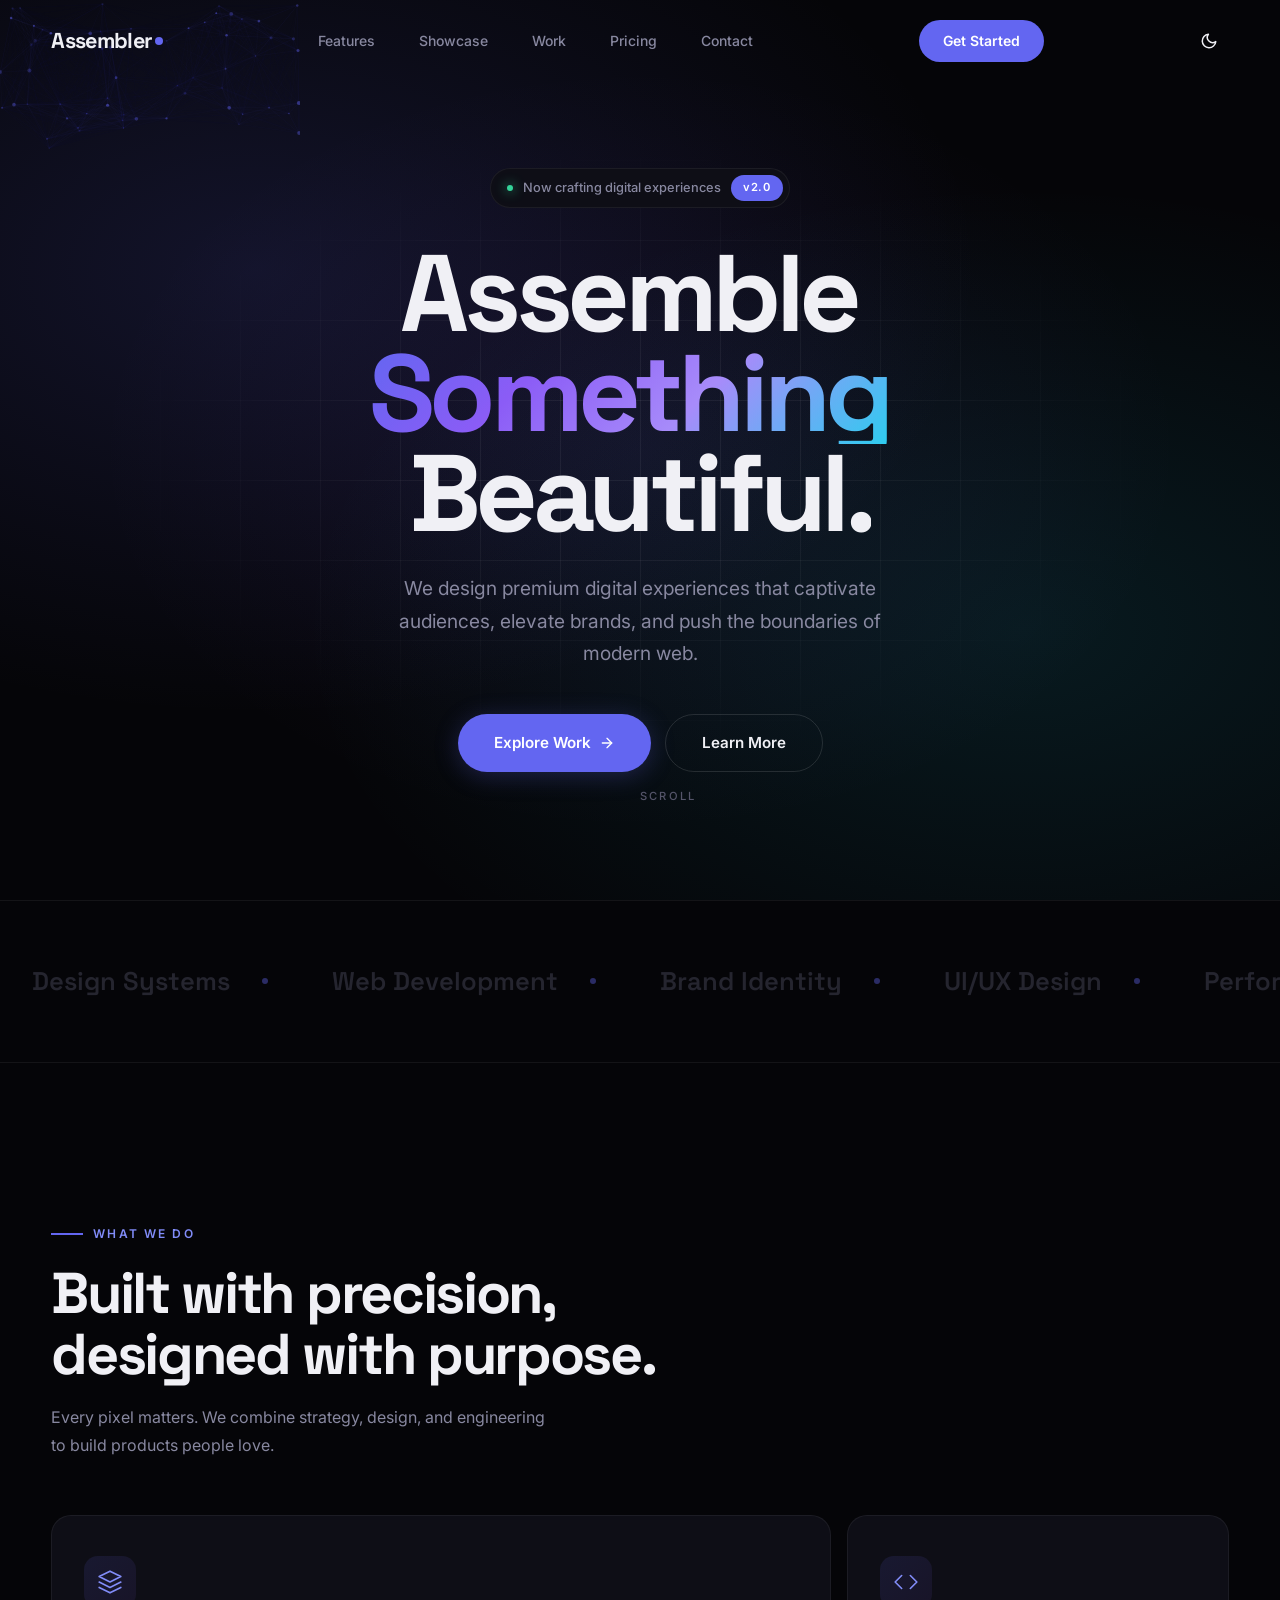
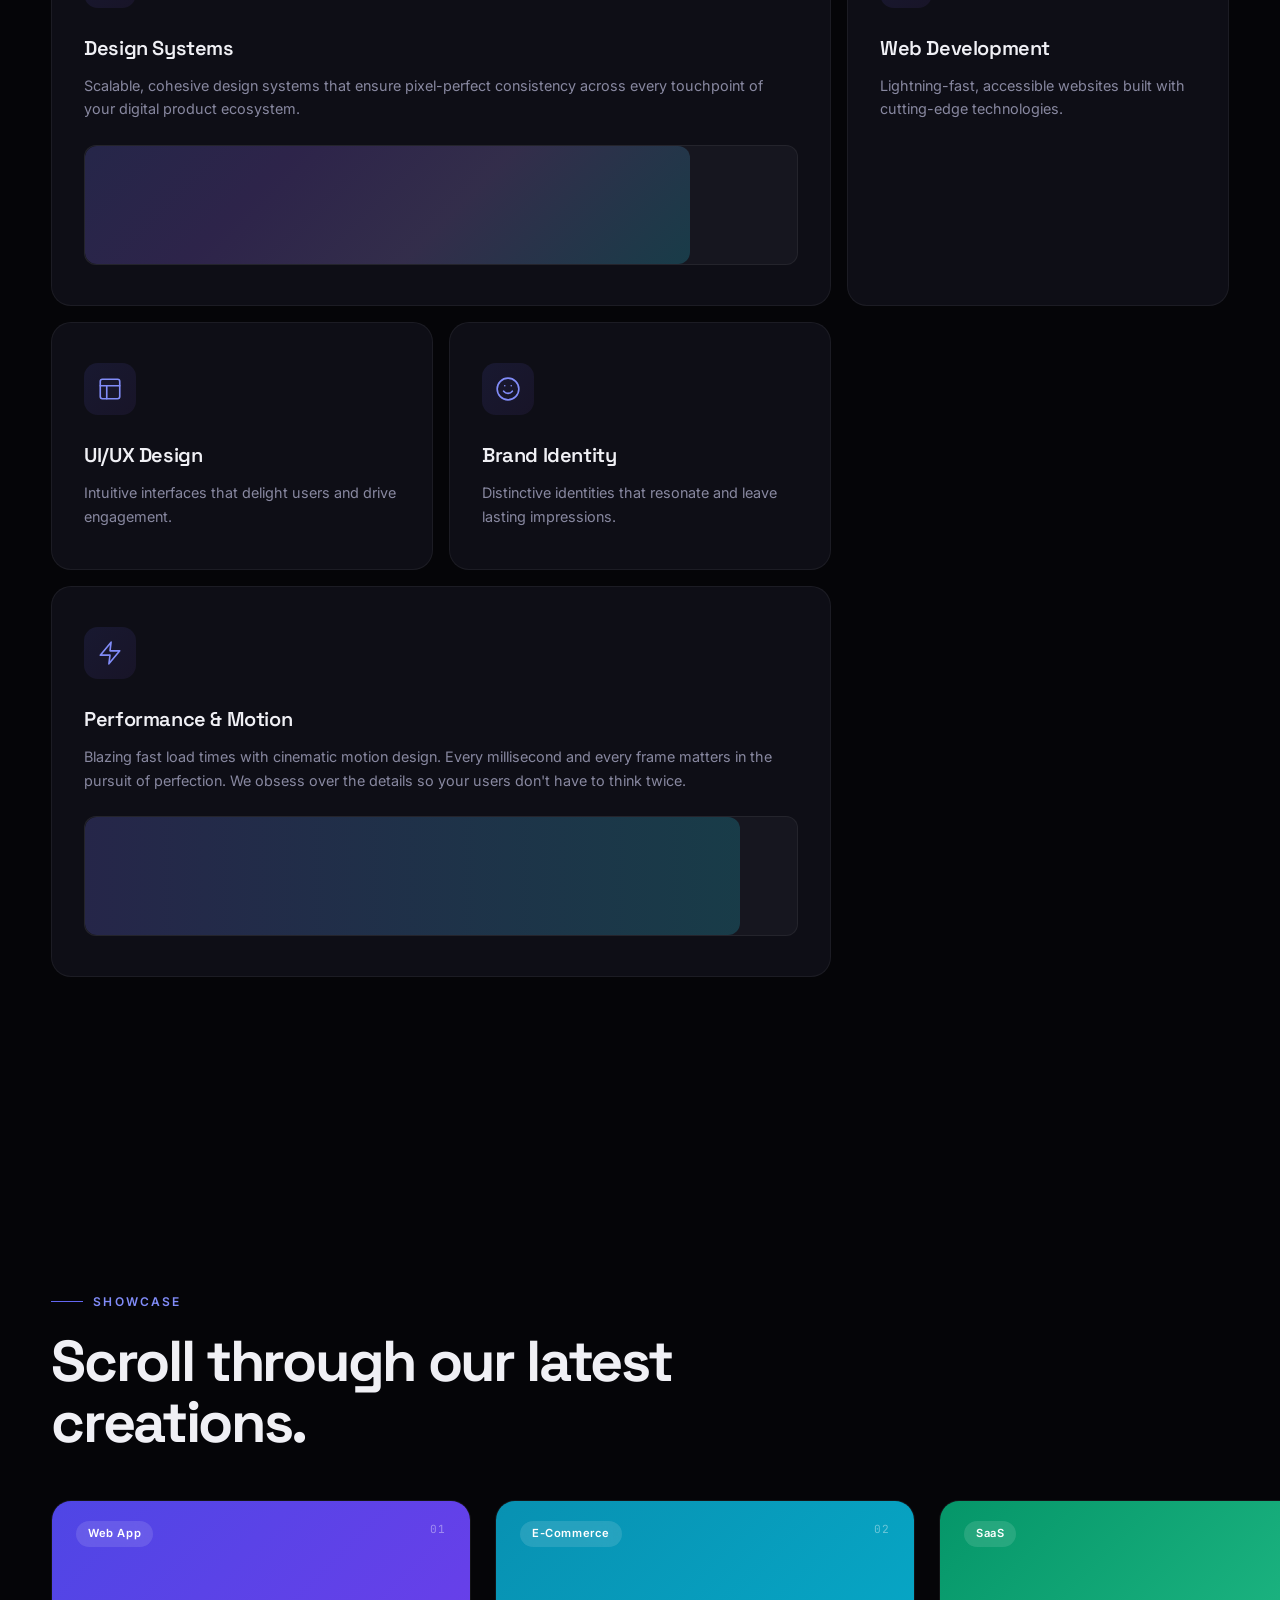
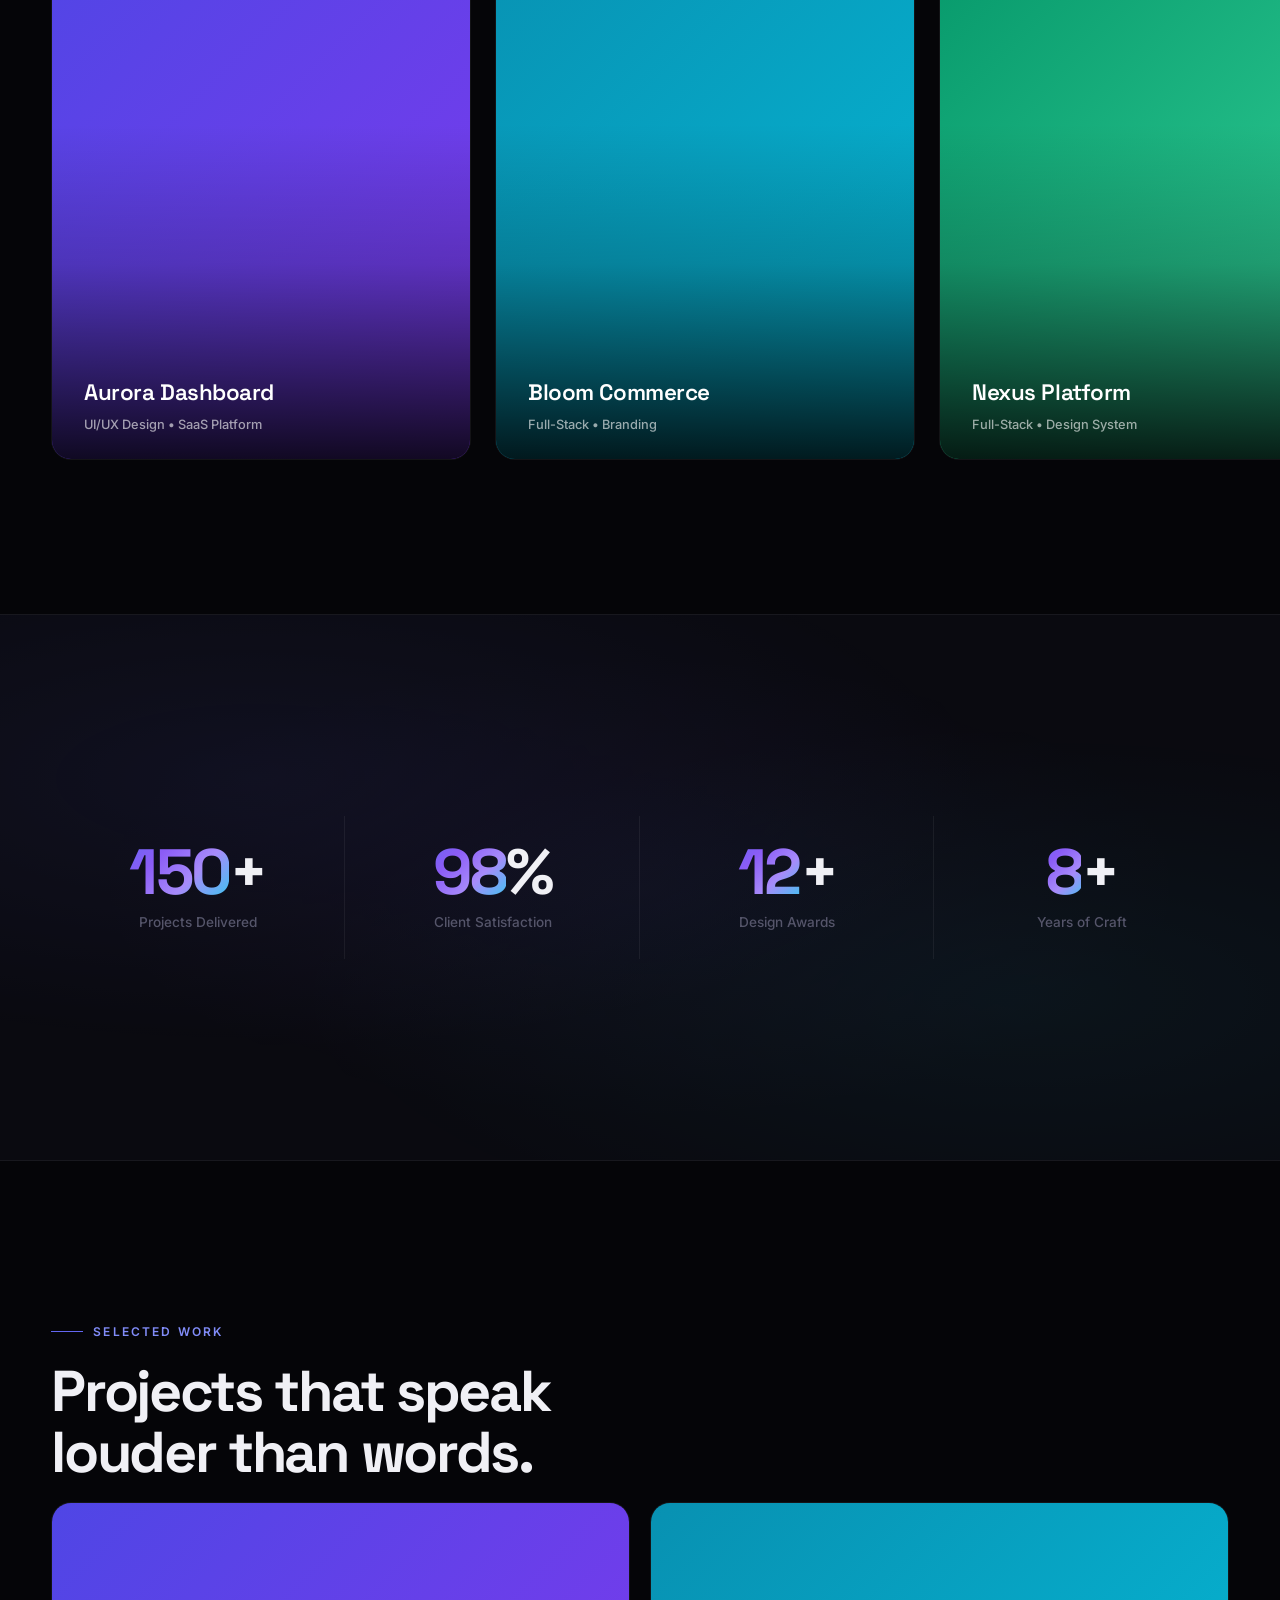
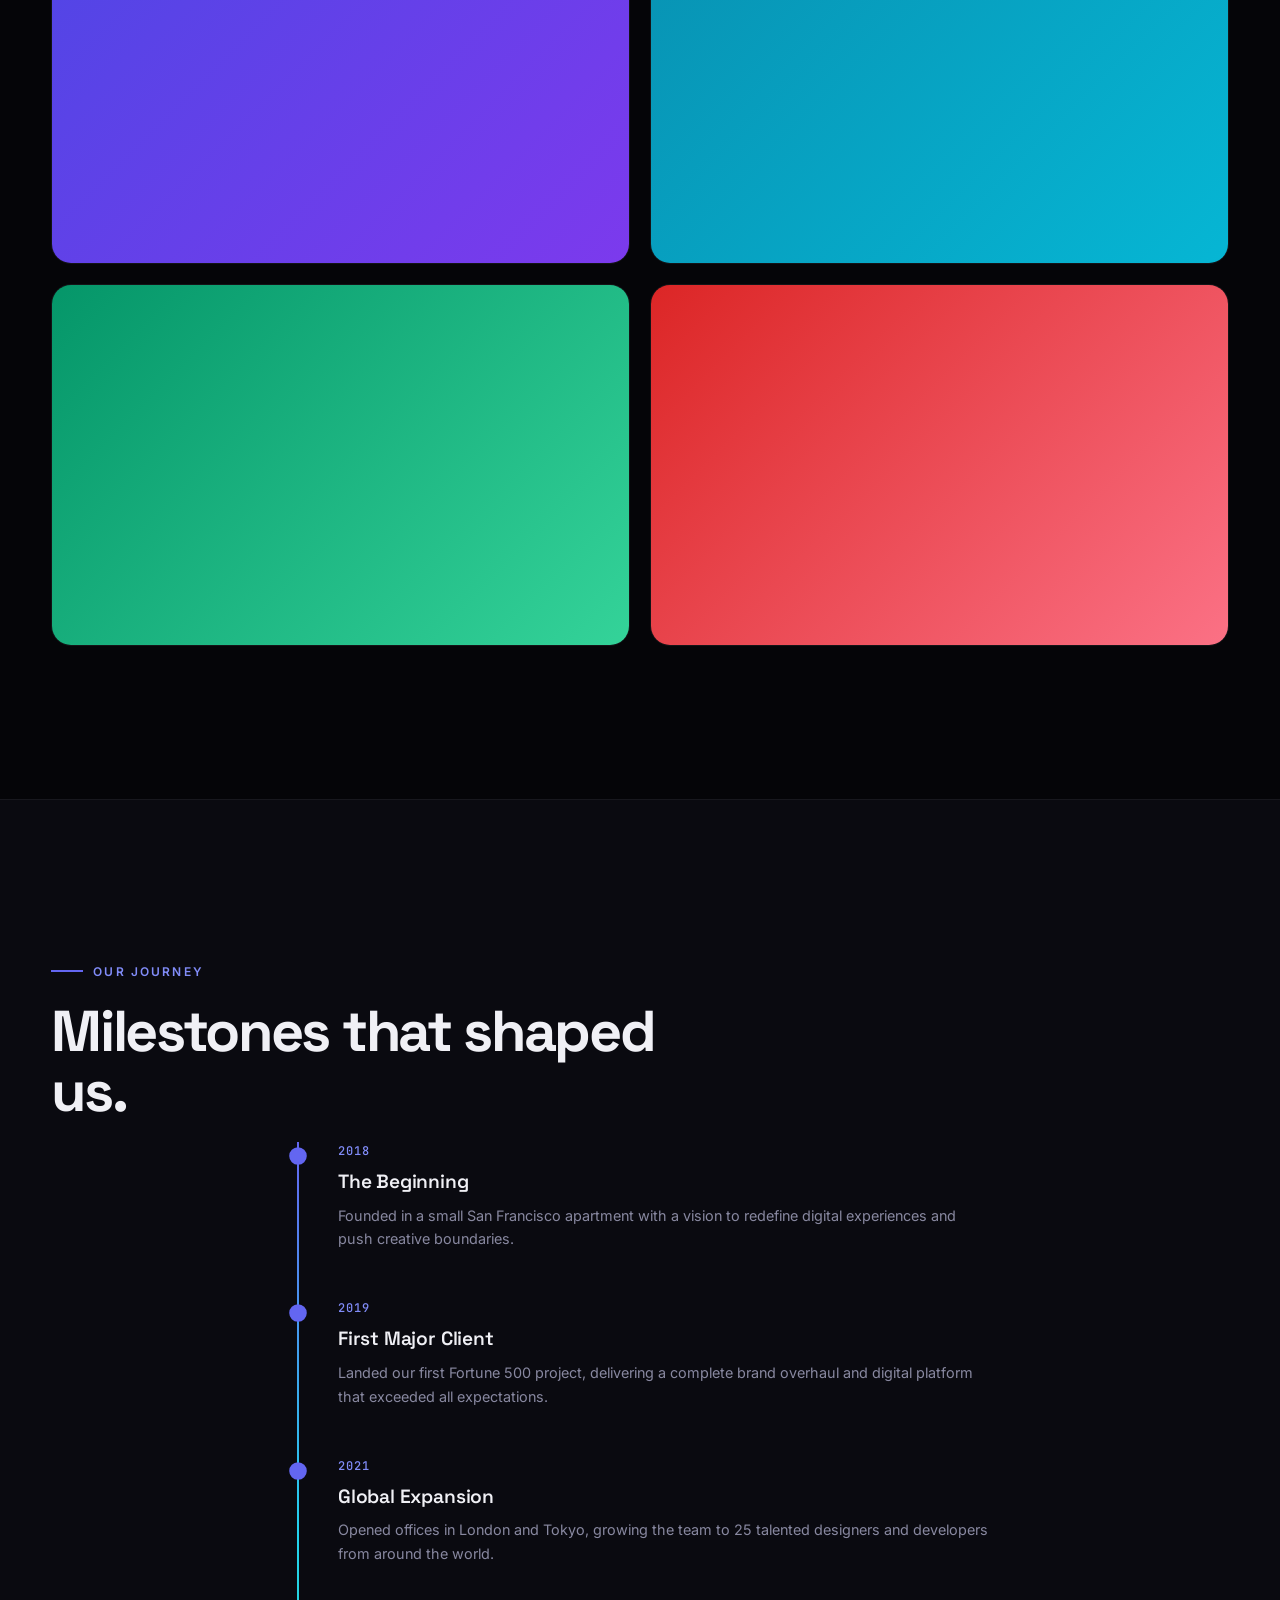
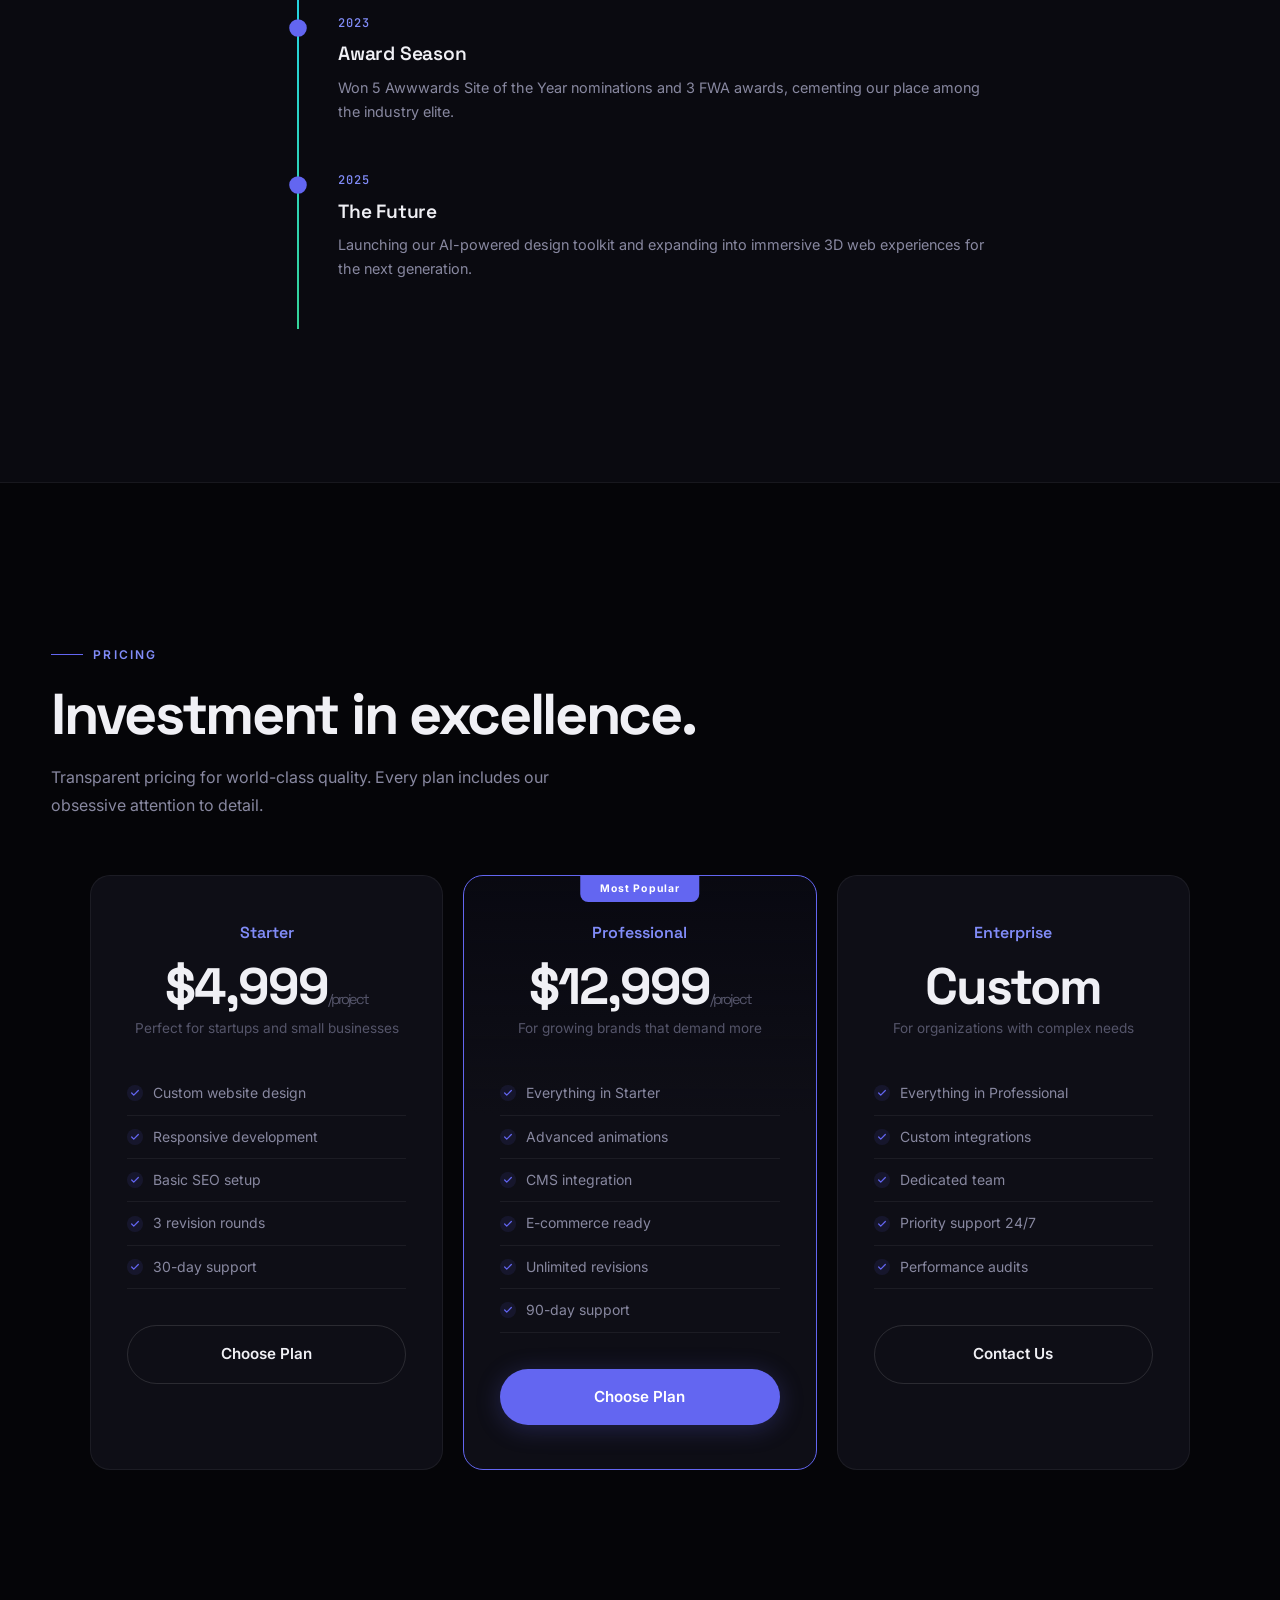
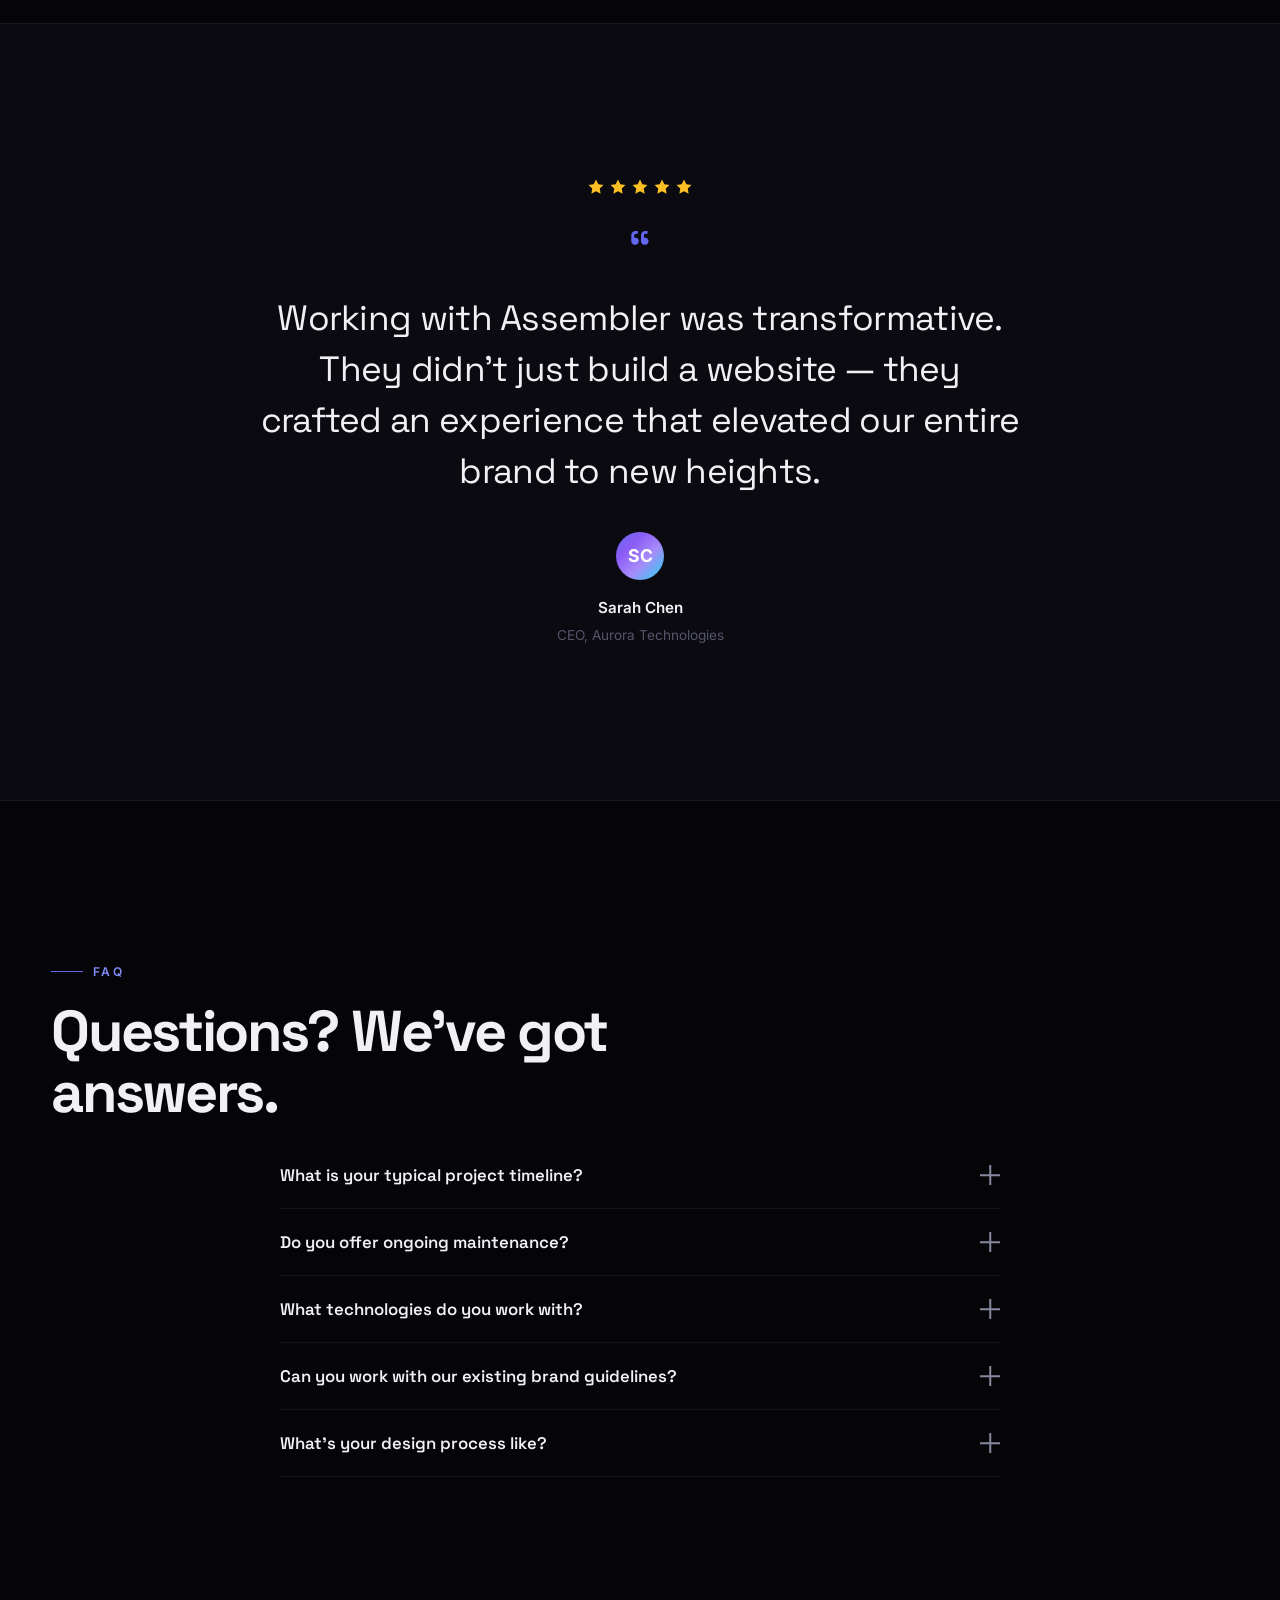
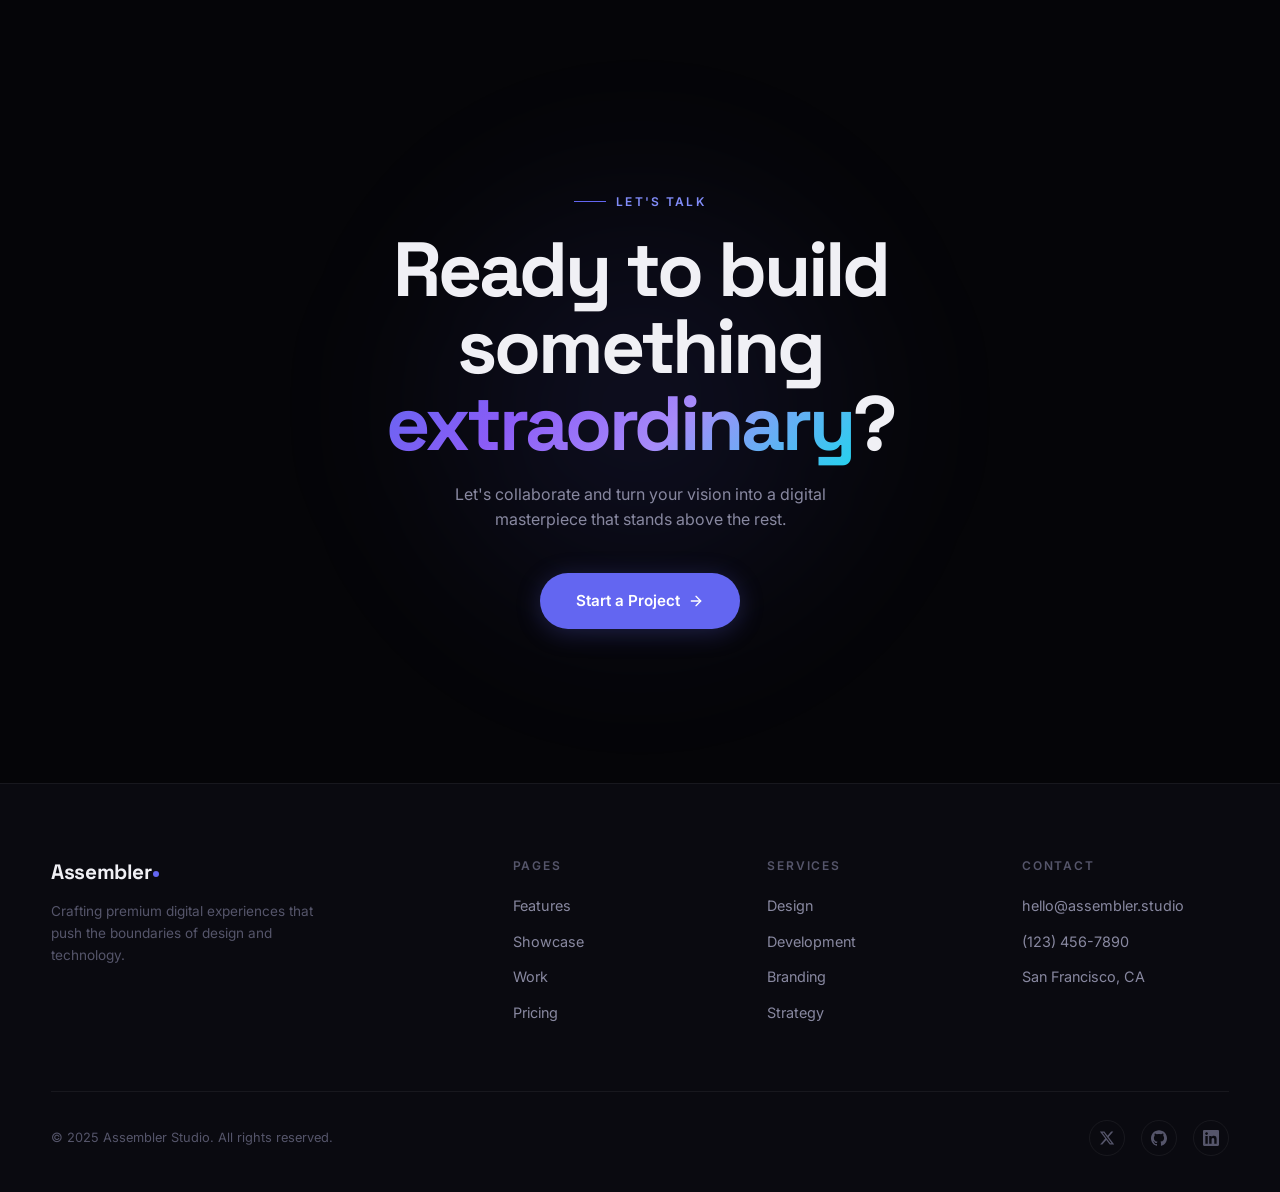
==== commit 80be3150: "fix: cursor animation stuck at logo corner - use GPU-accelerated transforms" ====
--- a/index.html
+++ b/index.html
@@ -67,12 +67,12 @@
 ::-webkit-scrollbar-thumb:hover{background:var(--text-muted)}
 
 /* ═══════════════════ CURSOR ═══════════════════ */
-.cursor{position:fixed;pointer-events:none;z-index:99999;mix-blend-mode:difference}
-.cursor-dot{width:6px;height:6px;background:#fff;border-radius:50%;transform:translate(-50%,-50%);transition:width .25s,height .25s,opacity .25s}
-.cursor-ring{width:36px;height:36px;border:1.5px solid rgba(255,255,255,.5);border-radius:50%;transform:translate(-50%,-50%);transition:width .4s var(--ease-out),height .4s var(--ease-out),border-color .3s,opacity .3s}
-.cursor.hover .cursor-ring{width:64px;height:64px;border-color:var(--accent-light)}
-.cursor.hover .cursor-dot{width:0;height:0;opacity:0}
-@media(max-width:1024px){.cursor{display:none}}
+.cursor-dot,.cursor-ring{position:fixed;top:0;left:0;pointer-events:none;z-index:99999;mix-blend-mode:difference;will-change:transform}
+.cursor-dot{width:6px;height:6px;background:#fff;border-radius:50%;transition:width .25s,height .25s,opacity .25s}
+.cursor-ring{width:36px;height:36px;border:1.5px solid rgba(255,255,255,.5);border-radius:50%;transition:width .4s var(--ease-out),height .4s var(--ease-out),border-color .3s,opacity .3s}
+.cursor-dot.hover{width:0;height:0;opacity:0}
+.cursor-ring.hover{width:64px;height:64px;border-color:var(--accent-light)}
+@media(max-width:1024px){.cursor-dot,.cursor-ring{display:none}}
 
 /* ═══════════════════ LOADER ═══════════════════ */
 .loader{position:fixed;inset:0;background:var(--bg);z-index:10000;display:flex;flex-direction:column;align-items:center;justify-content:center;gap:40px;transition:opacity 1s var(--ease-out),visibility 1s}
@@ -323,7 +323,7 @@
 <body>
 
 <div class="scroll-progress" id="scrollProgress"></div>
-<div class="cursor" id="cursor"><div class="cursor-ring" id="cursorRing"></div><div class="cursor-dot" id="cursorDot"></div></div>
+<div class="cursor-ring" id="cursorRing"></div><div class="cursor-dot" id="cursorDot"></div>
 
 <!-- LOADER -->
 <div class="loader" id="loader">
@@ -573,11 +573,16 @@
 
 /* ═══ CUSTOM CURSOR ═══ */
 (function(){
-  const cursor=document.getElementById('cursor'),dot=document.getElementById('cursorDot'),ring=document.getElementById('cursorRing');
-  let mx=0,my=0,rx=0,ry=0;
-  document.addEventListener('mousemove',e=>{mx=e.clientX;my=e.clientY;dot.style.left=mx+'px';dot.style.top=my+'px'});
-  (function anim(){rx+=(mx-rx)*.12;ry+=(my-ry)*.12;ring.style.left=rx+'px';ring.style.top=ry+'px';requestAnimationFrame(anim)})();
-  document.querySelectorAll('[data-hover]').forEach(el=>{el.addEventListener('mouseenter',()=>cursor.classList.add('hover'));el.addEventListener('mouseleave',()=>cursor.classList.remove('hover'))});
+  const dot=document.getElementById('cursorDot'),ring=document.getElementById('cursorRing');
+  let mx=-100,my=-100,rx=-100,ry=-100;
+  dot.style.transform='translate(-50%,-50%) translate(-100px,-100px)';
+  ring.style.transform='translate(-50%,-50%) translate(-100px,-100px)';
+  document.addEventListener('mousemove',e=>{mx=e.clientX;my=e.clientY},{passive:true});
+  (function anim(){rx+=(mx-rx)*.12;ry+=(my-ry)*.12;
+    dot.style.transform=`translate(-50%,-50%) translate(${mx}px,${my}px)`;
+    ring.style.transform=`translate(-50%,-50%) translate(${rx}px,${ry}px)`;
+    requestAnimationFrame(anim)})();
+  document.querySelectorAll('[data-hover]').forEach(el=>{el.addEventListener('mouseenter',()=>{ring.classList.add('hover');dot.classList.add('hover')});el.addEventListener('mouseleave',()=>{ring.classList.remove('hover');dot.classList.remove('hover')})});
 })();
 
 /* ═══ PARTICLES ═══ */
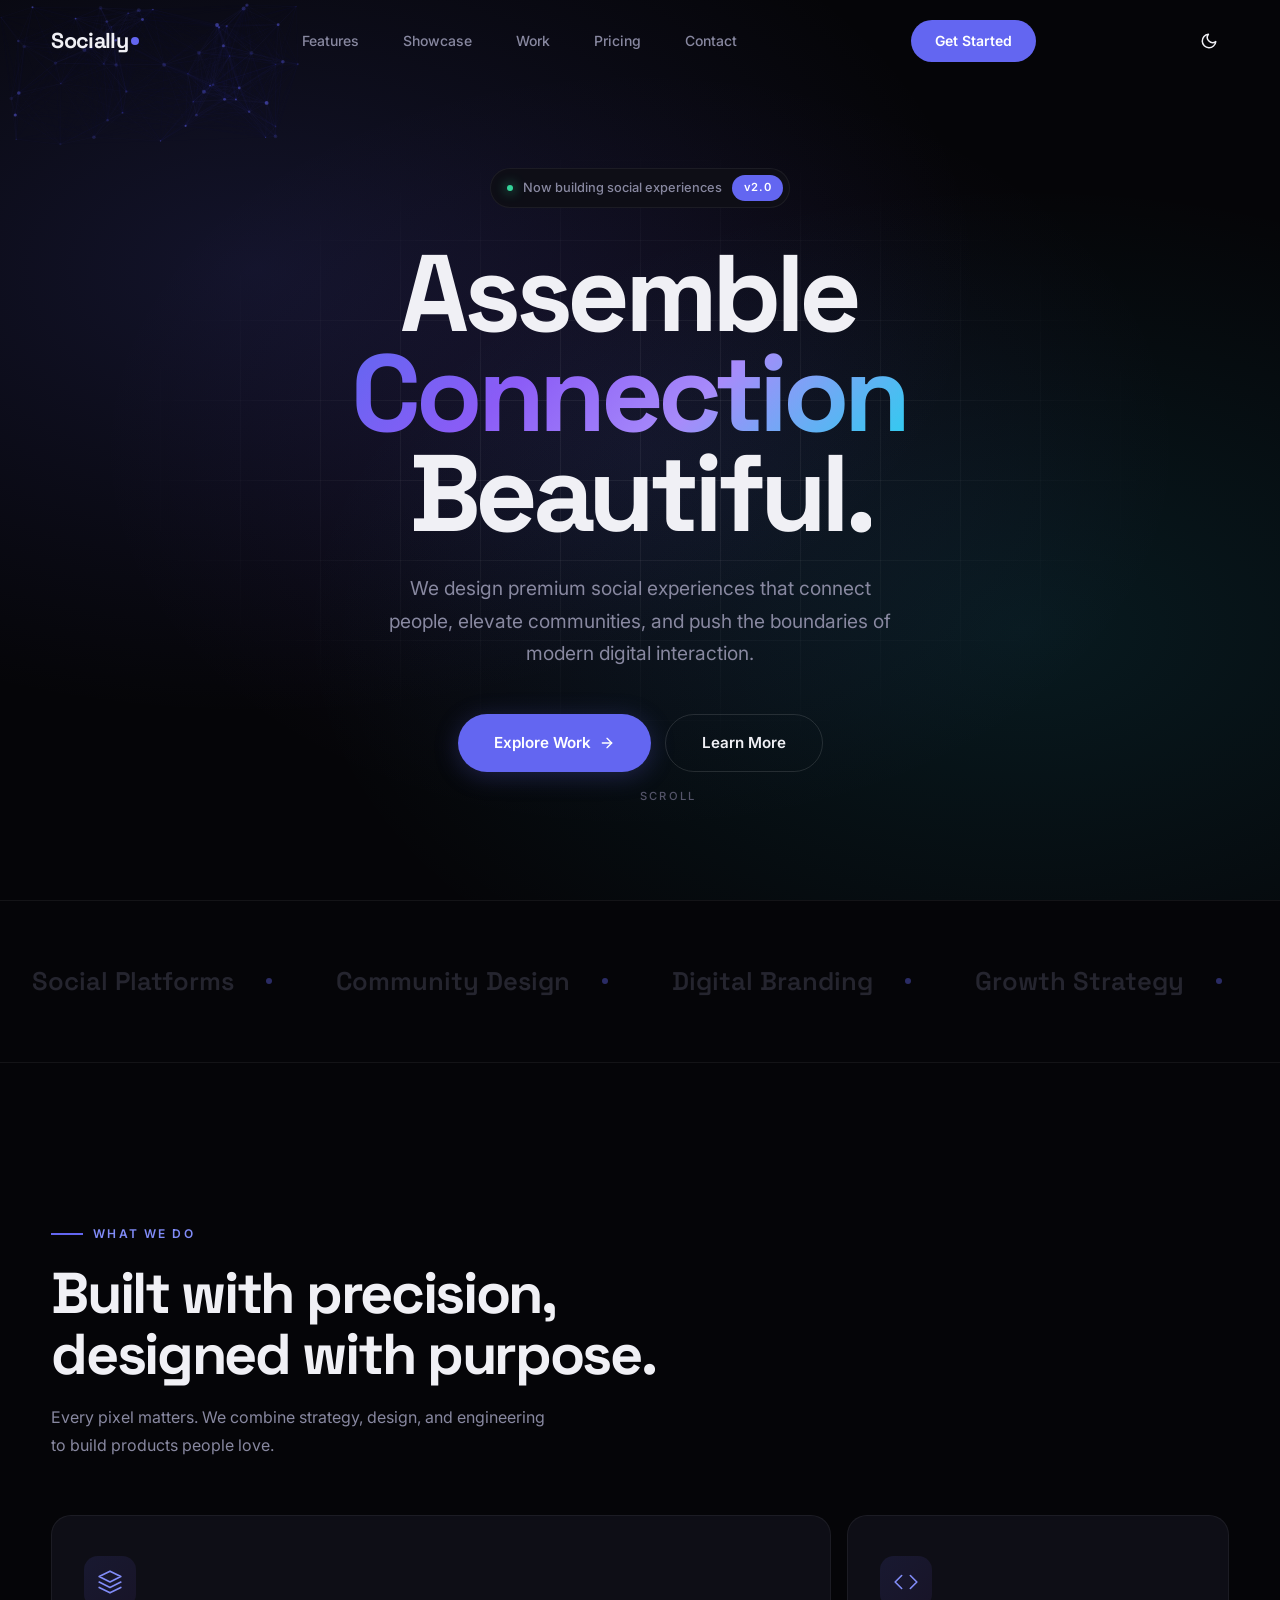
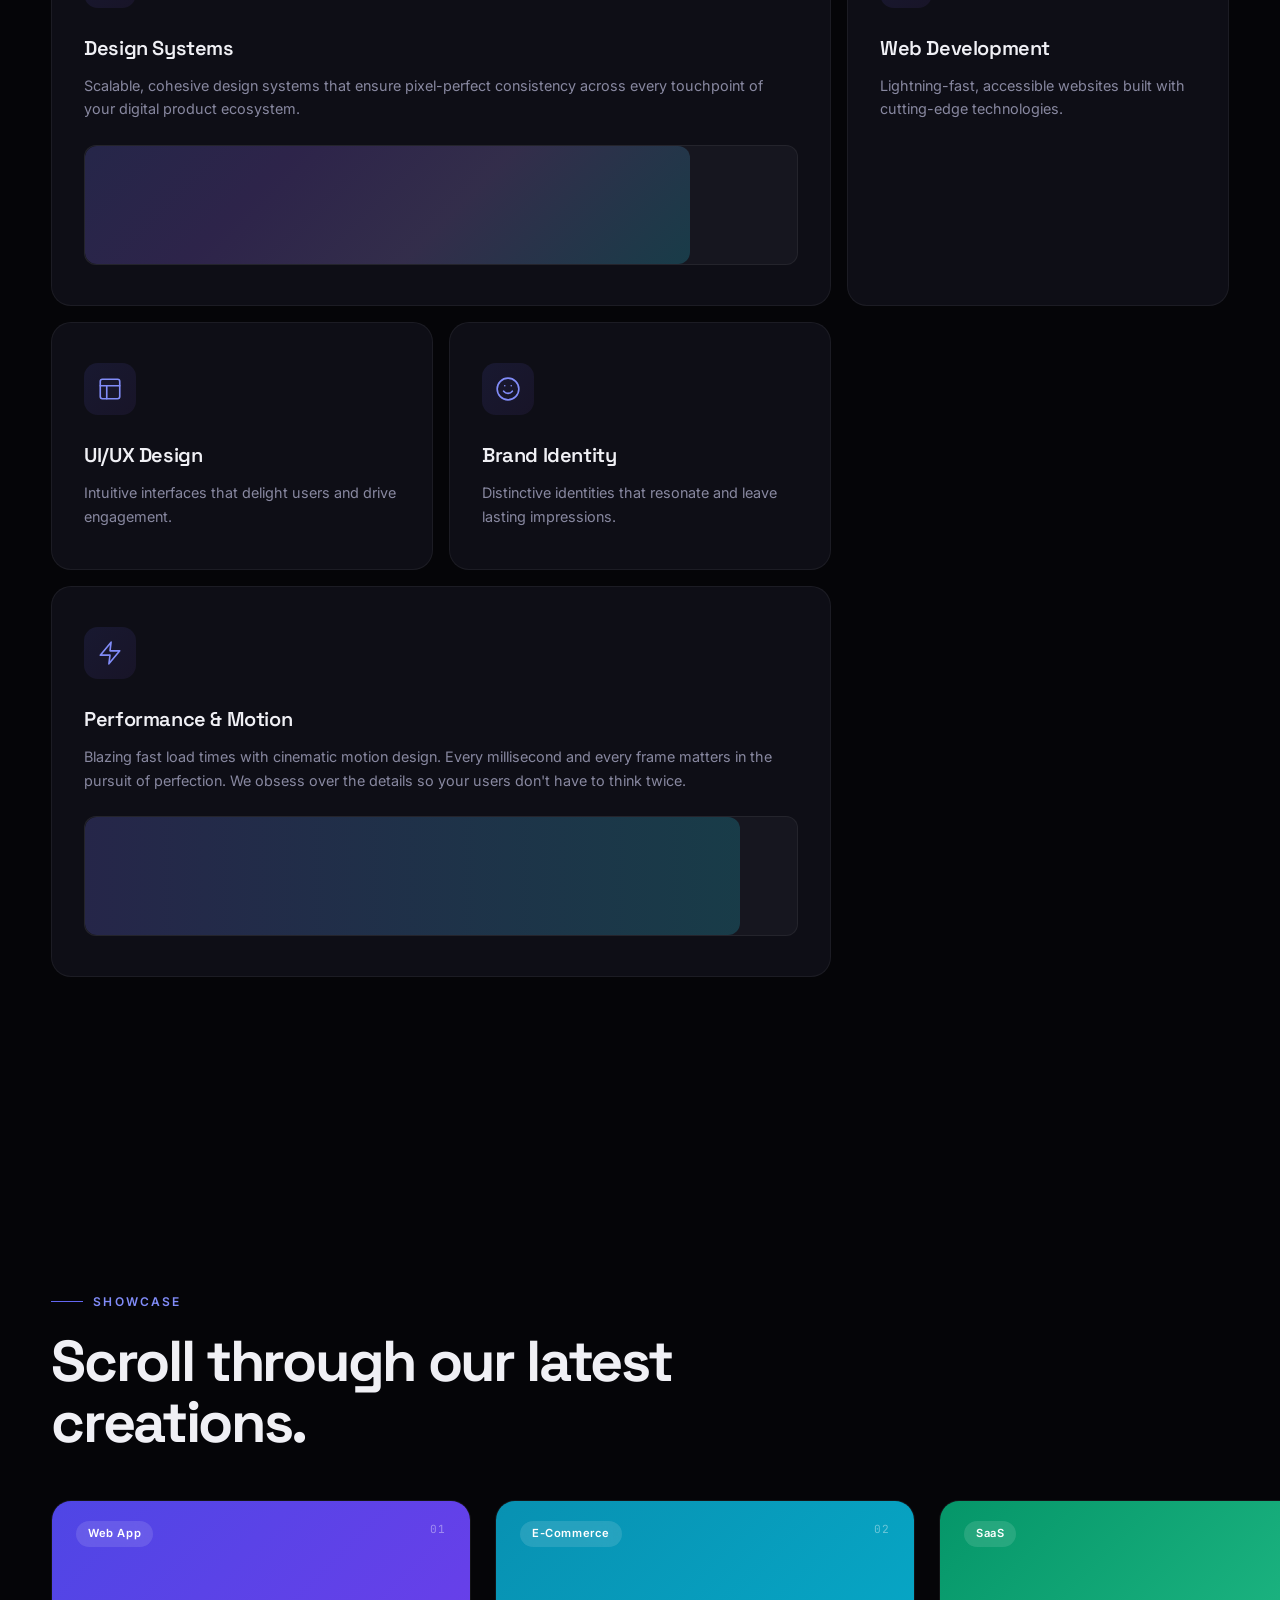
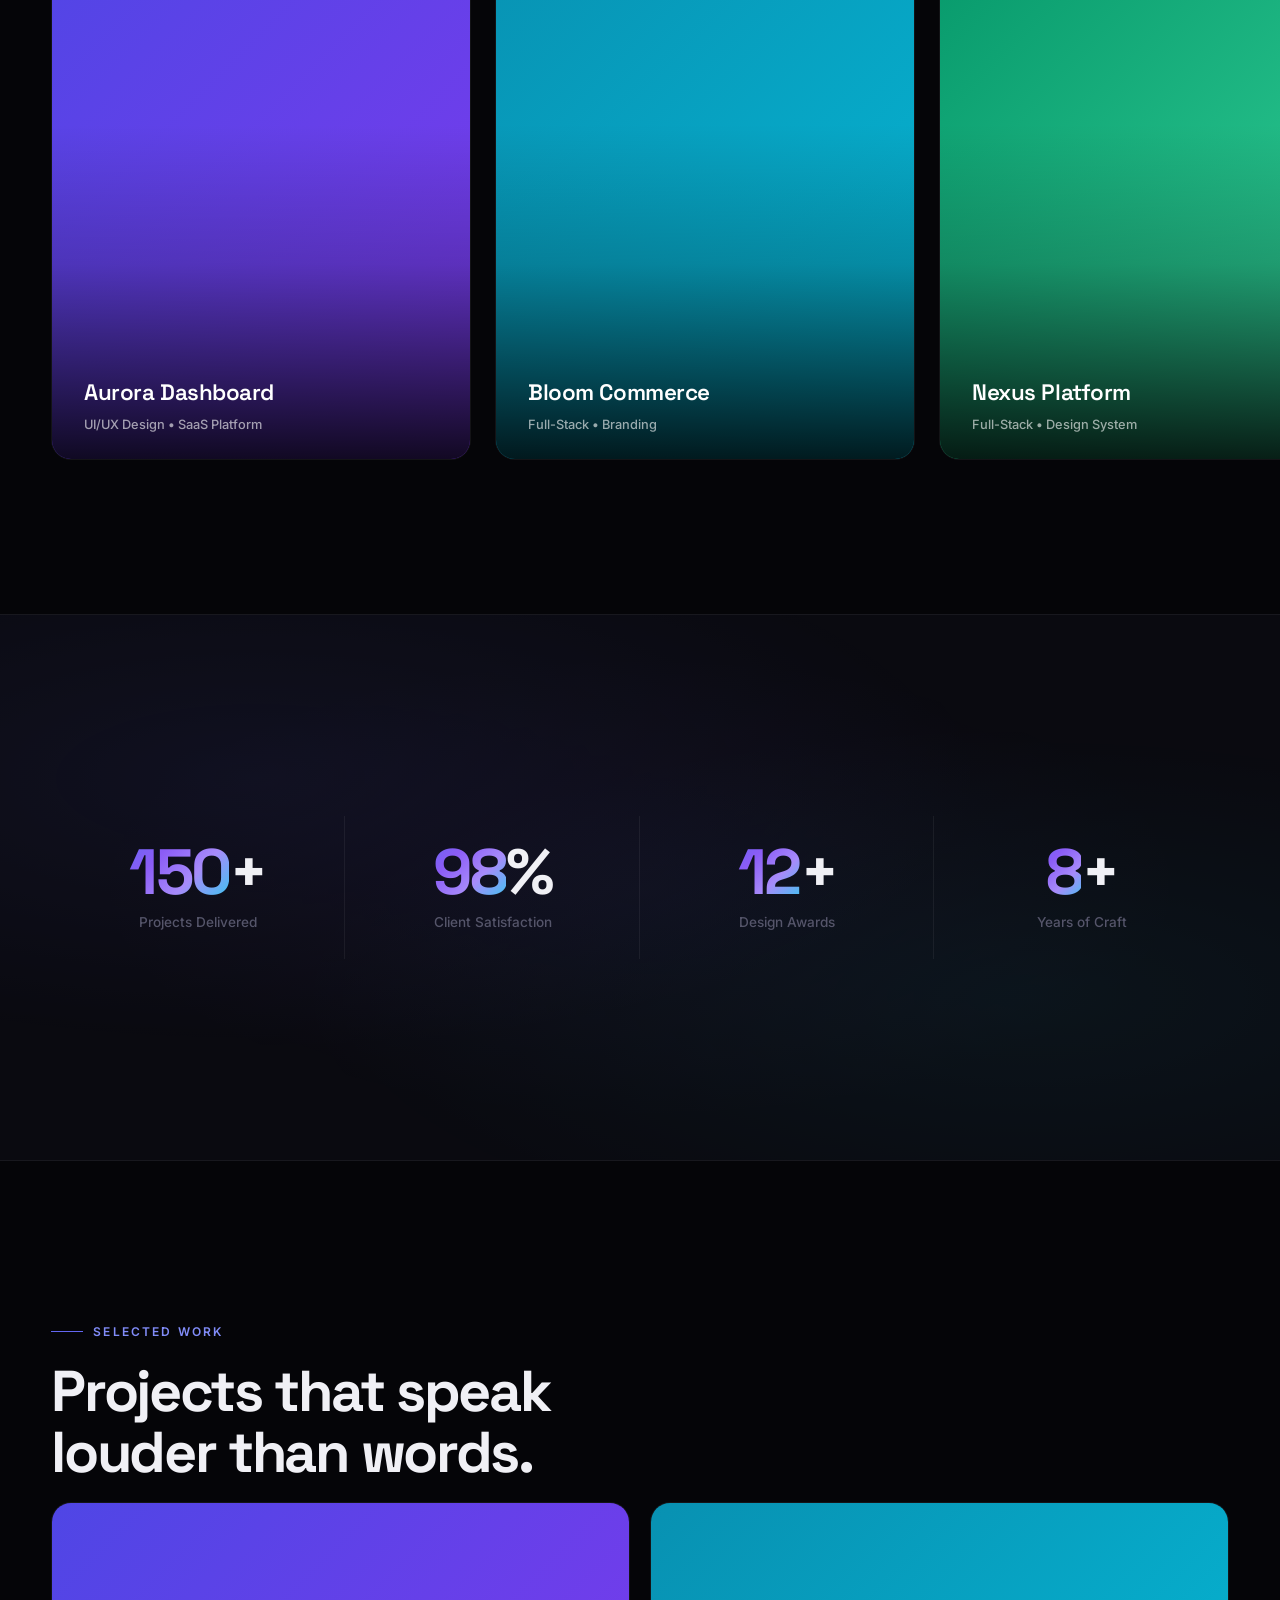
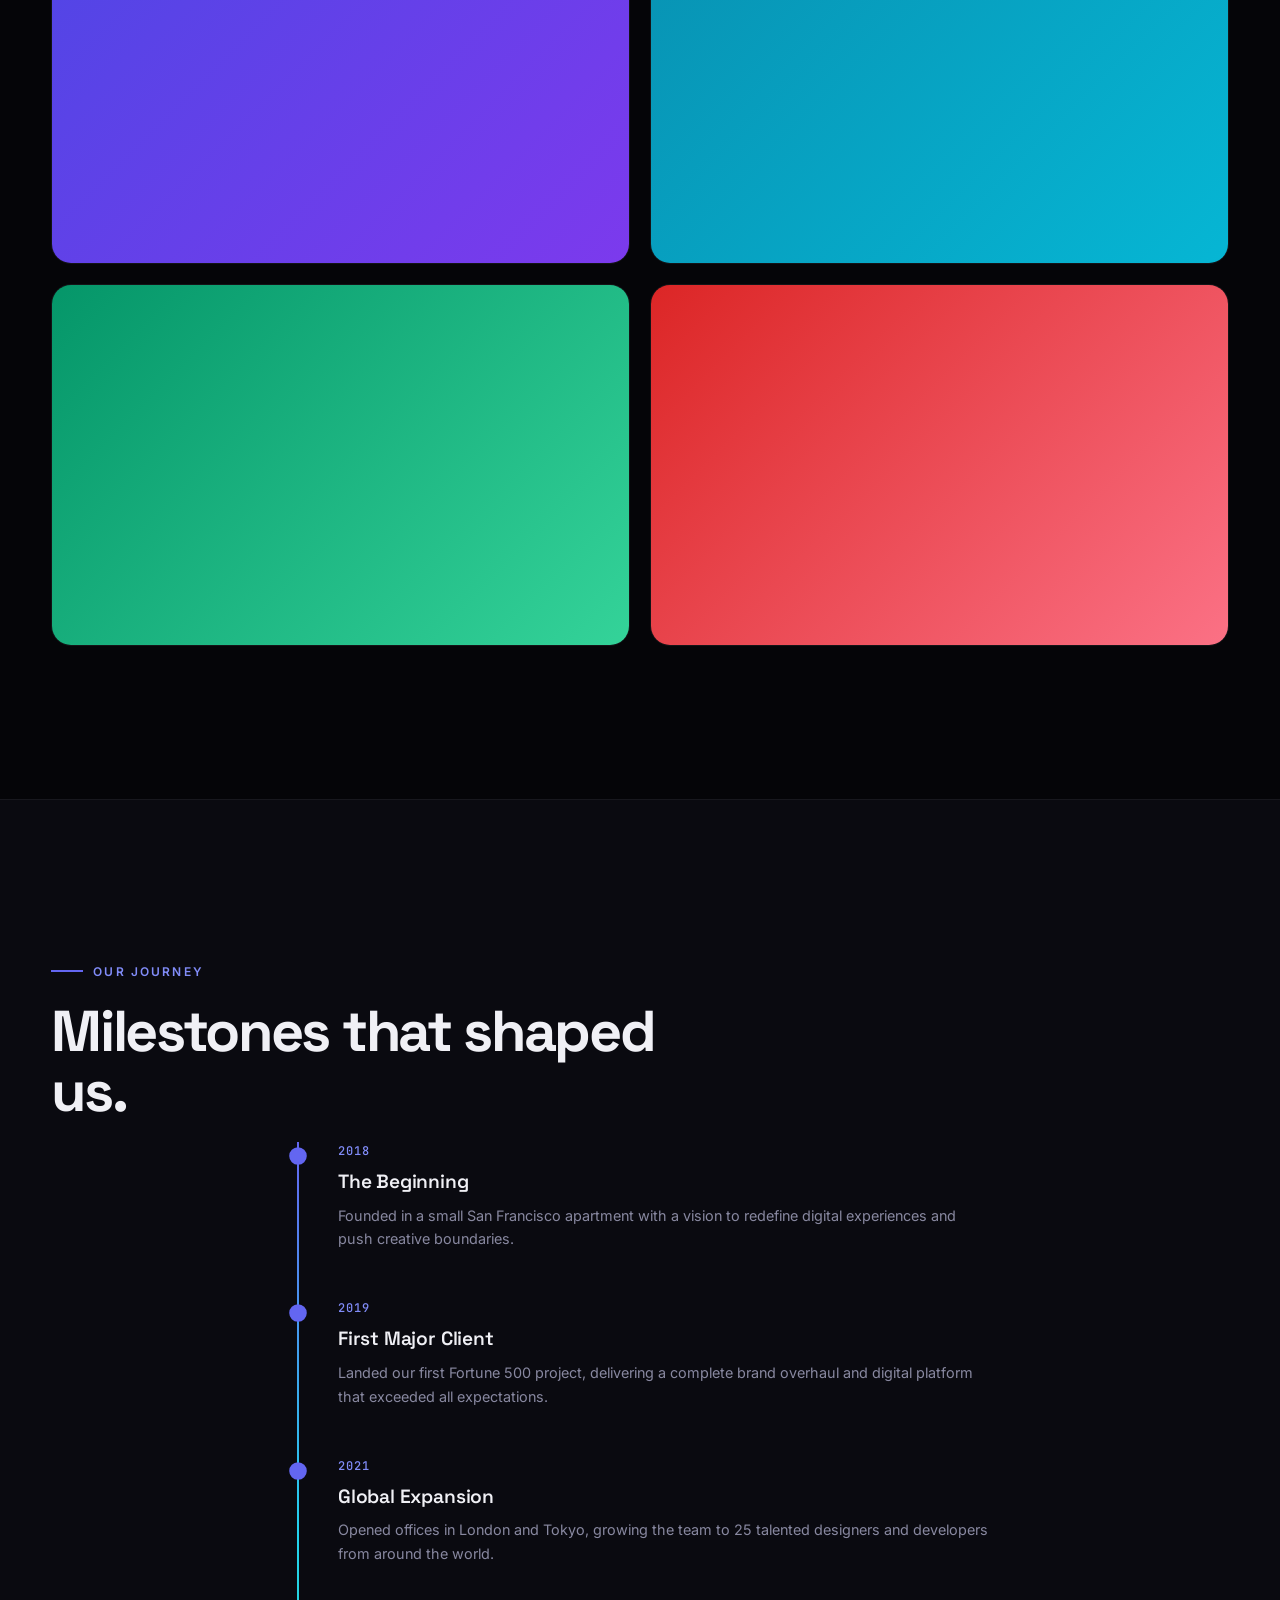
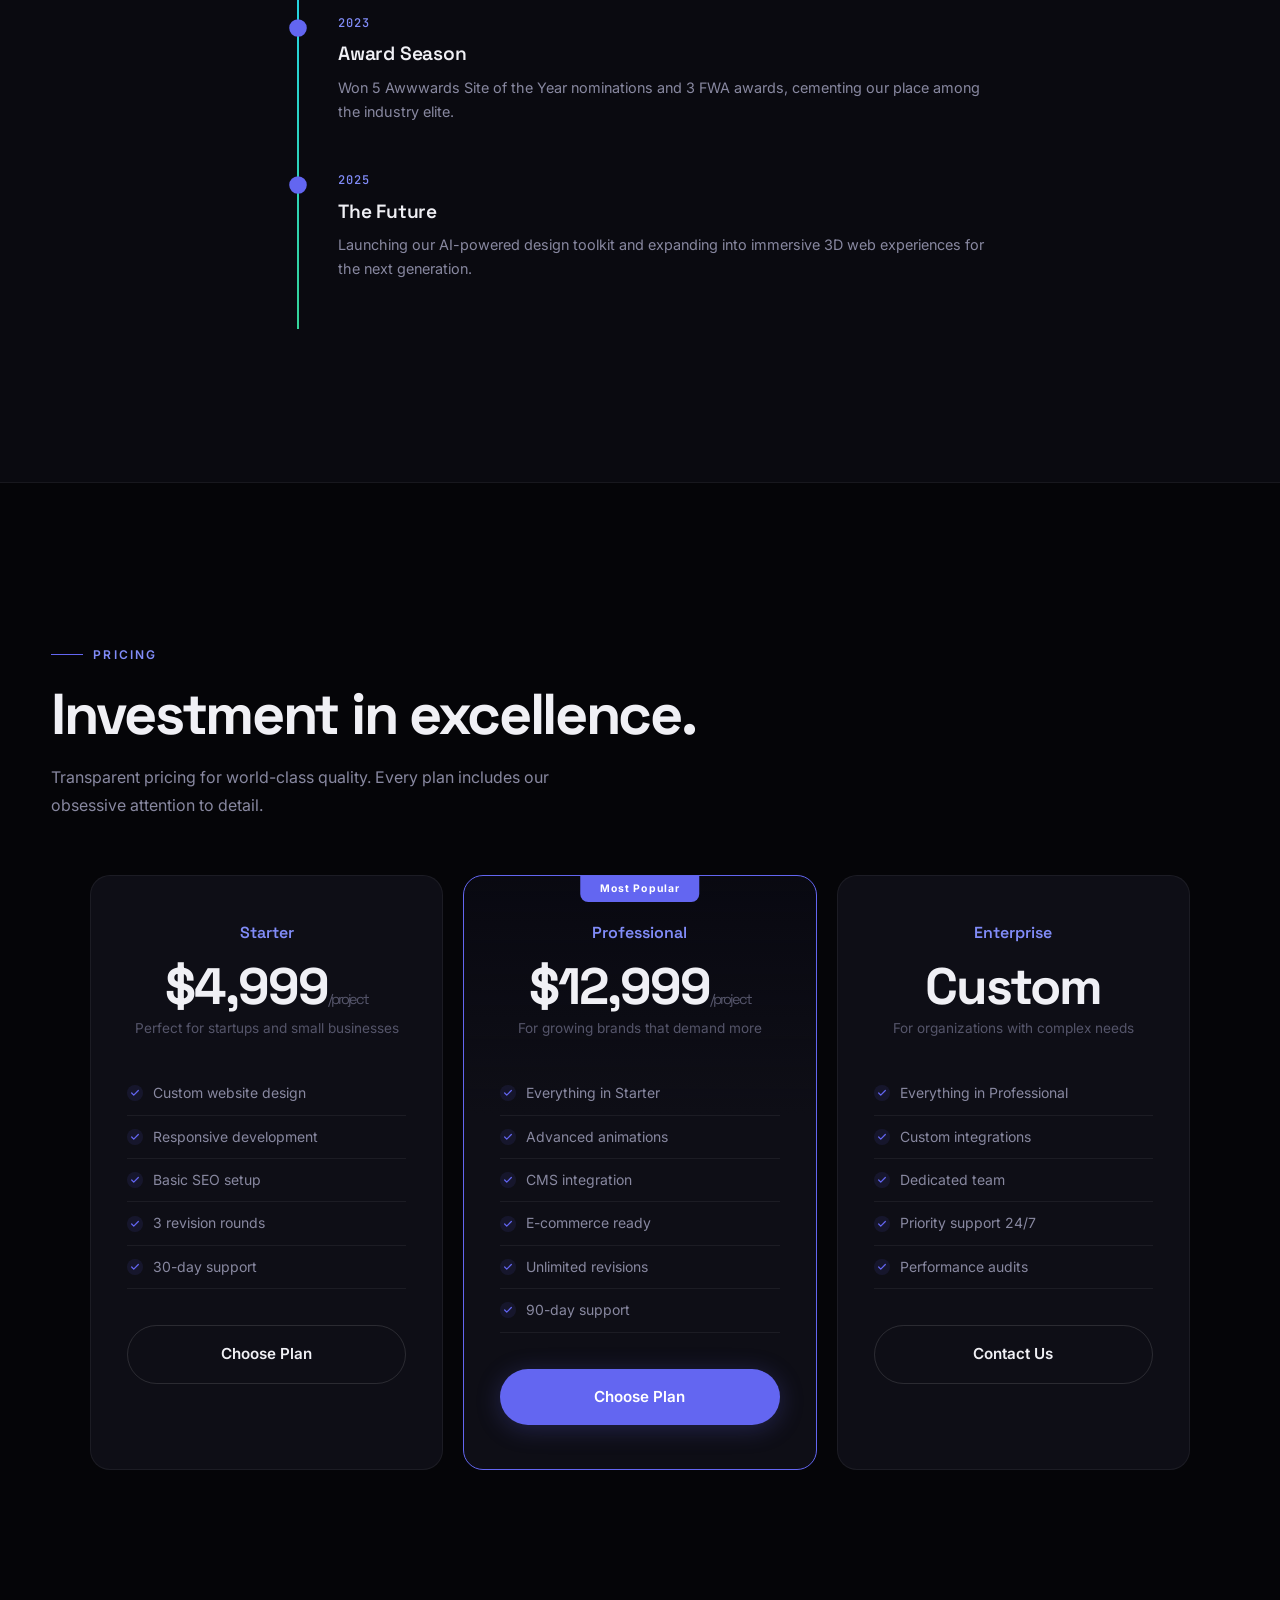
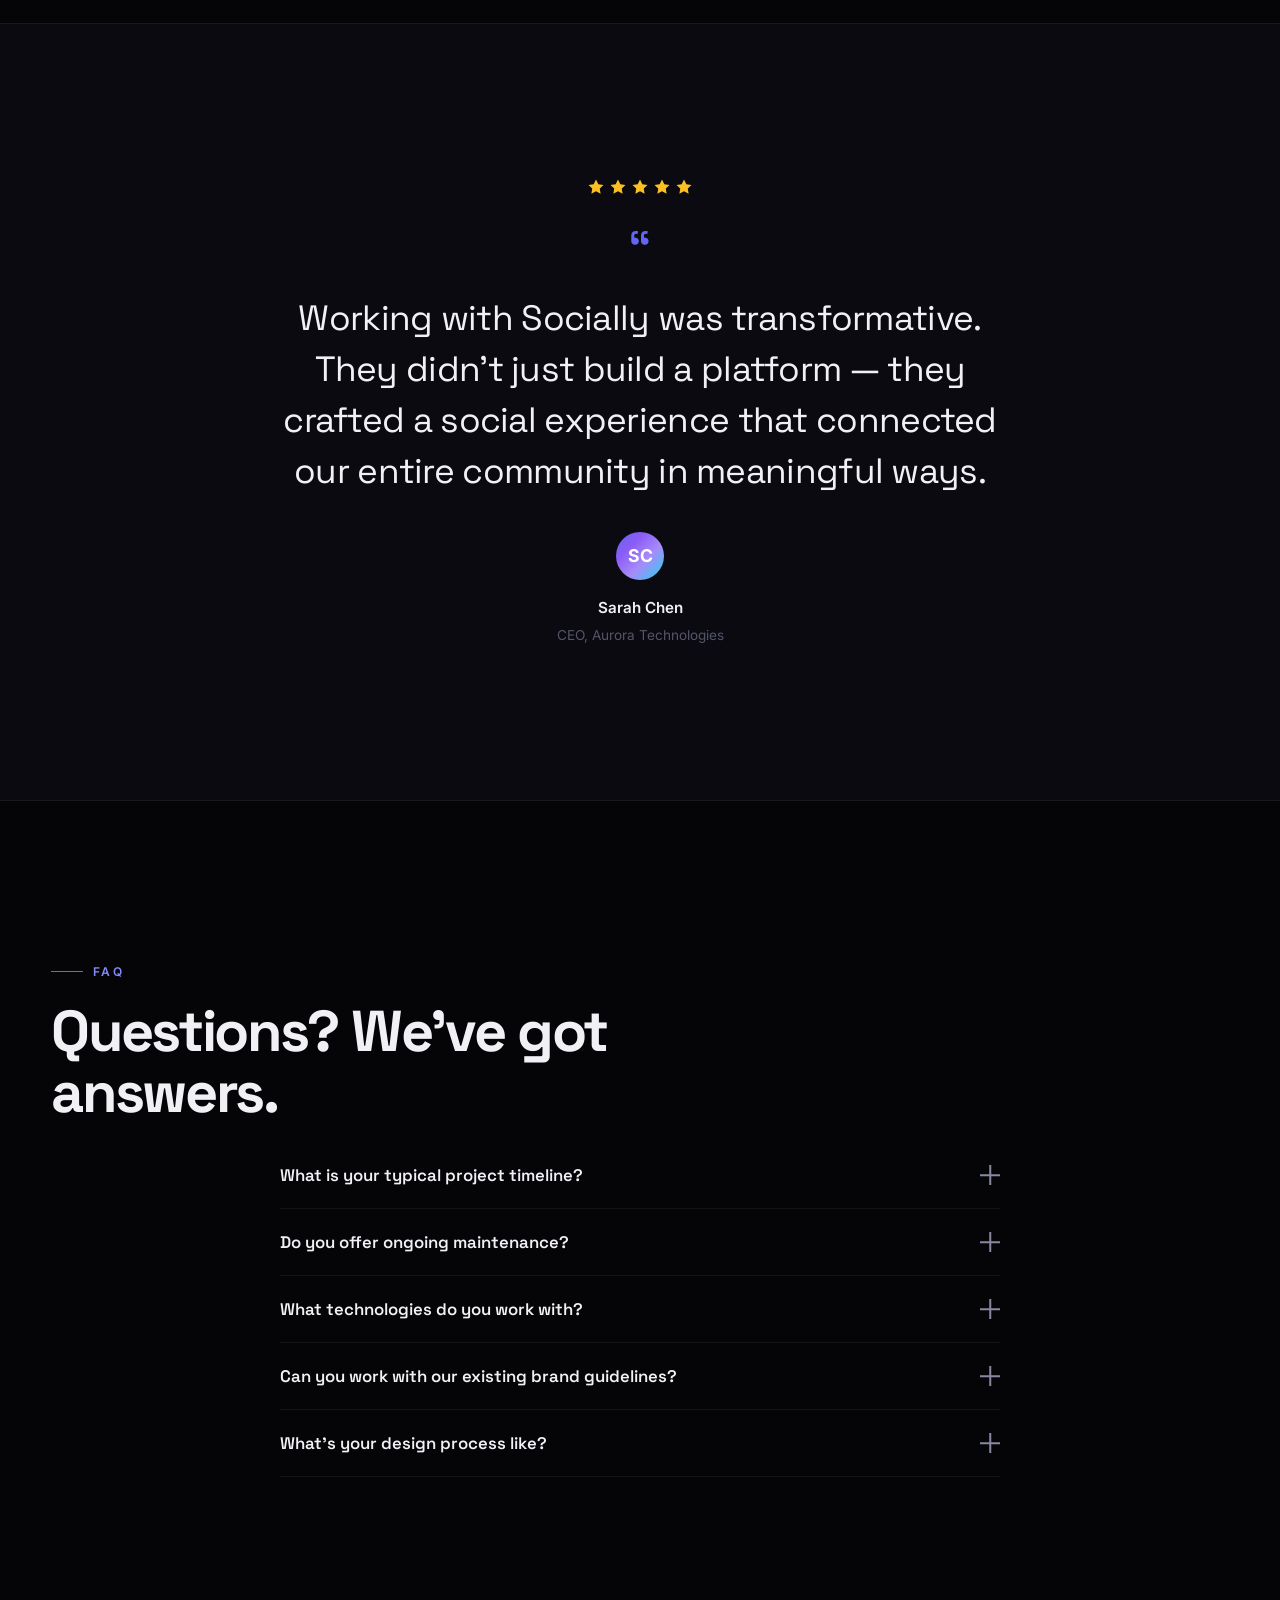
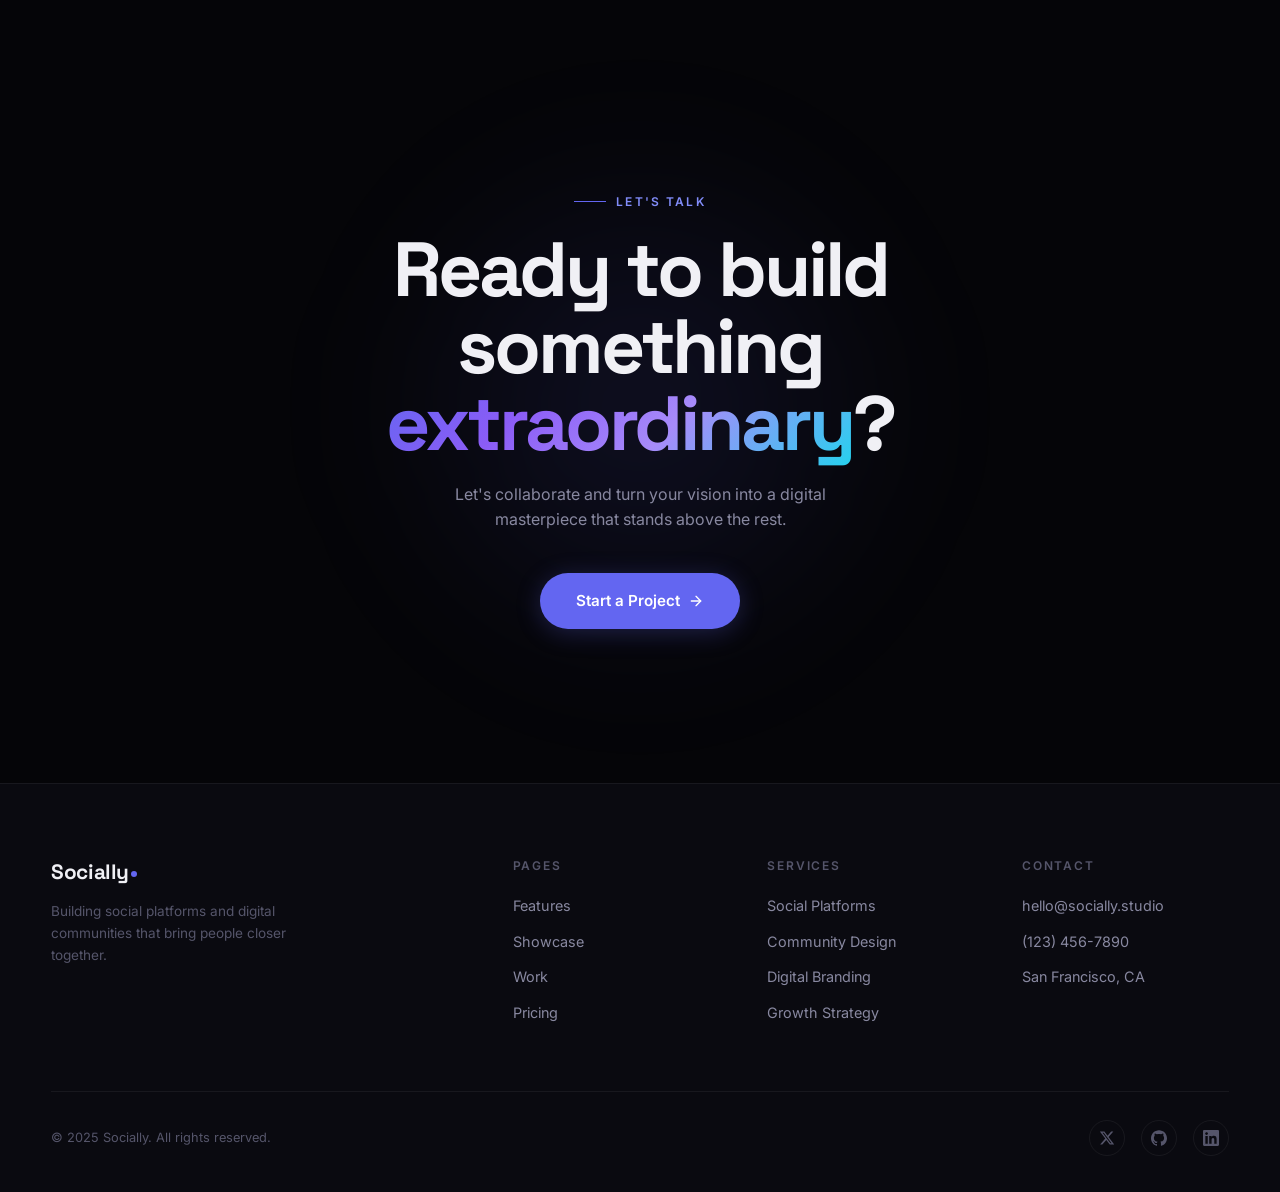
==== commit 0b432e3f: "rebrand: Assembler → Socially - update name, tagline, and all related fields" ====
--- a/index.html
+++ b/index.html
@@ -3,7 +3,7 @@
 <head>
 <meta charset="UTF-8">
 <meta name="viewport" content="width=device-width, initial-scale=1.0">
-<title>Assembler — Assemble Something Beautiful</title>
+<title>Socially — Connect Something Beautiful</title>
 <link rel="preconnect" href="https://fonts.googleapis.com">
 <link rel="preconnect" href="https://fonts.gstatic.com" crossorigin>
 <link href="https://fonts.googleapis.com/css2?family=Inter:wght@300;400;500;600;700;800;900&family=Space+Grotesk:wght@300;400;500;600;700&family=JetBrains+Mono:wght@400;500&display=swap" rel="stylesheet">
@@ -336,7 +336,7 @@
 
 <!-- NAV -->
 <nav class="nav" id="nav">
-  <a href="#" class="nav-logo" data-hover>Assembler<span class="dot"></span></a>
+  <a href="#" class="nav-logo" data-hover>Socially<span class="dot"></span></a>
   <div class="nav-menu">
     <a href="#features" class="nav-link" data-hover>Features</a>
     <a href="#showcase" class="nav-link" data-hover>Showcase</a>
@@ -366,13 +366,13 @@
   <div class="hero-grid-pattern"></div>
   <canvas id="heroCanvas"></canvas>
   <div class="hero-content">
-    <div class="hero-pill"><span class="hero-pill-dot"></span>Now crafting digital experiences<span class="hero-pill-tag">v2.0</span></div>
+    <div class="hero-pill"><span class="hero-pill-dot"></span>Now building social experiences<span class="hero-pill-tag">v2.0</span></div>
     <h1 class="hero-title">
       <span class="word"><span class="word-inner">Assemble&nbsp;</span></span>
-      <span class="word"><span class="word-inner hero-gradient">Something&nbsp;</span></span>
+      <span class="word"><span class="word-inner hero-gradient">Connection&nbsp;</span></span>
       <span class="word"><span class="word-inner">Beautiful.</span></span>
     </h1>
-    <p class="hero-sub">We design premium digital experiences that captivate audiences, elevate brands, and push the boundaries of modern web.</p>
+    <p class="hero-sub">We design premium social experiences that connect people, elevate communities, and push the boundaries of modern digital interaction.</p>
     <div class="hero-btns">
       <a href="#work" class="btn btn-fill" data-hover>Explore Work <svg viewBox="0 0 24 24" fill="none" stroke="currentColor" stroke-width="2" stroke-linecap="round" stroke-linejoin="round"><line x1="5" y1="12" x2="19" y2="12"/><polyline points="12 5 19 12 12 19"/></svg></a>
       <a href="#about" class="btn btn-ghost" data-hover>Learn More</a>
@@ -384,8 +384,8 @@
 <!-- MARQUEE -->
 <div class="marquee">
   <div class="marquee-track">
-    <span class="marquee-item">Design Systems</span><span class="marquee-item">Web Development</span><span class="marquee-item">Brand Identity</span><span class="marquee-item">UI/UX Design</span><span class="marquee-item">Performance</span><span class="marquee-item">3D & Motion</span>
-    <span class="marquee-item">Design Systems</span><span class="marquee-item">Web Development</span><span class="marquee-item">Brand Identity</span><span class="marquee-item">UI/UX Design</span><span class="marquee-item">Performance</span><span class="marquee-item">3D & Motion</span>
+    <span class="marquee-item">Social Platforms</span><span class="marquee-item">Community Design</span><span class="marquee-item">Digital Branding</span><span class="marquee-item">Growth Strategy</span><span class="marquee-item">User Experience</span><span class="marquee-item">Engagement</span>
+    <span class="marquee-item">Social Platforms</span><span class="marquee-item">Community Design</span><span class="marquee-item">Digital Branding</span><span class="marquee-item">Growth Strategy</span><span class="marquee-item">User Experience</span><span class="marquee-item">Engagement</span>
   </div>
 </div>
 
@@ -511,7 +511,7 @@
 <section class="testimonial sec">
   <div class="testi-card reveal">
     <div class="testi-stars"><svg width="18" height="18" viewBox="0 0 24 24" fill="currentColor"><polygon points="12 2 15.09 8.26 22 9.27 17 14.14 18.18 21.02 12 17.77 5.82 21.02 7 14.14 2 9.27 8.91 8.26 12 2"/></svg><svg width="18" height="18" viewBox="0 0 24 24" fill="currentColor"><polygon points="12 2 15.09 8.26 22 9.27 17 14.14 18.18 21.02 12 17.77 5.82 21.02 7 14.14 2 9.27 8.91 8.26 12 2"/></svg><svg width="18" height="18" viewBox="0 0 24 24" fill="currentColor"><polygon points="12 2 15.09 8.26 22 9.27 17 14.14 18.18 21.02 12 17.77 5.82 21.02 7 14.14 2 9.27 8.91 8.26 12 2"/></svg><svg width="18" height="18" viewBox="0 0 24 24" fill="currentColor"><polygon points="12 2 15.09 8.26 22 9.27 17 14.14 18.18 21.02 12 17.77 5.82 21.02 7 14.14 2 9.27 8.91 8.26 12 2"/></svg><svg width="18" height="18" viewBox="0 0 24 24" fill="currentColor"><polygon points="12 2 15.09 8.26 22 9.27 17 14.14 18.18 21.02 12 17.77 5.82 21.02 7 14.14 2 9.27 8.91 8.26 12 2"/></svg></div>
-    <p class="testi-quote">Working with Assembler was transformative. They didn't just build a website — they crafted an experience that elevated our entire brand to new heights.</p>
+    <p class="testi-quote">Working with Socially was transformative. They didn't just build a platform — they crafted a social experience that connected our entire community in meaningful ways.</p>
     <div class="testi-avatar">SC</div>
     <p class="testi-author">Sarah Chen</p>
     <p class="testi-role">CEO, Aurora Technologies</p>
@@ -539,20 +539,20 @@
     <div class="sec-label" style="justify-content:center">Let's Talk</div>
     <h2 class="cta-title">Ready to build something <span class="hero-gradient">extraordinary</span>?</h2>
     <p class="cta-desc">Let's collaborate and turn your vision into a digital masterpiece that stands above the rest.</p>
-    <div style="position:relative;z-index:1"><a href="mailto:hello@assembler.studio" class="btn btn-fill" data-hover>Start a Project <svg viewBox="0 0 24 24" fill="none" stroke="currentColor" stroke-width="2" stroke-linecap="round" stroke-linejoin="round"><line x1="5" y1="12" x2="19" y2="12"/><polyline points="12 5 19 12 12 19"/></svg></a></div>
+    <div style="position:relative;z-index:1"><a href="mailto:hello@socially.studio" class="btn btn-fill" data-hover>Start a Project <svg viewBox="0 0 24 24" fill="none" stroke="currentColor" stroke-width="2" stroke-linecap="round" stroke-linejoin="round"><line x1="5" y1="12" x2="19" y2="12"/><polyline points="12 5 19 12 12 19"/></svg></a></div>
   </div>
 </section>
 
 <!-- FOOTER -->
 <footer class="footer">
   <div class="footer-grid">
-    <div><div class="footer-brand">Assembler<span class="dot" style="display:inline-block;width:6px;height:6px;border-radius:50%;background:var(--accent);margin-left:2px;vertical-align:middle"></span></div><p class="footer-brand-desc">Crafting premium digital experiences that push the boundaries of design and technology.</p></div>
+    <div><div class="footer-brand">Socially<span class="dot" style="display:inline-block;width:6px;height:6px;border-radius:50%;background:var(--accent);margin-left:2px;vertical-align:middle"></span></div><p class="footer-brand-desc">Building social platforms and digital communities that bring people closer together.</p></div>
     <div class="footer-col"><h4>Pages</h4><ul><li><a href="#features" data-hover>Features</a></li><li><a href="#showcase" data-hover>Showcase</a></li><li><a href="#work" data-hover>Work</a></li><li><a href="#pricing" data-hover>Pricing</a></li></ul></div>
-    <div class="footer-col"><h4>Services</h4><ul><li><a href="#" data-hover>Design</a></li><li><a href="#" data-hover>Development</a></li><li><a href="#" data-hover>Branding</a></li><li><a href="#" data-hover>Strategy</a></li></ul></div>
-    <div class="footer-col"><h4>Contact</h4><ul><li><a href="mailto:hello@assembler.studio" data-hover>hello@assembler.studio</a></li><li><a href="#" data-hover>(123) 456-7890</a></li><li><a href="#" data-hover>San Francisco, CA</a></li></ul></div>
+    <div class="footer-col"><h4>Services</h4><ul><li><a href="#" data-hover>Social Platforms</a></li><li><a href="#" data-hover>Community Design</a></li><li><a href="#" data-hover>Digital Branding</a></li><li><a href="#" data-hover>Growth Strategy</a></li></ul></div>
+    <div class="footer-col"><h4>Contact</h4><ul><li><a href="mailto:hello@socially.studio" data-hover>hello@socially.studio</a></li><li><a href="#" data-hover>(123) 456-7890</a></li><li><a href="#" data-hover>San Francisco, CA</a></li></ul></div>
   </div>
   <div class="footer-bottom">
-    <p>&copy; 2025 Assembler Studio. All rights reserved.</p>
+    <p>&copy; 2025 Socially. All rights reserved.</p>
     <div class="footer-socials">
       <a href="#" data-hover aria-label="Twitter"><svg viewBox="0 0 24 24" fill="currentColor"><path d="M18.244 2.25h3.308l-7.227 8.26 8.502 11.24H16.17l-5.214-6.817L4.99 21.75H1.68l7.73-8.835L1.254 2.25H8.08l4.713 6.231zm-1.161 17.52h1.833L7.084 4.126H5.117z"/></svg></a>
       <a href="#" data-hover aria-label="GitHub"><svg viewBox="0 0 24 24" fill="currentColor"><path d="M12 .297c-6.63 0-12 5.373-12 12 0 5.303 3.438 9.8 8.205 11.385.6.113.82-.258.82-.577 0-.285-.01-1.04-.015-2.04-3.338.724-4.042-1.61-4.042-1.61C4.422 18.07 3.633 17.7 3.633 17.7c-1.087-.744.084-.729.084-.729 1.205.084 1.838 1.236 1.838 1.236 1.07 1.835 2.809 1.305 3.495.998.108-.776.417-1.305.76-1.605-2.665-.3-5.466-1.332-5.466-5.93 0-1.31.465-2.38 1.235-3.22-.135-.303-.54-1.523.105-3.176 0 0 1.005-.322 3.3 1.23.96-.267 1.98-.399 3-.405 1.02.006 2.04.138 3 .405 2.28-1.552 3.285-1.23 3.285-1.23.645 1.653.24 2.873.12 3.176.765.84 1.23 1.91 1.23 3.22 0 4.61-2.805 5.625-5.475 5.92.42.36.81 1.096.81 2.22 0 1.606-.015 2.896-.015 3.286 0 .315.21.69.825.57C20.565 22.092 24 17.592 24 12.297c0-6.627-5.373-12-12-12"/></svg></a>
@@ -564,7 +564,7 @@
 <script>
 /* ═══ LOADER ═══ */
 (function(){
-  const brand='Assembler';const el=document.getElementById('loaderBrand');
+  const brand='Socially';const el=document.getElementById('loaderBrand');
   brand.split('').forEach((c,i)=>{const s=document.createElement('span');s.textContent=c;s.style.animationDelay=i*.06+'s';el.appendChild(s)});
   const fill=document.getElementById('loaderFill'),count=document.getElementById('loaderCount');
   let p=0;const iv=setInterval(()=>{p+=Math.random()*10+3;if(p>=100){p=100;clearInterval(iv)}fill.style.width=p+'%';count.textContent=Math.round(p)+'%'},50);
